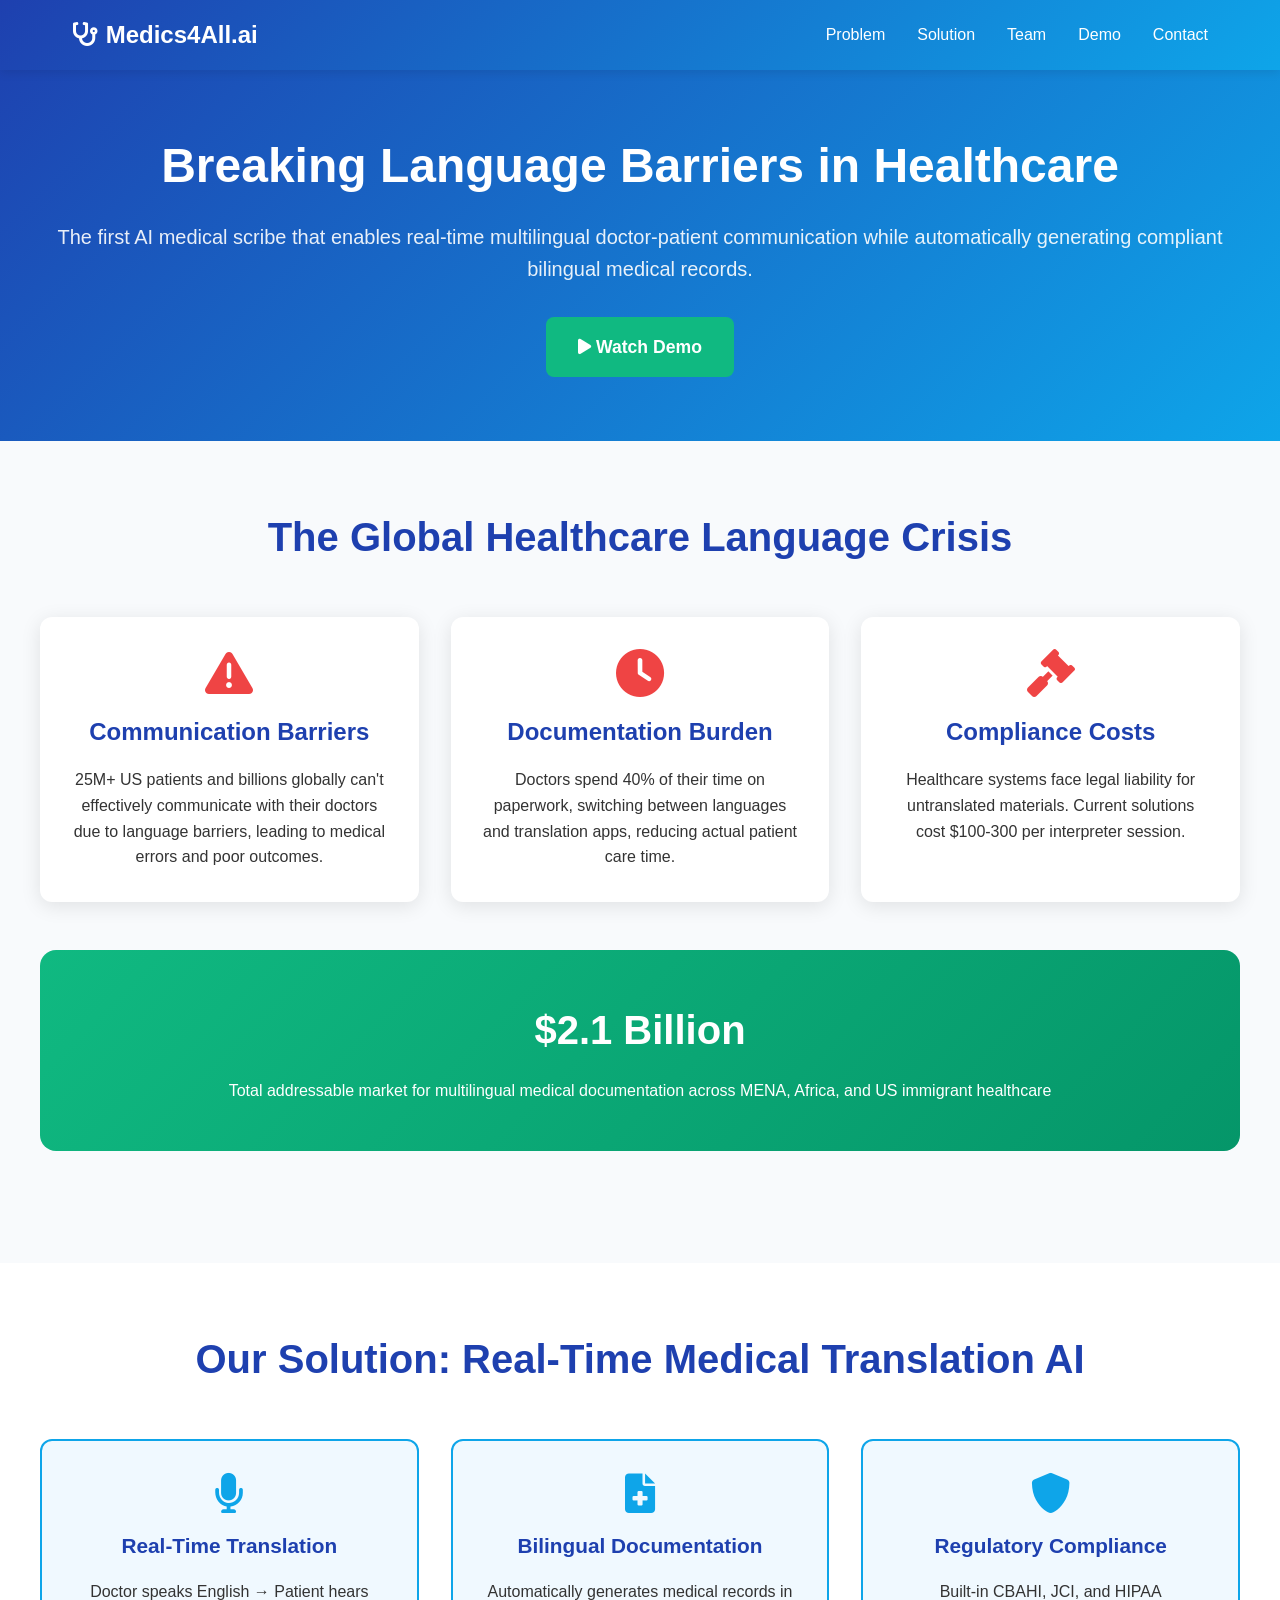
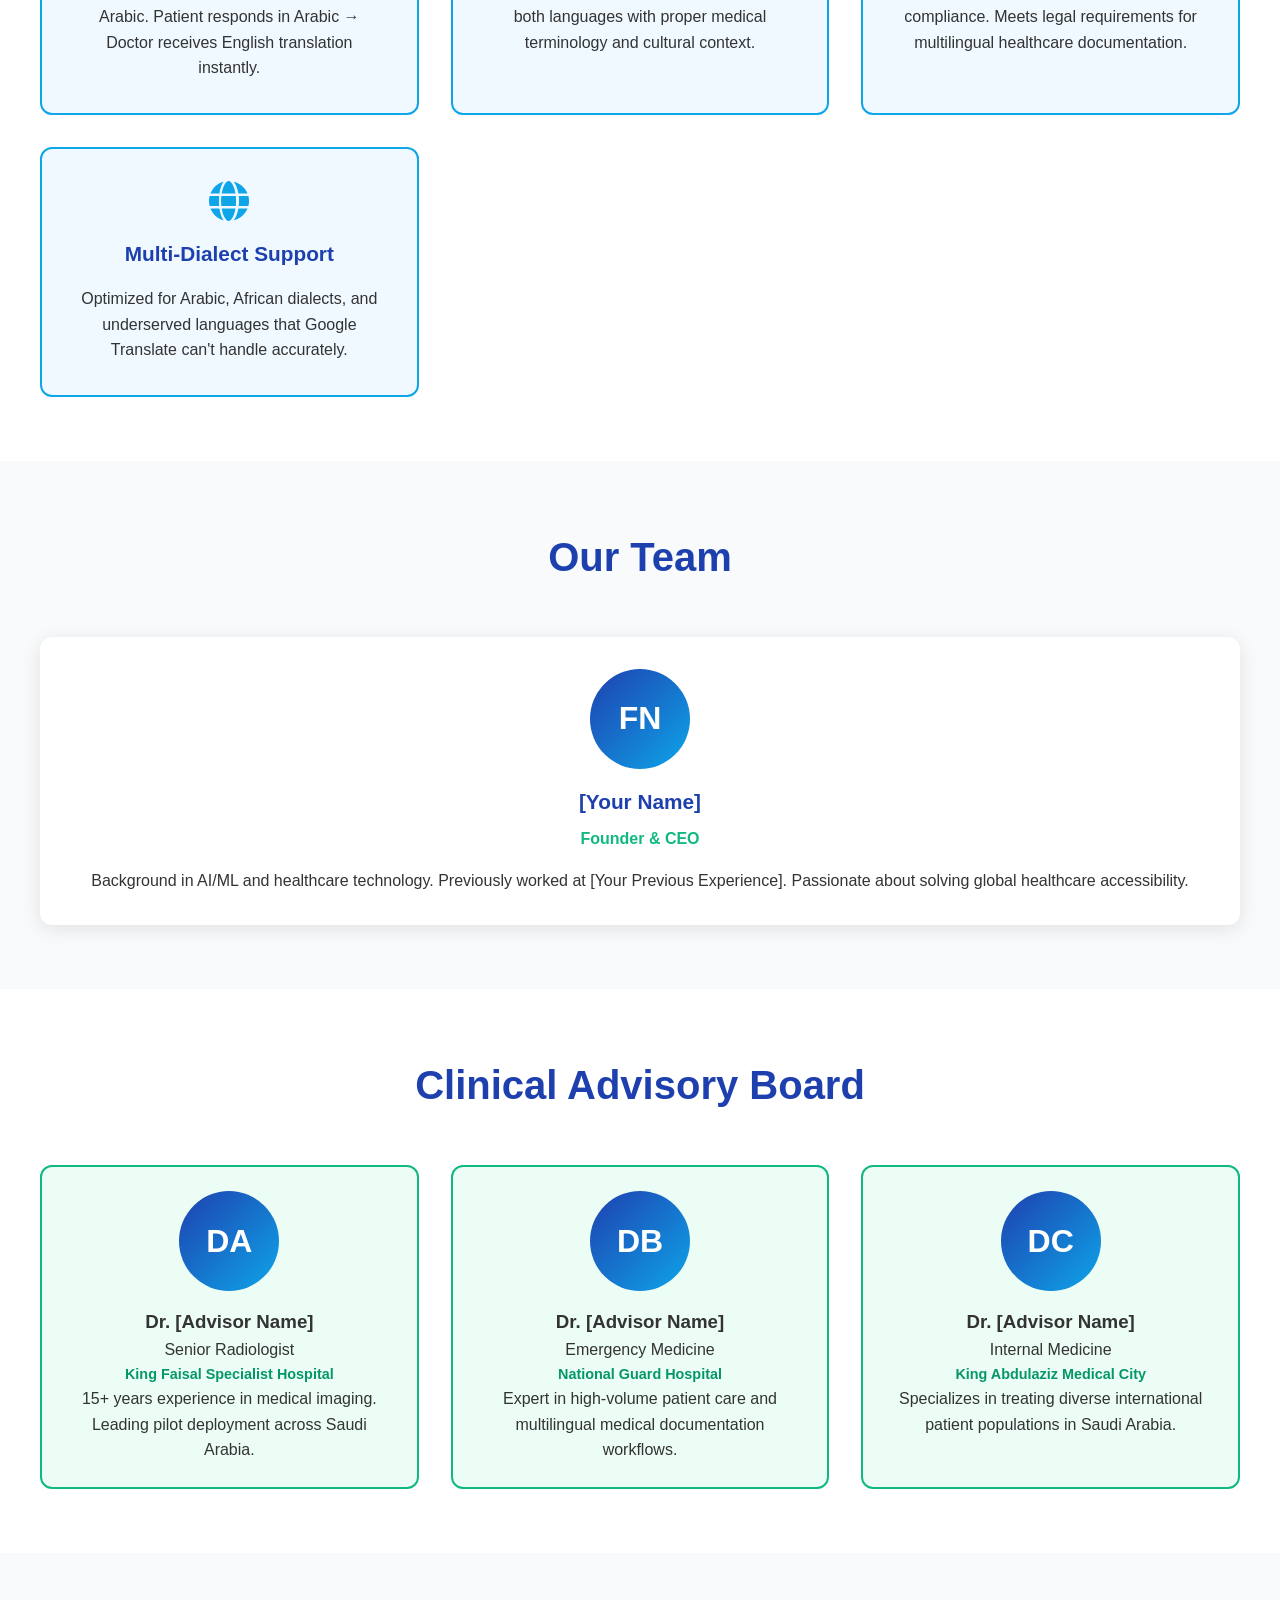
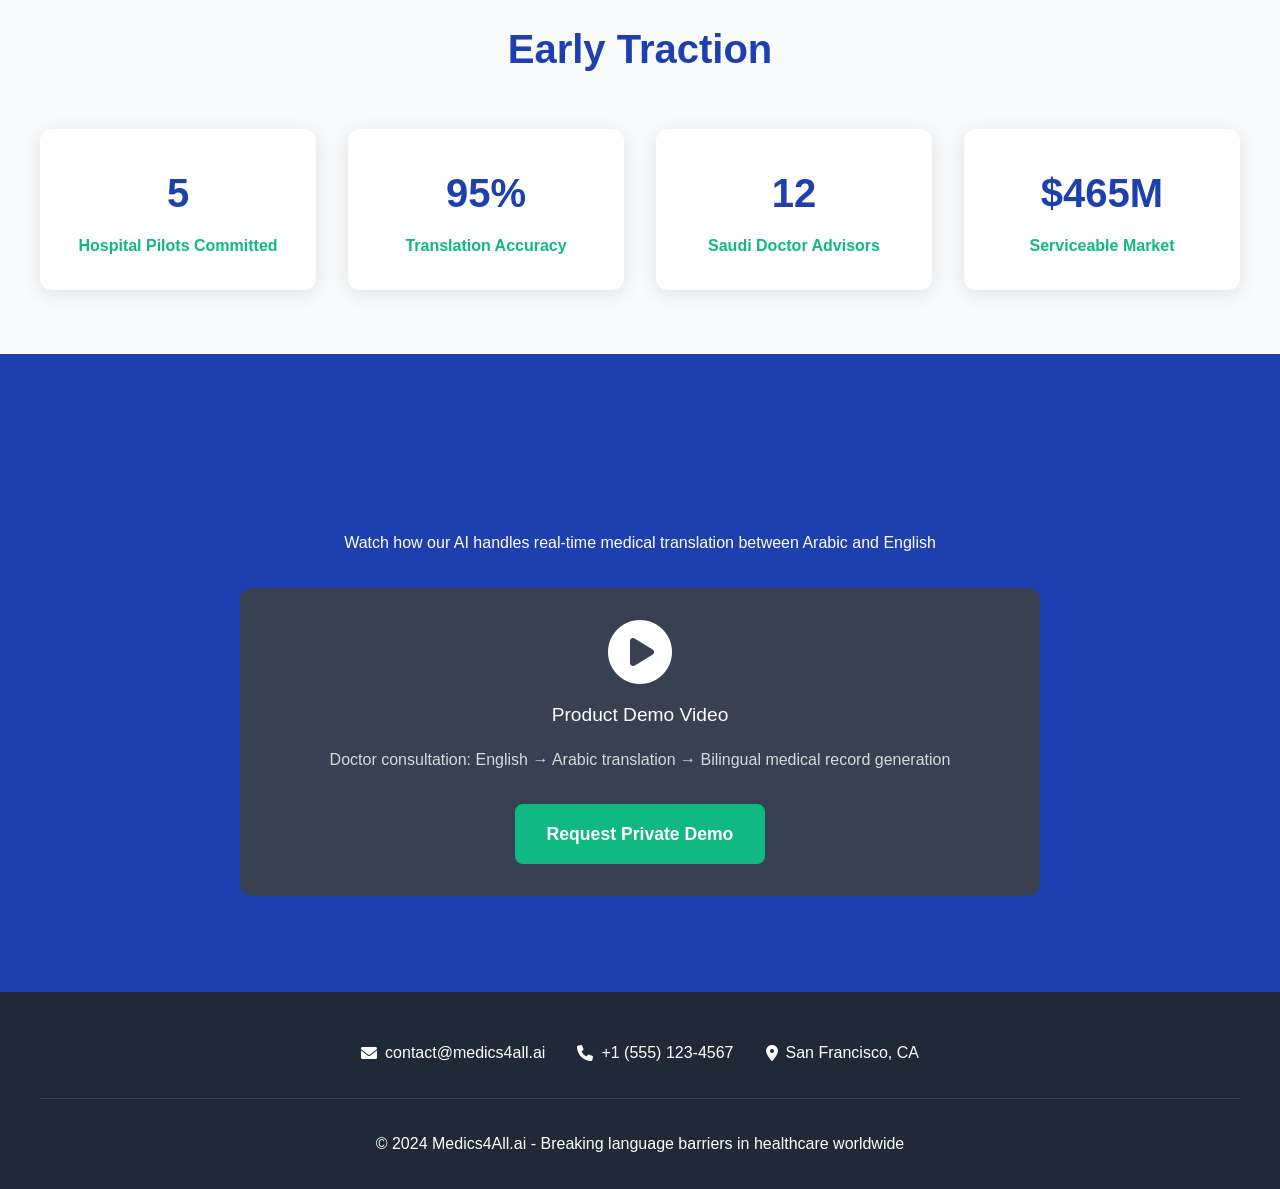
==== index.html @ 4562c46c "Initial commit: Medics4All.ai website with team updates - Added M4 logo to header - Updated founders" ====
<!DOCTYPE html>
<html lang="en">
<head>
    <meta charset="UTF-8">
    <meta name="viewport" content="width=device-width, initial-scale=1.0">
    <title>Medics4All.ai - Multilingual Medical AI for Global Healthcare</title>
    <link href="https://cdnjs.cloudflare.com/ajax/libs/font-awesome/6.0.0/css/all.min.css" rel="stylesheet">
    <style>
        * {
            margin: 0;
            padding: 0;
            box-sizing: border-box;
        }

        body {
            font-family: 'Segoe UI', Tahoma, Geneva, Verdana, sans-serif;
            line-height: 1.6;
            color: #333;
            background: #fff;
        }

        /* Header */
        .header {
            background: linear-gradient(135deg, #1e40af 0%, #0ea5e9 100%);
            color: white;
            padding: 1rem 0;
            position: fixed;
            width: 100%;
            top: 0;
            z-index: 1000;
            box-shadow: 0 2px 10px rgba(0,0,0,0.1);
        }

        .nav-container {
            max-width: 1200px;
            margin: 0 auto;
            display: flex;
            justify-content: space-between;
            align-items: center;
            padding: 0 2rem;
        }

        .logo {
            font-size: 1.5rem;
            font-weight: bold;
            color: #fff;
        }

        .nav-menu {
            display: flex;
            list-style: none;
            gap: 2rem;
        }

        .nav-menu a {
            color: white;
            text-decoration: none;
            transition: opacity 0.3s;
        }

        .nav-menu a:hover {
            opacity: 0.8;
        }

        /* Hero Section */
        .hero {
            background: linear-gradient(135deg, #1e40af 0%, #0ea5e9 100%);
            color: white;
            padding: 8rem 2rem 4rem;
            text-align: center;
        }

        .hero-container {
            max-width: 1200px;
            margin: 0 auto;
        }

        .hero h1 {
            font-size: 3rem;
            margin-bottom: 1rem;
            font-weight: 700;
        }

        .hero p {
            font-size: 1.25rem;
            margin-bottom: 2rem;
            opacity: 0.9;
        }

        .cta-button {
            background: #10b981;
            color: white;
            padding: 1rem 2rem;
            border: none;
            border-radius: 8px;
            font-size: 1.1rem;
            font-weight: 600;
            cursor: pointer;
            text-decoration: none;
            display: inline-block;
            transition: transform 0.3s, box-shadow 0.3s;
        }

        .cta-button:hover {
            transform: translateY(-2px);
            box-shadow: 0 8px 25px rgba(16, 185, 129, 0.4);
        }

        /* Problem Section */
        .problem-section {
            padding: 4rem 2rem;
            background: #f8fafc;
        }

        .container {
            max-width: 1200px;
            margin: 0 auto;
        }

        .section-title {
            text-align: center;
            font-size: 2.5rem;
            margin-bottom: 3rem;
            color: #1e40af;
            font-weight: 700;
        }

        .problem-grid {
            display: grid;
            grid-template-columns: repeat(auto-fit, minmax(300px, 1fr));
            gap: 2rem;
            margin-bottom: 3rem;
        }

        .problem-card {
            background: white;
            padding: 2rem;
            border-radius: 12px;
            box-shadow: 0 4px 20px rgba(0,0,0,0.1);
            text-align: center;
        }

        .problem-card i {
            font-size: 3rem;
            color: #ef4444;
            margin-bottom: 1rem;
        }

        .problem-card h3 {
            font-size: 1.5rem;
            margin-bottom: 1rem;
            color: #1e40af;
        }

        .stat-highlight {
            background: linear-gradient(135deg, #10b981, #059669);
            color: white;
            padding: 3rem 2rem;
            text-align: center;
            margin: 3rem 0;
            border-radius: 16px;
        }

        .stat-highlight h2 {
            font-size: 2.5rem;
            margin-bottom: 1rem;
        }

        /* Solution Section */
        .solution-section {
            padding: 4rem 2rem;
            background: white;
        }

        .solution-grid {
            display: grid;
            grid-template-columns: repeat(auto-fit, minmax(280px, 1fr));
            gap: 2rem;
        }

        .feature-card {
            background: #f0f9ff;
            padding: 2rem;
            border-radius: 12px;
            border: 2px solid #0ea5e9;
            text-align: center;
        }

        .feature-card i {
            font-size: 2.5rem;
            color: #0ea5e9;
            margin-bottom: 1rem;
        }

        .feature-card h3 {
            font-size: 1.3rem;
            margin-bottom: 1rem;
            color: #1e40af;
        }

        /* Team Section */
        .team-section {
            padding: 4rem 2rem;
            background: #f8fafc;
        }

        .team-grid {
            display: grid;
            grid-template-columns: repeat(auto-fit, minmax(250px, 1fr));
            gap: 2rem;
        }

        .team-card {
            background: white;
            padding: 2rem;
            border-radius: 12px;
            box-shadow: 0 4px 20px rgba(0,0,0,0.1);
            text-align: center;
        }

        .team-avatar {
            width: 100px;
            height: 100px;
            border-radius: 50%;
            background: linear-gradient(135deg, #1e40af, #0ea5e9);
            margin: 0 auto 1rem;
            display: flex;
            align-items: center;
            justify-content: center;
            color: white;
            font-size: 2rem;
            font-weight: bold;
        }

        .team-card h3 {
            font-size: 1.3rem;
            margin-bottom: 0.5rem;
            color: #1e40af;
        }

        .team-card .role {
            color: #10b981;
            font-weight: 600;
            margin-bottom: 1rem;
        }

        /* Advisors Section */
        .advisors-section {
            padding: 4rem 2rem;
            background: white;
        }

        .advisor-card {
            background: #ecfdf5;
            border: 2px solid #10b981;
            padding: 1.5rem;
            border-radius: 12px;
            text-align: center;
        }

        .advisor-card .hospital {
            color: #059669;
            font-weight: 600;
            font-size: 0.9rem;
        }

        /* Traction Section */
        .traction-section {
            padding: 4rem 2rem;
            background: #f8fafc;
        }

        .traction-grid {
            display: grid;
            grid-template-columns: repeat(auto-fit, minmax(200px, 1fr));
            gap: 2rem;
        }

        .traction-card {
            background: white;
            padding: 2rem;
            border-radius: 12px;
            text-align: center;
            box-shadow: 0 4px 20px rgba(0,0,0,0.1);
        }

        .traction-card .number {
            font-size: 2.5rem;
            font-weight: bold;
            color: #1e40af;
            display: block;
        }

        .traction-card .metric {
            color: #10b981;
            font-weight: 600;
            margin-top: 0.5rem;
        }

        /* Demo Section */
        .demo-section {
            padding: 4rem 2rem;
            background: #1e40af;
            color: white;
            text-align: center;
        }

        .demo-video {
            max-width: 800px;
            margin: 2rem auto;
            background: #374151;
            padding: 2rem;
            border-radius: 12px;
            text-align: center;
        }

        /* Footer */
        .footer {
            background: #1f2937;
            color: white;
            padding: 3rem 2rem 2rem;
            text-align: center;
        }

        .footer-content {
            max-width: 1200px;
            margin: 0 auto;
        }

        .contact-info {
            display: flex;
            justify-content: center;
            gap: 2rem;
            margin-bottom: 2rem;
            flex-wrap: wrap;
        }

        .contact-item {
            display: flex;
            align-items: center;
            gap: 0.5rem;
        }

        /* Responsive */
        @media (max-width: 768px) {
            .hero h1 {
                font-size: 2rem;
            }
            
            .hero p {
                font-size: 1rem;
            }
            
            .nav-menu {
                display: none;
            }
            
            .contact-info {
                flex-direction: column;
                gap: 1rem;
            }
        }
    </style>
</head>
<body>
    <!-- Header -->
    <header class="header">
        <nav class="nav-container">
            <div class="logo">
                <i class="fas fa-stethoscope"></i> Medics4All.ai
            </div>
            <ul class="nav-menu">
                <li><a href="#problem">Problem</a></li>
                <li><a href="#solution">Solution</a></li>
                <li><a href="#team">Team</a></li>
                <li><a href="#demo">Demo</a></li>
                <li><a href="#contact">Contact</a></li>
            </ul>
        </nav>
    </header>

    <!-- Hero Section -->
    <section class="hero">
        <div class="hero-container">
            <h1>Breaking Language Barriers in Healthcare</h1>
            <p>The first AI medical scribe that enables real-time multilingual doctor-patient communication while automatically generating compliant bilingual medical records.</p>
            <a href="#demo" class="cta-button">
                <i class="fas fa-play"></i> Watch Demo
            </a>
        </div>
    </section>

    <!-- Problem Section -->
    <section id="problem" class="problem-section">
        <div class="container">
            <h2 class="section-title">The Global Healthcare Language Crisis</h2>
            <div class="problem-grid">
                <div class="problem-card">
                    <i class="fas fa-exclamation-triangle"></i>
                    <h3>Communication Barriers</h3>
                    <p>25M+ US patients and billions globally can't effectively communicate with their doctors due to language barriers, leading to medical errors and poor outcomes.</p>
                </div>
                <div class="problem-card">
                    <i class="fas fa-clock"></i>
                    <h3>Documentation Burden</h3>
                    <p>Doctors spend 40% of their time on paperwork, switching between languages and translation apps, reducing actual patient care time.</p>
                </div>
                <div class="problem-card">
                    <i class="fas fa-gavel"></i>
                    <h3>Compliance Costs</h3>
                    <p>Healthcare systems face legal liability for untranslated materials. Current solutions cost $100-300 per interpreter session.</p>
                </div>
            </div>
            <div class="stat-highlight">
                <h2>$2.1 Billion</h2>
                <p>Total addressable market for multilingual medical documentation across MENA, Africa, and US immigrant healthcare</p>
            </div>
        </div>
    </section>

    <!-- Solution Section -->
    <section id="solution" class="solution-section">
        <div class="container">
            <h2 class="section-title">Our Solution: Real-Time Medical Translation AI</h2>
            <div class="solution-grid">
                <div class="feature-card">
                    <i class="fas fa-microphone"></i>
                    <h3>Real-Time Translation</h3>
                    <p>Doctor speaks English → Patient hears Arabic. Patient responds in Arabic → Doctor receives English translation instantly.</p>
                </div>
                <div class="feature-card">
                    <i class="fas fa-file-medical"></i>
                    <h3>Bilingual Documentation</h3>
                    <p>Automatically generates medical records in both languages with proper medical terminology and cultural context.</p>
                </div>
                <div class="feature-card">
                    <i class="fas fa-shield-alt"></i>
                    <h3>Regulatory Compliance</h3>
                    <p>Built-in CBAHI, JCI, and HIPAA compliance. Meets legal requirements for multilingual healthcare documentation.</p>
                </div>
                <div class="feature-card">
                    <i class="fas fa-globe"></i>
                    <h3>Multi-Dialect Support</h3>
                    <p>Optimized for Arabic, African dialects, and underserved languages that Google Translate can't handle accurately.</p>
                </div>
            </div>
        </div>
    </section>

    <!-- Team Section -->
    <section id="team" class="team-section">
        <div class="container">
            <h2 class="section-title">Our Team</h2>
            <div class="team-grid">
                <div class="team-card">
                    <div class="team-avatar">FN</div>
                    <h3>[Your Name]</h3>
                    <div class="role">Founder & CEO</div>
                    <p>Background in AI/ML and healthcare technology. Previously worked at [Your Previous Experience]. Passionate about solving global healthcare accessibility.</p>
                </div>
                <!-- Add more team members as needed -->
            </div>
        </div>
    </section>

    <!-- Advisors Section -->
    <section class="advisors-section">
        <div class="container">
            <h2 class="section-title">Clinical Advisory Board</h2>
            <div class="team-grid">
                <div class="advisor-card">
                    <div class="team-avatar">DA</div>
                    <h3>Dr. [Advisor Name]</h3>
                    <div class="role">Senior Radiologist</div>
                    <div class="hospital">King Faisal Specialist Hospital</div>
                    <p>15+ years experience in medical imaging. Leading pilot deployment across Saudi Arabia.</p>
                </div>
                <div class="advisor-card">
                    <div class="team-avatar">DB</div>
                    <h3>Dr. [Advisor Name]</h3>
                    <div class="role">Emergency Medicine</div>
                    <div class="hospital">National Guard Hospital</div>
                    <p>Expert in high-volume patient care and multilingual medical documentation workflows.</p>
                </div>
                <div class="advisor-card">
                    <div class="team-avatar">DC</div>
                    <h3>Dr. [Advisor Name]</h3>
                    <div class="role">Internal Medicine</div>
                    <div class="hospital">King Abdulaziz Medical City</div>
                    <p>Specializes in treating diverse international patient populations in Saudi Arabia.</p>
                </div>
            </div>
        </div>
    </section>

    <!-- Traction Section -->
    <section id="traction" class="traction-section">
        <div class="container">
            <h2 class="section-title">Early Traction</h2>
            <div class="traction-grid">
                <div class="traction-card">
                    <span class="number">5</span>
                    <div class="metric">Hospital Pilots Committed</div>
                </div>
                <div class="traction-card">
                    <span class="number">95%</span>
                    <div class="metric">Translation Accuracy</div>
                </div>
                <div class="traction-card">
                    <span class="number">12</span>
                    <div class="metric">Saudi Doctor Advisors</div>
                </div>
                <div class="traction-card">
                    <span class="number">$465M</span>
                    <div class="metric">Serviceable Market</div>
                </div>
            </div>
        </div>
    </section>

    <!-- Demo Section -->
    <section id="demo" class="demo-section">
        <div class="container">
            <h2 class="section-title">See It In Action</h2>
            <p>Watch how our AI handles real-time medical translation between Arabic and English</p>
            <div class="demo-video">
                <i class="fas fa-play-circle" style="font-size: 4rem; margin-bottom: 1rem;"></i>
                <p style="font-size: 1.2rem; margin-bottom: 1rem;">Product Demo Video</p>
                <p style="opacity: 0.8;">Doctor consultation: English → Arabic translation → Bilingual medical record generation</p>
                <!-- Replace with actual video embed when ready -->
                <div style="margin-top: 2rem;">
                    <a href="#" class="cta-button">Request Private Demo</a>
                </div>
            </div>
        </div>
    </section>

    <!-- Footer -->
    <footer id="contact" class="footer">
        <div class="footer-content">
            <div class="contact-info">
                <div class="contact-item">
                    <i class="fas fa-envelope"></i>
                    <span>contact@medics4all.ai</span>
                </div>
                <div class="contact-item">
                    <i class="fas fa-phone"></i>
                    <span>+1 (555) 123-4567</span>
                </div>
                <div class="contact-item">
                    <i class="fas fa-map-marker-alt"></i>
                    <span>San Francisco, CA</span>
                </div>
            </div>
            <div style="margin-top: 2rem; padding-top: 2rem; border-top: 1px solid #374151;">
                <p>&copy; 2024 Medics4All.ai - Breaking language barriers in healthcare worldwide</p>
            </div>
        </div>
    </footer>
</body>
</html>
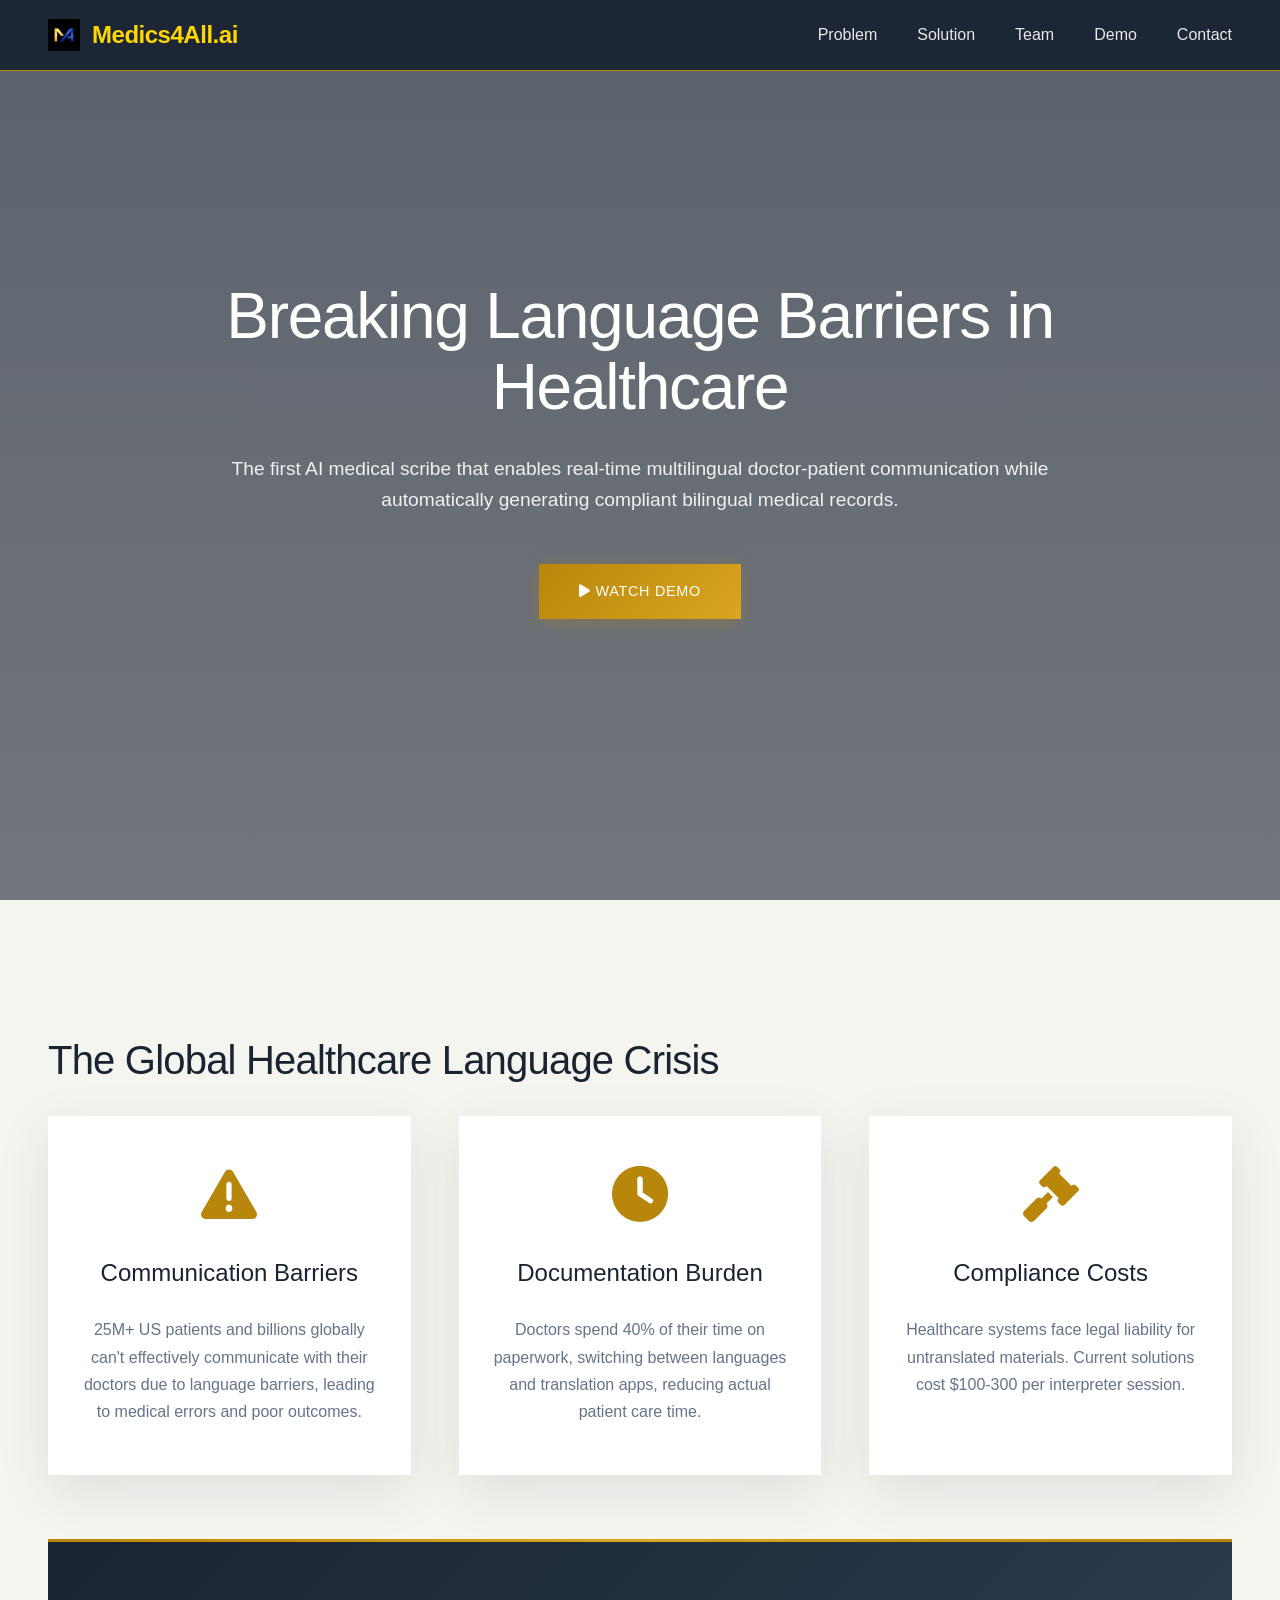
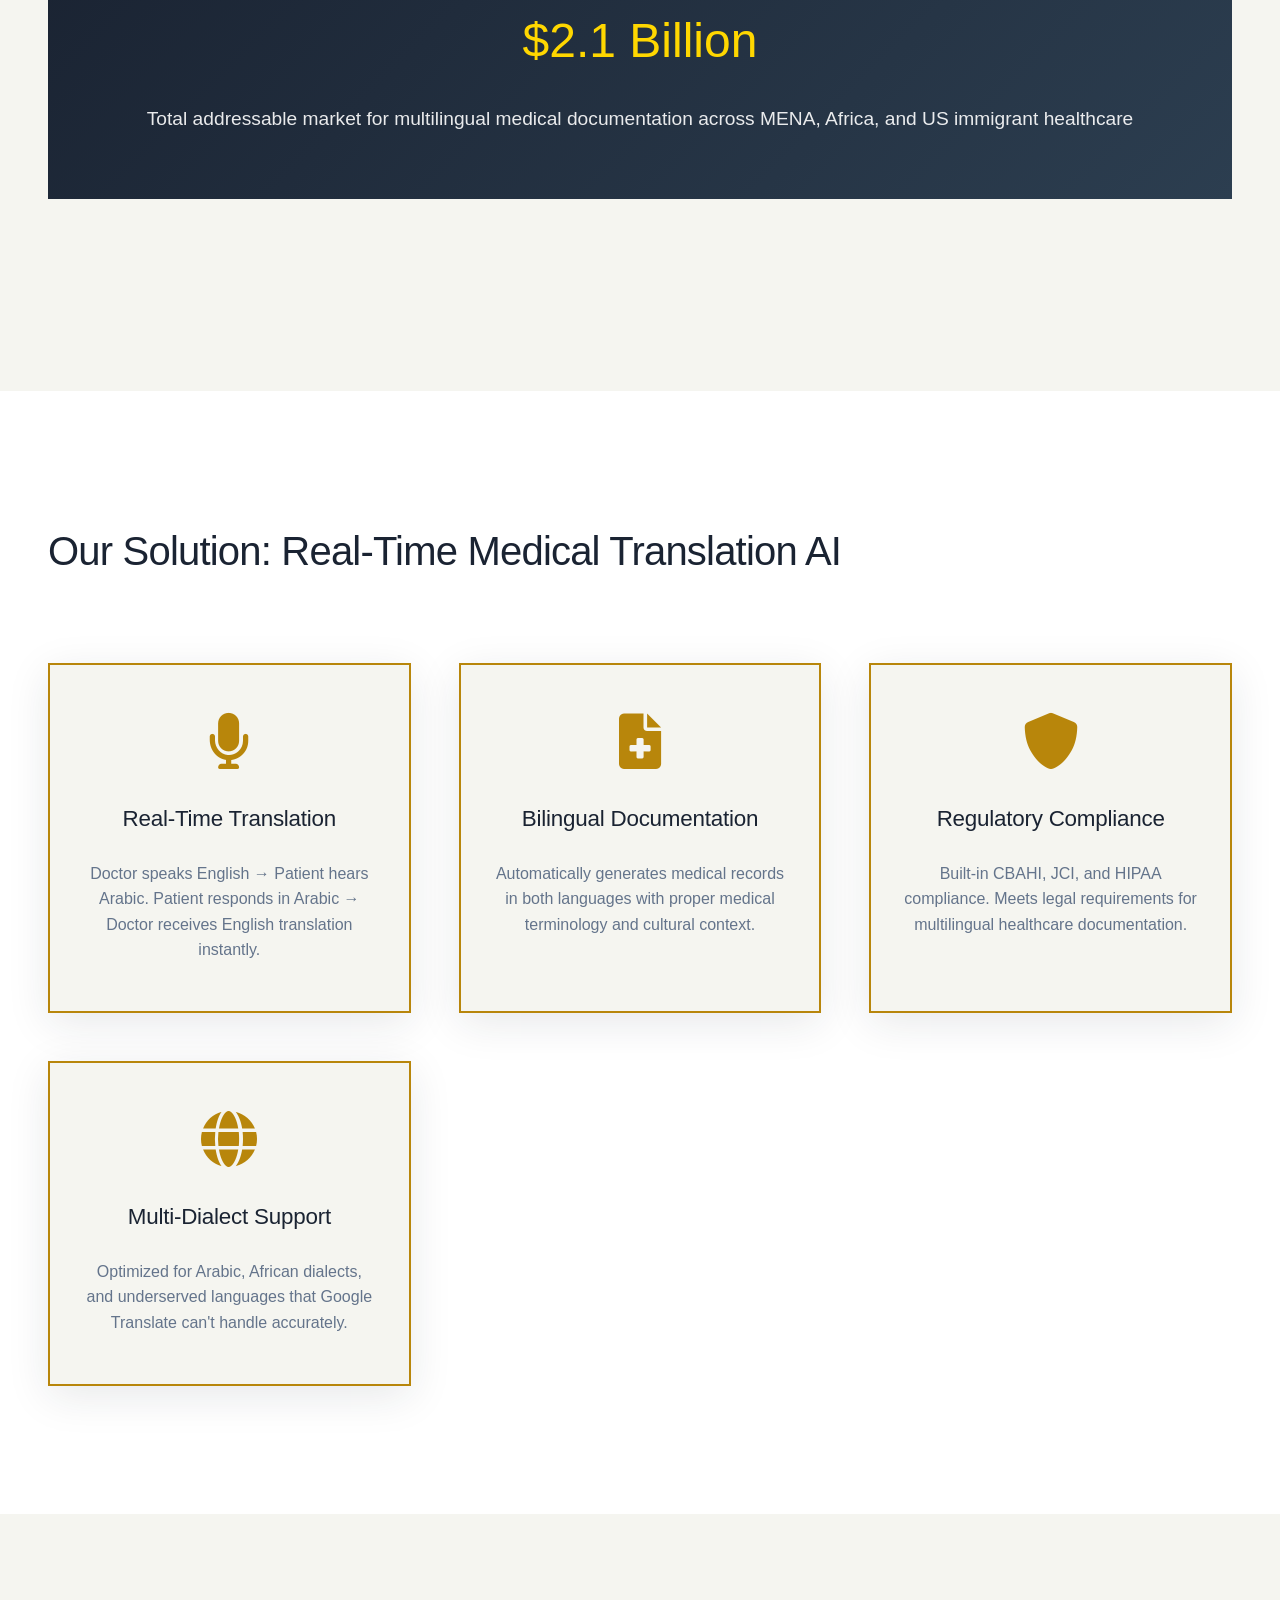
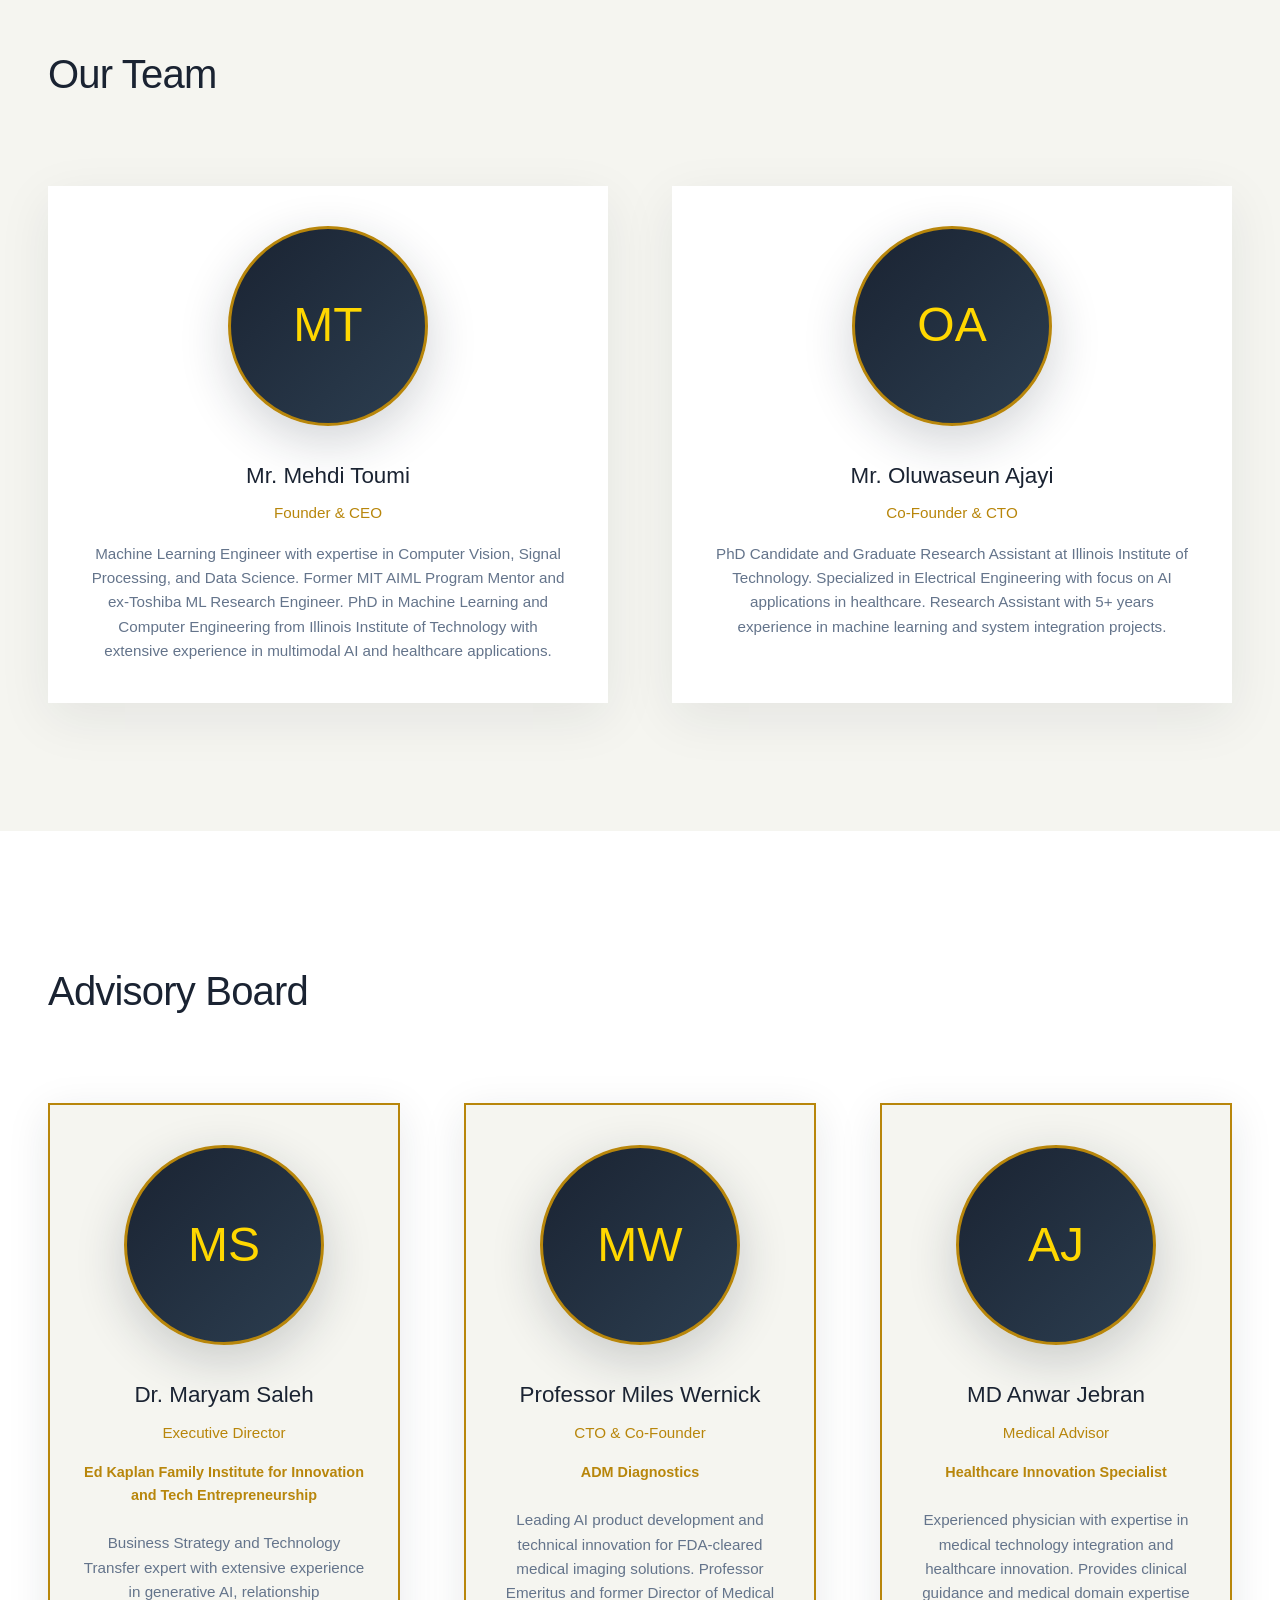
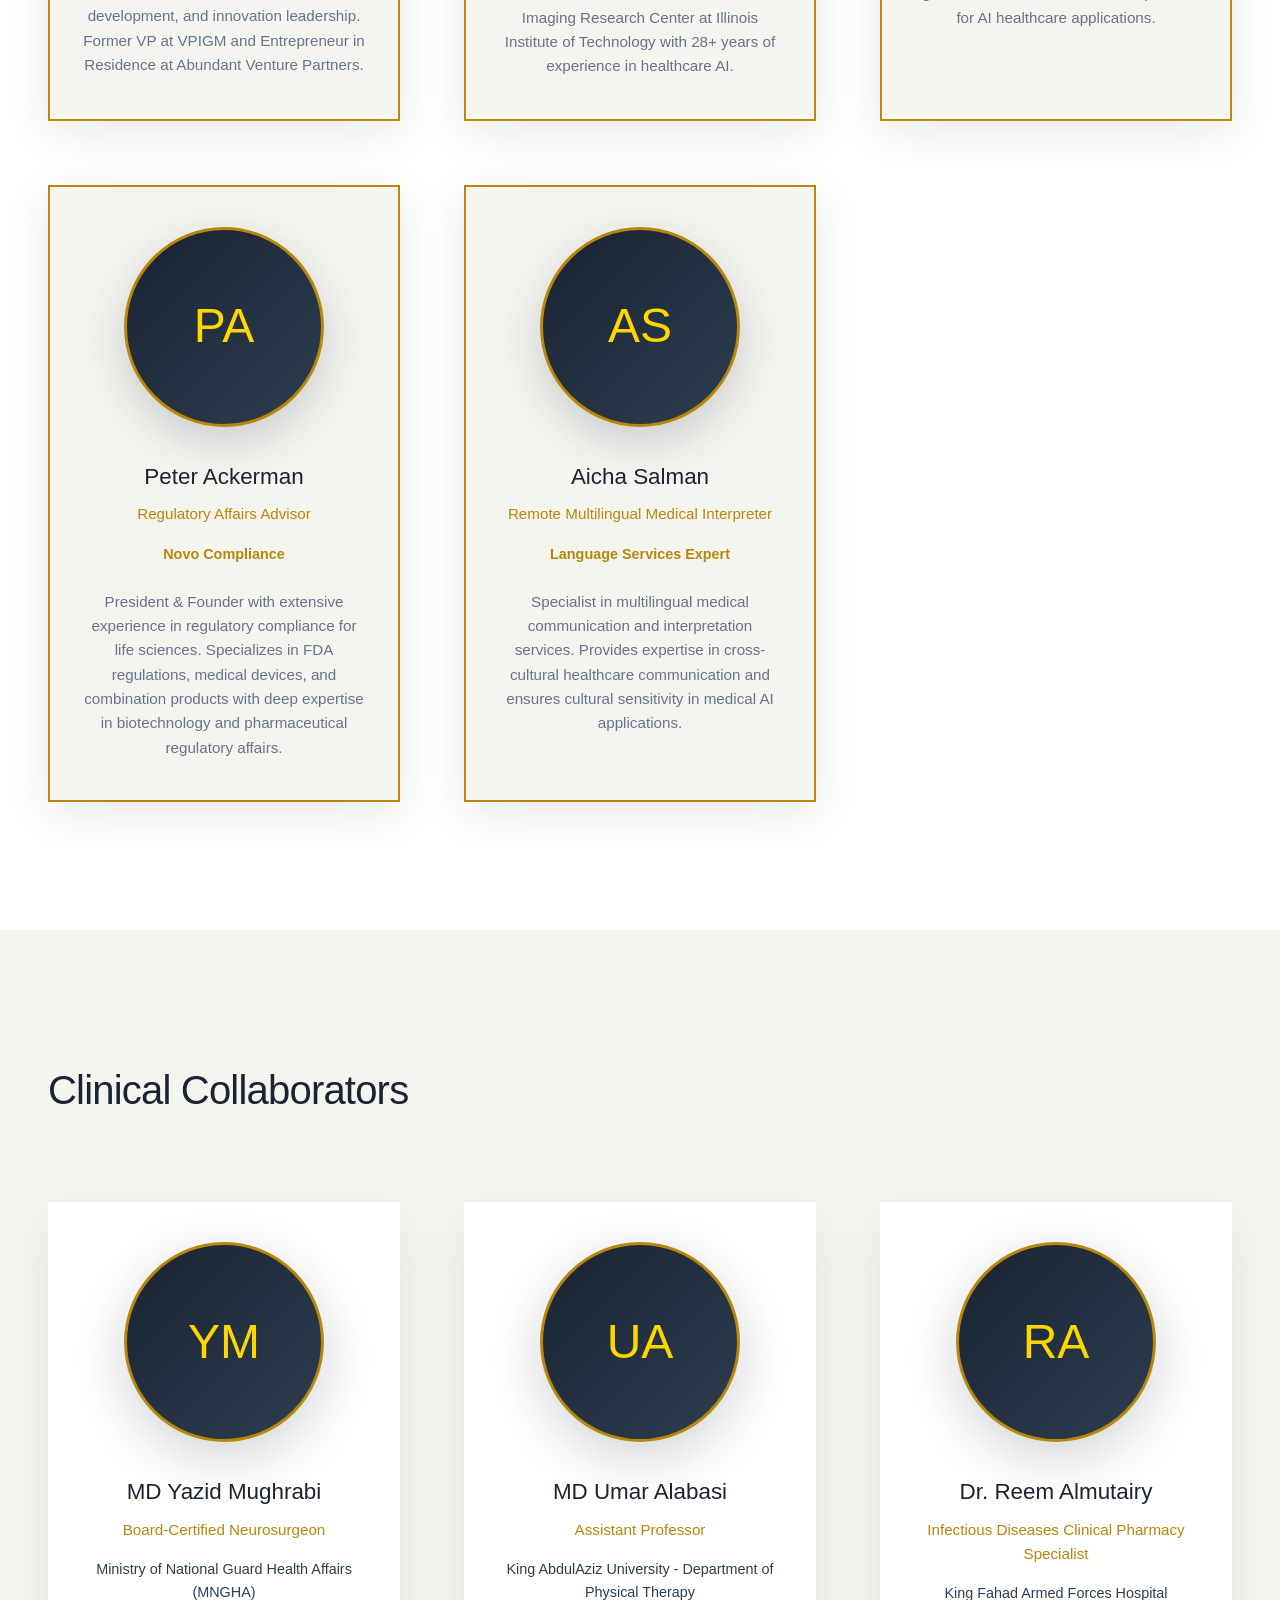
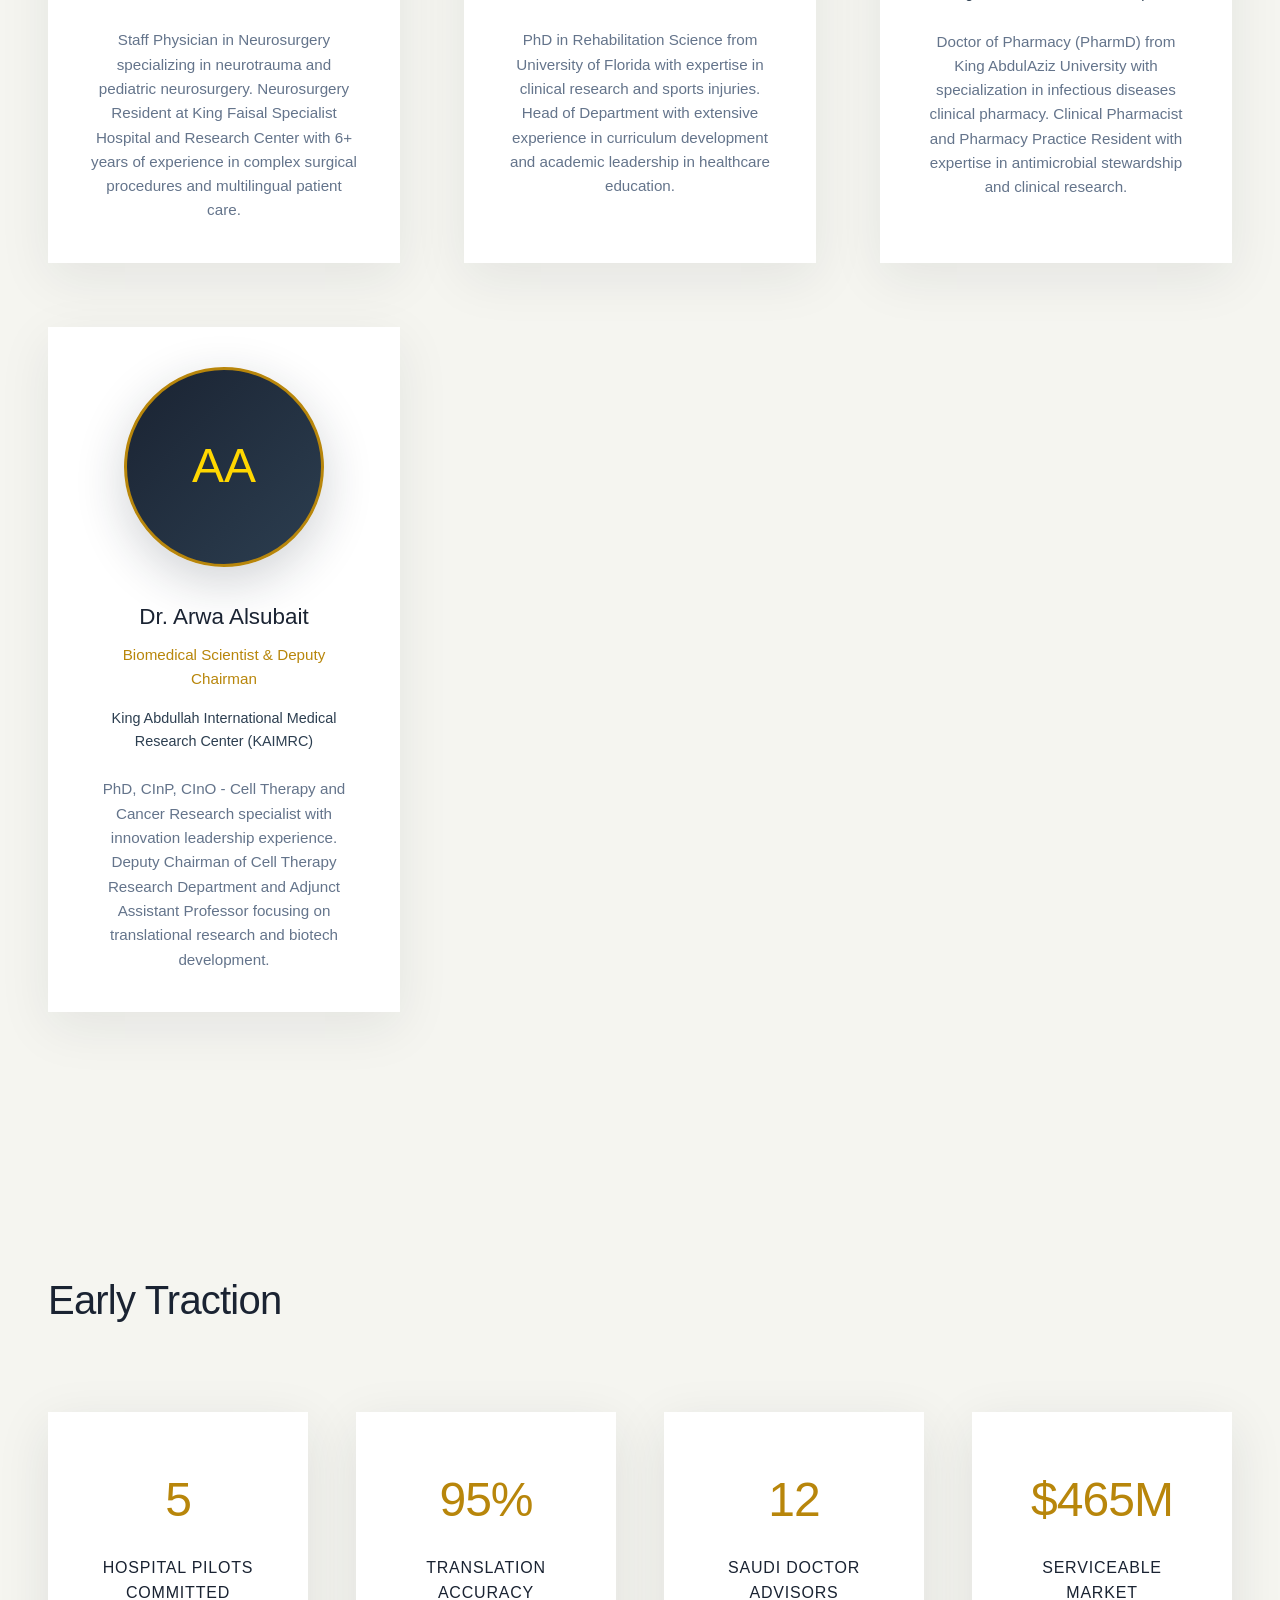
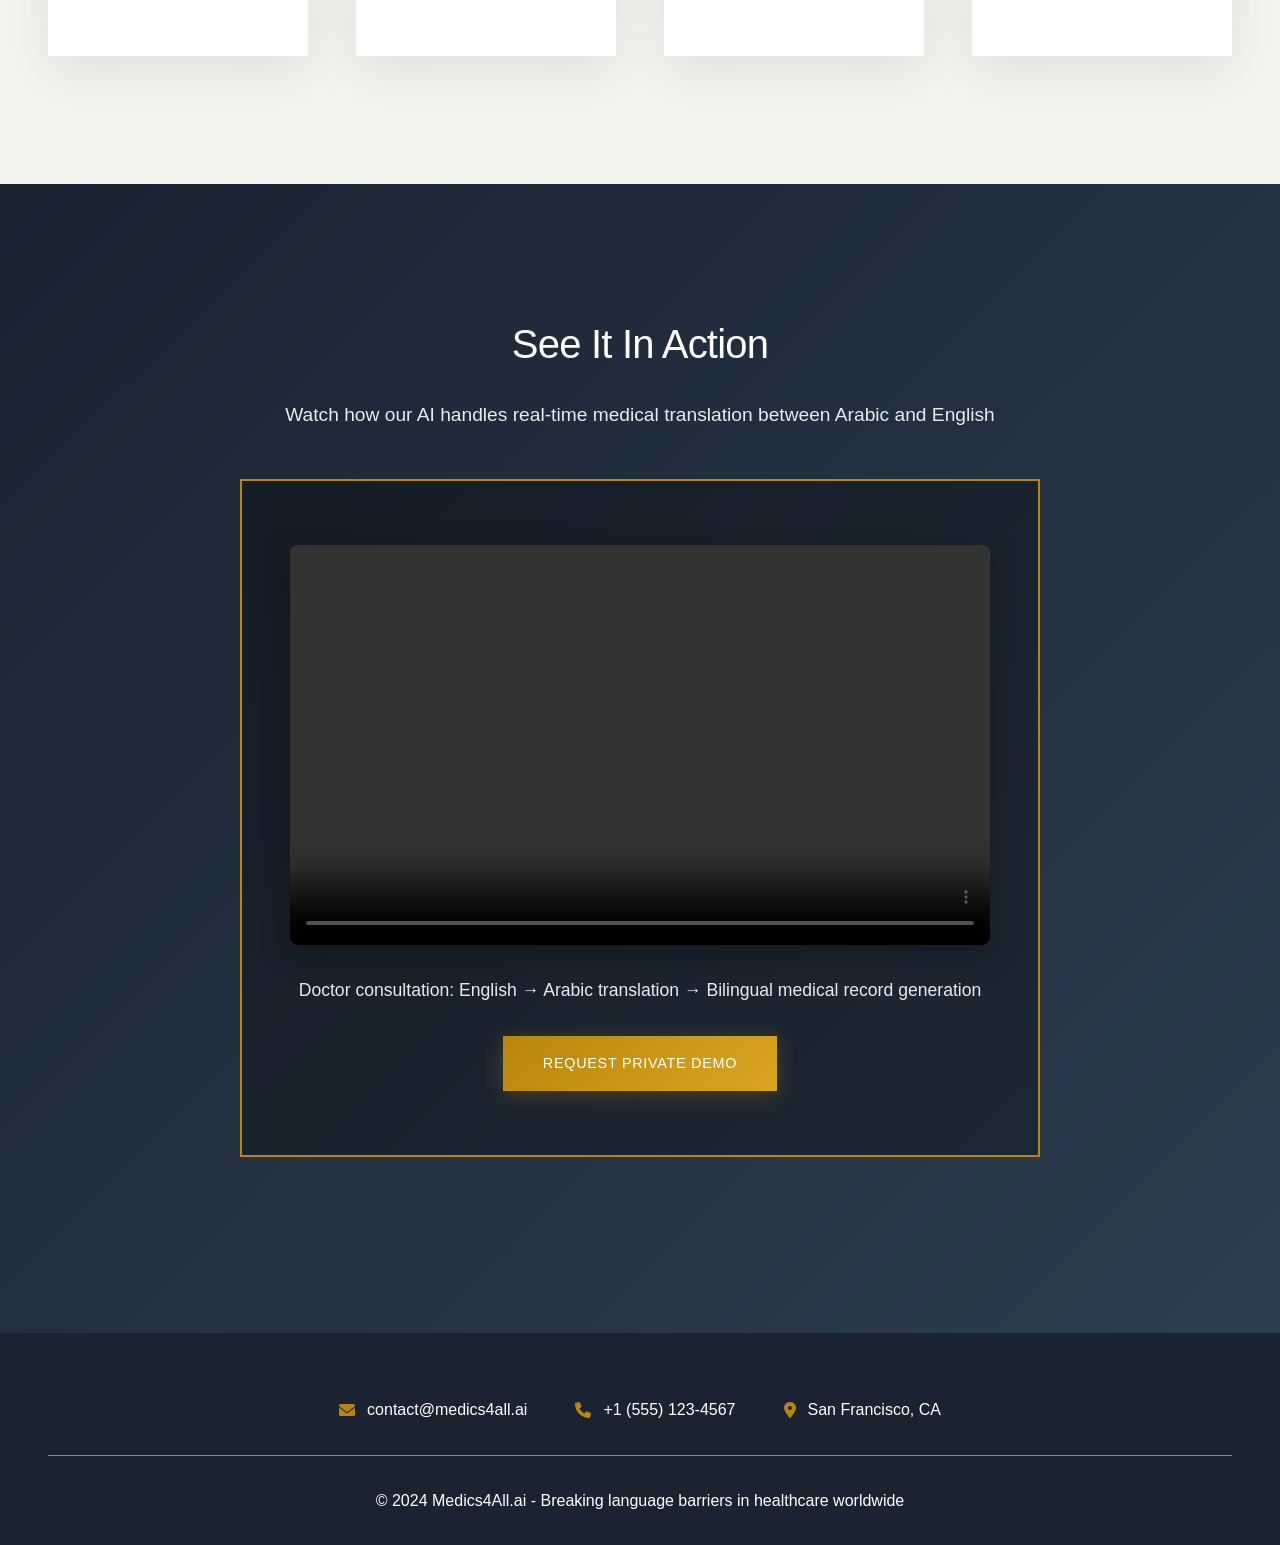
==== commit 373982cc: "Set index.html as main page for GitHub Pages deployment Co-authored-by: Cursor <cursoragent@cursor.c" ====
--- a/index.html
+++ b/index.html
@@ -4,8 +4,19 @@
     <meta charset="UTF-8">
     <meta name="viewport" content="width=device-width, initial-scale=1.0">
     <title>Medics4All.ai - Multilingual Medical AI for Global Healthcare</title>
+    <link href="https://fonts.googleapis.com/css2?family=Inter:wght@300;400;500;600;700&display=swap" rel="stylesheet">
     <link href="https://cdnjs.cloudflare.com/ajax/libs/font-awesome/6.0.0/css/all.min.css" rel="stylesheet">
     <style>
+        :root {
+            --primary-navy: #1a2332;
+            --secondary-navy: #2c3e50;
+            --dark-gold: #b8860b;
+            --light-gold: #daa520;
+            --accent-gold: #ffd700;
+            --warm-gray: #f5f5f0;
+            --text-light: #64748b;
+        }
+
         * {
             margin: 0;
             padding: 0;
@@ -13,324 +24,548 @@
         }
 
         body {
-            font-family: 'Segoe UI', Tahoma, Geneva, Verdana, sans-serif;
+            font-family: 'Inter', sans-serif;
             line-height: 1.6;
-            color: #333;
-            background: #fff;
+            color: var(--secondary-navy);
+            background: var(--warm-gray);
         }
 
         /* Header */
         .header {
-            background: linear-gradient(135deg, #1e40af 0%, #0ea5e9 100%);
-            color: white;
+            position: fixed;
+            top: 0;
+            width: 100%;
+            background: rgba(26, 35, 50, 0.95);
+            backdrop-filter: blur(10px);
+            z-index: 1000;
             padding: 1rem 0;
-            position: fixed;
-            width: 100%;
-            top: 0;
-            z-index: 1000;
-            box-shadow: 0 2px 10px rgba(0,0,0,0.1);
+            border-bottom: 1px solid var(--dark-gold);
         }
 
         .nav-container {
-            max-width: 1200px;
+            max-width: 1400px;
             margin: 0 auto;
             display: flex;
             justify-content: space-between;
             align-items: center;
-            padding: 0 2rem;
+            padding: 0 3rem;
         }
 
         .logo {
+            display: flex;
+            align-items: center;
+            gap: 0.75rem;
             font-size: 1.5rem;
-            font-weight: bold;
-            color: #fff;
+            font-weight: 600;
+            color: var(--accent-gold);
+            letter-spacing: -0.02em;
+        }
+
+        .logo img {
+            height: 32px;
+            width: auto;
         }
 
         .nav-menu {
             display: flex;
             list-style: none;
-            gap: 2rem;
+            gap: 2.5rem;
         }
 
         .nav-menu a {
-            color: white;
+            color: rgba(255, 255, 255, 0.9);
             text-decoration: none;
-            transition: opacity 0.3s;
+            font-weight: 400;
+            transition: color 0.3s ease;
         }
 
         .nav-menu a:hover {
-            opacity: 0.8;
+            color: var(--accent-gold);
         }
 
         /* Hero Section */
         .hero {
-            background: linear-gradient(135deg, #1e40af 0%, #0ea5e9 100%);
-            color: white;
-            padding: 8rem 2rem 4rem;
-            text-align: center;
-        }
-
-        .hero-container {
-            max-width: 1200px;
-            margin: 0 auto;
+            height: 100vh;
+            display: flex;
+            align-items: center;
+            justify-content: center;
+            background: linear-gradient(rgba(26, 35, 50, 0.7), rgba(26, 35, 50, 0.6)), 
+                        url('https://media.istockphoto.com/id/2234059247/photo/mature-60s-female-doctor-shaking-hands-with-young-patient.jpg?s=612x612&w=0&k=20&c=YxQ7QQz8QyQm9rBqFqC4HyYK3r2Rb5PBPfPj3qQq4Z8=') center/cover;
+            text-align: center;
+            padding: 0 2rem;
+            color: white;
+        }
+
+        .hero-content {
+            max-width: 900px;
+        }
+
+        .hero-subtitle {
+            font-size: 0.9rem;
+            font-weight: 500;
+            color: var(--accent-gold);
+            text-transform: uppercase;
+            letter-spacing: 0.15em;
+            margin-bottom: 1.5rem;
         }
 
         .hero h1 {
-            font-size: 3rem;
-            margin-bottom: 1rem;
-            font-weight: 700;
+            font-size: 4rem;
+            font-weight: 300;
+            color: white;
+            margin-bottom: 2rem;
+            letter-spacing: -0.02em;
+            line-height: 1.1;
         }
 
         .hero p {
-            font-size: 1.25rem;
-            margin-bottom: 2rem;
-            opacity: 0.9;
+            font-size: 1.2rem;
+            color: rgba(255, 255, 255, 0.9);
+            margin-bottom: 3rem;
+            font-weight: 400;
+            line-height: 1.6;
         }
 
         .cta-button {
-            background: #10b981;
-            color: white;
-            padding: 1rem 2rem;
+            background: linear-gradient(135deg, var(--dark-gold), var(--light-gold));
+            color: white;
+            padding: 1rem 2.5rem;
             border: none;
-            border-radius: 8px;
-            font-size: 1.1rem;
-            font-weight: 600;
+            border-radius: 0;
+            font-size: 0.9rem;
+            font-weight: 500;
             cursor: pointer;
             text-decoration: none;
             display: inline-block;
-            transition: transform 0.3s, box-shadow 0.3s;
+            transition: all 0.3s ease;
+            text-transform: uppercase;
+            letter-spacing: 0.05em;
+            box-shadow: 0 4px 20px rgba(184, 134, 11, 0.3);
         }
 
         .cta-button:hover {
+            background: linear-gradient(135deg, var(--light-gold), var(--accent-gold));
             transform: translateY(-2px);
-            box-shadow: 0 8px 25px rgba(16, 185, 129, 0.4);
+            box-shadow: 0 8px 30px rgba(184, 134, 11, 0.4);
         }
 
         /* Problem Section */
         .problem-section {
-            padding: 4rem 2rem;
-            background: #f8fafc;
+            padding: 8rem 3rem;
+            background: var(--warm-gray);
         }
 
         .container {
-            max-width: 1200px;
+            max-width: 1400px;
             margin: 0 auto;
-        }
-
-        .section-title {
-            text-align: center;
-            font-size: 2.5rem;
-            margin-bottom: 3rem;
-            color: #1e40af;
-            font-weight: 700;
         }
 
         .problem-grid {
             display: grid;
-            grid-template-columns: repeat(auto-fit, minmax(300px, 1fr));
-            gap: 2rem;
-            margin-bottom: 3rem;
+            grid-template-columns: repeat(auto-fit, minmax(350px, 1fr));
+            gap: 3rem;
+            margin-bottom: 4rem;
         }
 
         .problem-card {
             background: white;
-            padding: 2rem;
-            border-radius: 12px;
-            box-shadow: 0 4px 20px rgba(0,0,0,0.1);
-            text-align: center;
+            padding: 3rem 2rem;
+            border-radius: 0;
+            box-shadow: 0 15px 50px rgba(26, 35, 50, 0.1);
+            text-align: center;
+            transition: transform 0.3s ease;
+            border: 2px solid transparent;
+        }
+
+        .problem-card:hover {
+            transform: translateY(-5px);
+            border-color: var(--dark-gold);
         }
 
         .problem-card i {
-            font-size: 3rem;
-            color: #ef4444;
-            margin-bottom: 1rem;
+            font-size: 3.5rem;
+            color: var(--dark-gold);
+            margin-bottom: 2rem;
         }
 
         .problem-card h3 {
             font-size: 1.5rem;
-            margin-bottom: 1rem;
-            color: #1e40af;
+            margin-bottom: 1.5rem;
+            color: var(--primary-navy);
+            font-weight: 500;
+        }
+
+        .problem-card p {
+            color: var(--text-light);
+            line-height: 1.7;
+            font-size: 1rem;
         }
 
         .stat-highlight {
-            background: linear-gradient(135deg, #10b981, #059669);
-            color: white;
-            padding: 3rem 2rem;
-            text-align: center;
-            margin: 3rem 0;
-            border-radius: 16px;
+            background: linear-gradient(135deg, var(--primary-navy), var(--secondary-navy));
+            color: white;
+            padding: 4rem 3rem;
+            text-align: center;
+            margin: 4rem 0;
+            border-radius: 0;
+            position: relative;
+        }
+
+        .stat-highlight::before {
+            content: '';
+            position: absolute;
+            top: 0;
+            left: 0;
+            right: 0;
+            height: 3px;
+            background: linear-gradient(90deg, var(--dark-gold), var(--light-gold), var(--dark-gold));
         }
 
         .stat-highlight h2 {
-            font-size: 2.5rem;
-            margin-bottom: 1rem;
+            font-size: 3rem;
+            margin-bottom: 1.5rem;
+            color: var(--accent-gold);
+            font-weight: 300;
+        }
+
+        .stat-highlight p {
+            font-size: 1.2rem;
+            opacity: 0.9;
+            line-height: 1.6;
         }
 
         /* Solution Section */
         .solution-section {
-            padding: 4rem 2rem;
+            padding: 8rem 3rem;
             background: white;
         }
 
         .solution-grid {
             display: grid;
-            grid-template-columns: repeat(auto-fit, minmax(280px, 1fr));
-            gap: 2rem;
+            grid-template-columns: repeat(auto-fit, minmax(320px, 1fr));
+            gap: 3rem;
+            margin-top: 5rem;
+        }
+
+        .section-header {
+            text-align: center;
+            margin-bottom: 6rem;
+        }
+
+        .section-title {
+            font-size: 2.5rem;
+            font-weight: 300;
+            color: var(--primary-navy);
+            margin-bottom: 1.5rem;
+            letter-spacing: -0.02em;
+        }
+
+        .section-description {
+            font-size: 1.1rem;
+            color: var(--text-light);
+            max-width: 600px;
+            margin: 0 auto;
+            line-height: 1.7;
+        }
+
+        .features-grid {
+            display: grid;
+            grid-template-columns: repeat(auto-fit, minmax(350px, 1fr));
+            gap: 4rem;
+            margin-top: 5rem;
         }
 
         .feature-card {
-            background: #f0f9ff;
-            padding: 2rem;
-            border-radius: 12px;
-            border: 2px solid #0ea5e9;
-            text-align: center;
+            background: var(--warm-gray);
+            padding: 3rem 2rem;
+            border-radius: 0;
+            border: 2px solid var(--dark-gold);
+            text-align: center;
+            transition: all 0.3s ease;
+            box-shadow: 0 10px 40px rgba(26, 35, 50, 0.1);
+        }
+
+        .feature-card:hover {
+            transform: translateY(-5px);
+            background: white;
+            box-shadow: 0 20px 60px rgba(26, 35, 50, 0.15);
         }
 
         .feature-card i {
-            font-size: 2.5rem;
-            color: #0ea5e9;
-            margin-bottom: 1rem;
+            font-size: 3.5rem;
+            color: var(--dark-gold);
+            margin-bottom: 2rem;
+            transition: color 0.3s ease;
+        }
+
+        .feature-card:hover i {
+            color: var(--accent-gold);
         }
 
         .feature-card h3 {
-            font-size: 1.3rem;
-            margin-bottom: 1rem;
-            color: #1e40af;
-        }
+            font-size: 1.4rem;
+            font-weight: 500;
+            color: var(--primary-navy);
+            margin-bottom: 1.5rem;
+            letter-spacing: -0.01em;
+        }
+
+        .feature-card p {
+            color: var(--text-light);
+            line-height: 1.6;
+            font-size: 1rem;
+        }
+
 
         /* Team Section */
         .team-section {
-            padding: 4rem 2rem;
-            background: #f8fafc;
+            padding: 8rem 3rem;
+            max-width: 1400px;
+            margin: 0 auto;
+            background: var(--warm-gray);
         }
 
         .team-grid {
             display: grid;
-            grid-template-columns: repeat(auto-fit, minmax(250px, 1fr));
-            gap: 2rem;
+            grid-template-columns: repeat(auto-fit, minmax(300px, 1fr));
+            gap: 4rem;
+            margin-top: 5rem;
         }
 
         .team-card {
+            text-align: center;
             background: white;
-            padding: 2rem;
-            border-radius: 12px;
-            box-shadow: 0 4px 20px rgba(0,0,0,0.1);
-            text-align: center;
+            padding: 2.5rem;
+            box-shadow: 0 15px 50px rgba(26, 35, 50, 0.08);
+            transition: transform 0.3s ease;
+        }
+
+        .team-card:hover {
+            transform: translateY(-5px);
         }
 
         .team-avatar {
-            width: 100px;
-            height: 100px;
+            width: 200px;
+            height: 200px;
             border-radius: 50%;
-            background: linear-gradient(135deg, #1e40af, #0ea5e9);
-            margin: 0 auto 1rem;
+            background: linear-gradient(135deg, var(--primary-navy), var(--secondary-navy));
+            margin: 0 auto 2rem;
             display: flex;
             align-items: center;
             justify-content: center;
-            color: white;
-            font-size: 2rem;
-            font-weight: bold;
-        }
-
-        .team-card h3 {
-            font-size: 1.3rem;
+            font-size: 3rem;
+            font-weight: 300;
+            color: var(--accent-gold);
+            box-shadow: 0 15px 50px rgba(26, 35, 50, 0.2);
+            border: 3px solid var(--dark-gold);
+        }
+
+        .team-name {
+            font-size: 1.4rem;
+            font-weight: 500;
+            color: var(--primary-navy);
             margin-bottom: 0.5rem;
-            color: #1e40af;
-        }
-
-        .team-card .role {
-            color: #10b981;
-            font-weight: 600;
+        }
+
+        .team-role {
+            color: var(--dark-gold);
+            font-weight: 500;
             margin-bottom: 1rem;
+            font-size: 0.95rem;
+        }
+
+        .team-hospital {
+            color: var(--secondary-navy);
+            font-weight: 500;
+            font-size: 0.9rem;
+            margin-bottom: 1.5rem;
+        }
+
+        .team-bio {
+            color: var(--text-light);
+            line-height: 1.6;
+            font-size: 0.95rem;
         }
 
         /* Advisors Section */
         .advisors-section {
-            padding: 4rem 2rem;
+            padding: 8rem 3rem;
             background: white;
         }
 
         .advisor-card {
-            background: #ecfdf5;
-            border: 2px solid #10b981;
-            padding: 1.5rem;
-            border-radius: 12px;
-            text-align: center;
-        }
-
-        .advisor-card .hospital {
-            color: #059669;
+            background: var(--warm-gray);
+            border: 2px solid var(--dark-gold);
+            padding: 2.5rem 2rem;
+            text-align: center;
+            transition: all 0.3s ease;
+            box-shadow: 0 10px 40px rgba(26, 35, 50, 0.1);
+        }
+
+        .advisor-card:hover {
+            transform: translateY(-5px);
+            background: white;
+            box-shadow: 0 20px 60px rgba(26, 35, 50, 0.15);
+        }
+
+        .advisor-card .team-hospital {
+            color: var(--dark-gold);
             font-weight: 600;
             font-size: 0.9rem;
+            margin-bottom: 1.5rem;
         }
 
         /* Traction Section */
         .traction-section {
-            padding: 4rem 2rem;
-            background: #f8fafc;
+            padding: 8rem 3rem;
+            background: var(--warm-gray);
         }
 
         .traction-grid {
             display: grid;
-            grid-template-columns: repeat(auto-fit, minmax(200px, 1fr));
-            gap: 2rem;
+            grid-template-columns: repeat(auto-fit, minmax(250px, 1fr));
+            gap: 3rem;
+            margin-top: 5rem;
         }
 
         .traction-card {
             background: white;
-            padding: 2rem;
-            border-radius: 12px;
-            text-align: center;
-            box-shadow: 0 4px 20px rgba(0,0,0,0.1);
-        }
-
-        .traction-card .number {
-            font-size: 2.5rem;
-            font-weight: bold;
-            color: #1e40af;
+            padding: 3rem 2rem;
+            text-align: center;
+            box-shadow: 0 15px 50px rgba(26, 35, 50, 0.1);
+            transition: transform 0.3s ease;
+            border: 2px solid transparent;
+        }
+
+        .traction-card:hover {
+            transform: translateY(-5px);
+            border-color: var(--dark-gold);
+        }
+
+        .traction-number {
+            font-size: 3rem;
+            font-weight: 300;
+            color: var(--dark-gold);
             display: block;
-        }
-
-        .traction-card .metric {
-            color: #10b981;
-            font-weight: 600;
-            margin-top: 0.5rem;
+            margin-bottom: 1rem;
+            letter-spacing: -0.02em;
+        }
+
+        .traction-metric {
+            color: var(--primary-navy);
+            font-weight: 500;
+            font-size: 1rem;
+            text-transform: uppercase;
+            letter-spacing: 0.05em;
         }
 
         /* Demo Section */
         .demo-section {
-            padding: 4rem 2rem;
-            background: #1e40af;
-            color: white;
-            text-align: center;
+            padding: 8rem 3rem;
+            background: linear-gradient(135deg, var(--primary-navy), var(--secondary-navy));
+            color: white;
+            text-align: center;
+        }
+
+        .demo-section .section-title {
+            color: white;
+        }
+
+        .demo-section p {
+            color: rgba(255, 255, 255, 0.9);
+            font-size: 1.2rem;
+            margin-bottom: 3rem;
         }
 
         .demo-video {
             max-width: 800px;
-            margin: 2rem auto;
-            background: #374151;
-            padding: 2rem;
-            border-radius: 12px;
-            text-align: center;
-        }
+            margin: 3rem auto;
+            background: rgba(0, 0, 0, 0.3);
+            padding: 4rem 3rem;
+            border-radius: 0;
+            text-align: center;
+            border: 2px solid var(--dark-gold);
+        }
+
+        .demo-video i {
+            color: var(--accent-gold);
+        }
+
+        /* Stats Section */
+        .stats-section {
+            background: linear-gradient(135deg, var(--primary-navy), var(--secondary-navy));
+            color: white;
+            padding: 6rem 3rem;
+            position: relative;
+        }
+
+        .stats-section::before {
+            content: '';
+            position: absolute;
+            top: 0;
+            left: 0;
+            right: 0;
+            height: 2px;
+            background: linear-gradient(90deg, var(--dark-gold), var(--light-gold), var(--dark-gold));
+        }
+
+        .stats-container {
+            max-width: 1200px;
+            margin: 0 auto;
+            text-align: center;
+        }
+
+        .stats-grid {
+            display: grid;
+            grid-template-columns: repeat(auto-fit, minmax(200px, 1fr));
+            gap: 4rem;
+            margin-top: 4rem;
+        }
+
+        .stat-item {
+            text-align: center;
+        }
+
+        .stat-number {
+            font-size: 3.5rem;
+            font-weight: 300;
+            margin-bottom: 0.5rem;
+            letter-spacing: -0.02em;
+            color: var(--accent-gold);
+        }
+
+        .stat-label {
+            font-size: 0.9rem;
+            opacity: 0.9;
+            text-transform: uppercase;
+            letter-spacing: 0.1em;
+            color: white;
+        }
+
 
         /* Footer */
         .footer {
-            background: #1f2937;
-            color: white;
-            padding: 3rem 2rem 2rem;
+            background: var(--primary-navy);
+            color: white;
+            padding: 4rem 3rem 2rem;
             text-align: center;
         }
 
         .footer-content {
-            max-width: 1200px;
+            max-width: 1400px;
             margin: 0 auto;
+        }
+
+        .footer-text {
+            opacity: 0.8;
+            font-size: 0.9rem;
+            margin-top: 2rem;
         }
 
         .contact-info {
             display: flex;
             justify-content: center;
-            gap: 2rem;
+            gap: 3rem;
             margin-bottom: 2rem;
             flex-wrap: wrap;
         }
@@ -338,13 +573,22 @@
         .contact-item {
             display: flex;
             align-items: center;
-            gap: 0.5rem;
+            gap: 0.75rem;
+            color: var(--accent-gold);
+        }
+
+        .contact-item i {
+            color: var(--dark-gold);
+        }
+
+        .contact-item span {
+            color: white;
         }
 
         /* Responsive */
         @media (max-width: 768px) {
             .hero h1 {
-                font-size: 2rem;
+                font-size: 2.5rem;
             }
             
             .hero p {
@@ -355,9 +599,26 @@
                 display: none;
             }
             
+            .problem-section,
+            .solution-section,
+            .team-section,
+            .advisors-section,
+            .traction-section,
+            .demo-section {
+                padding: 4rem 1.5rem;
+            }
+            
             .contact-info {
                 flex-direction: column;
-                gap: 1rem;
+                gap: 1.5rem;
+            }
+            
+            .problem-grid,
+            .solution-grid,
+            .team-grid,
+            .traction-grid {
+                grid-template-columns: 1fr;
+                gap: 2rem;
             }
         }
     </style>
@@ -367,7 +628,7 @@
     <header class="header">
         <nav class="nav-container">
             <div class="logo">
-                <i class="fas fa-stethoscope"></i> Medics4All.ai
+                <img src="logo-m4.png" alt="Medics4All Logo"> Medics4All.ai
             </div>
             <ul class="nav-menu">
                 <li><a href="#problem">Problem</a></li>
@@ -381,7 +642,7 @@
 
     <!-- Hero Section -->
     <section class="hero">
-        <div class="hero-container">
+        <div class="hero-content">
             <h1>Breaking Language Barriers in Healthcare</h1>
             <p>The first AI medical scribe that enables real-time multilingual doctor-patient communication while automatically generating compliant bilingual medical records.</p>
             <a href="#demo" class="cta-button">
@@ -453,12 +714,17 @@
             <h2 class="section-title">Our Team</h2>
             <div class="team-grid">
                 <div class="team-card">
-                    <div class="team-avatar">FN</div>
-                    <h3>[Your Name]</h3>
-                    <div class="role">Founder & CEO</div>
-                    <p>Background in AI/ML and healthcare technology. Previously worked at [Your Previous Experience]. Passionate about solving global healthcare accessibility.</p>
-                </div>
-                <!-- Add more team members as needed -->
+                    <div class="team-avatar">MT</div>
+                    <h3 class="team-name">Mr. Mehdi Toumi</h3>
+                    <div class="team-role">Founder & CEO</div>
+                    <div class="team-bio">Machine Learning Engineer with expertise in Computer Vision, Signal Processing, and Data Science. Former MIT AIML Program Mentor and ex-Toshiba ML Research Engineer. PhD in Machine Learning and Computer Engineering from Illinois Institute of Technology with extensive experience in multimodal AI and healthcare applications.</div>
+                </div>
+                <div class="team-card">
+                    <div class="team-avatar">OA</div>
+                    <h3 class="team-name">Mr. Oluwaseun Ajayi</h3>
+                    <div class="team-role">Co-Founder & CTO</div>
+                    <div class="team-bio">PhD Candidate and Graduate Research Assistant at Illinois Institute of Technology. Specialized in Electrical Engineering with focus on AI applications in healthcare. Research Assistant with 5+ years experience in machine learning and system integration projects.</div>
+                </div>
             </div>
         </div>
     </section>
@@ -466,28 +732,79 @@
     <!-- Advisors Section -->
     <section class="advisors-section">
         <div class="container">
-            <h2 class="section-title">Clinical Advisory Board</h2>
+            <h2 class="section-title">Advisory Board</h2>
             <div class="team-grid">
                 <div class="advisor-card">
-                    <div class="team-avatar">DA</div>
-                    <h3>Dr. [Advisor Name]</h3>
-                    <div class="role">Senior Radiologist</div>
-                    <div class="hospital">King Faisal Specialist Hospital</div>
-                    <p>15+ years experience in medical imaging. Leading pilot deployment across Saudi Arabia.</p>
+                    <div class="team-avatar">MS</div>
+                    <h3 class="team-name">Dr. Maryam Saleh</h3>
+                    <div class="team-role">Executive Director</div>
+                    <div class="team-hospital">Ed Kaplan Family Institute for Innovation and Tech Entrepreneurship</div>
+                    <div class="team-bio">Business Strategy and Technology Transfer expert with extensive experience in generative AI, relationship development, and innovation leadership. Former VP at VPIGM and Entrepreneur in Residence at Abundant Venture Partners.</div>
                 </div>
                 <div class="advisor-card">
-                    <div class="team-avatar">DB</div>
-                    <h3>Dr. [Advisor Name]</h3>
-                    <div class="role">Emergency Medicine</div>
-                    <div class="hospital">National Guard Hospital</div>
-                    <p>Expert in high-volume patient care and multilingual medical documentation workflows.</p>
+                    <div class="team-avatar">MW</div>
+                    <h3 class="team-name">Professor Miles Wernick</h3>
+                    <div class="team-role">CTO & Co-Founder</div>
+                    <div class="team-hospital">ADM Diagnostics</div>
+                    <div class="team-bio">Leading AI product development and technical innovation for FDA-cleared medical imaging solutions. Professor Emeritus and former Director of Medical Imaging Research Center at Illinois Institute of Technology with 28+ years of experience in healthcare AI.</div>
                 </div>
                 <div class="advisor-card">
-                    <div class="team-avatar">DC</div>
-                    <h3>Dr. [Advisor Name]</h3>
-                    <div class="role">Internal Medicine</div>
-                    <div class="hospital">King Abdulaziz Medical City</div>
-                    <p>Specializes in treating diverse international patient populations in Saudi Arabia.</p>
+                    <div class="team-avatar">AJ</div>
+                    <h3 class="team-name">MD Anwar Jebran</h3>
+                    <div class="team-role">Medical Advisor</div>
+                    <div class="team-hospital">Healthcare Innovation Specialist</div>
+                    <div class="team-bio">Experienced physician with expertise in medical technology integration and healthcare innovation. Provides clinical guidance and medical domain expertise for AI healthcare applications.</div>
+                </div>
+                <div class="advisor-card">
+                    <div class="team-avatar">PA</div>
+                    <h3 class="team-name">Peter Ackerman</h3>
+                    <div class="team-role">Regulatory Affairs Advisor</div>
+                    <div class="team-hospital">Novo Compliance</div>
+                    <div class="team-bio">President & Founder with extensive experience in regulatory compliance for life sciences. Specializes in FDA regulations, medical devices, and combination products with deep expertise in biotechnology and pharmaceutical regulatory affairs.</div>
+                </div>
+                <div class="advisor-card">
+                    <div class="team-avatar">AS</div>
+                    <h3 class="team-name">Aicha Salman</h3>
+                    <div class="team-role">Remote Multilingual Medical Interpreter</div>
+                    <div class="team-hospital">Language Services Expert</div>
+                    <div class="team-bio">Specialist in multilingual medical communication and interpretation services. Provides expertise in cross-cultural healthcare communication and ensures cultural sensitivity in medical AI applications.</div>
+                </div>
+            </div>
+        </div>
+    </section>
+
+    <!-- Collaborators Section -->
+    <section class="team-section">
+        <div class="container">
+            <h2 class="section-title">Clinical Collaborators</h2>
+            <div class="team-grid">
+                <div class="team-card">
+                    <div class="team-avatar">YM</div>
+                    <h3 class="team-name">MD Yazid Mughrabi</h3>
+                    <div class="team-role">Board-Certified Neurosurgeon</div>
+                    <div class="team-hospital">Ministry of National Guard Health Affairs (MNGHA)</div>
+                    <div class="team-bio">Staff Physician in Neurosurgery specializing in neurotrauma and pediatric neurosurgery. Neurosurgery Resident at King Faisal Specialist Hospital and Research Center with 6+ years of experience in complex surgical procedures and multilingual patient care.</div>
+                </div>
+                <div class="team-card">
+                    <div class="team-avatar">UA</div>
+                    <h3 class="team-name">MD Umar Alabasi</h3>
+                    <div class="team-role">Assistant Professor</div>
+                    <div class="team-hospital">King AbdulAziz University - Department of Physical Therapy</div>
+                    <div class="team-bio">PhD in Rehabilitation Science from University of Florida with expertise in clinical research and sports injuries. Head of Department with extensive experience in curriculum development and academic leadership in healthcare education.</div>
+                </div>
+                <div class="team-card">
+                    <div class="team-avatar">RA</div>
+                    <h3 class="team-name">Dr. Reem Almutairy</h3>
+                    <div class="team-role">Infectious Diseases Clinical Pharmacy Specialist</div>
+                    <div class="team-hospital">King Fahad Armed Forces Hospital</div>
+                    <div class="team-bio">Doctor of Pharmacy (PharmD) from King AbdulAziz University with specialization in infectious diseases clinical pharmacy. Clinical Pharmacist and Pharmacy Practice Resident with expertise in antimicrobial stewardship and clinical research.</div>
+                </div>
+                <div class="team-card">
+                    <div class="team-avatar">AA</div>
+                    <h3 class="team-name">Dr. Arwa Alsubait</h3>
+                    <div class="team-role">Biomedical Scientist & Deputy Chairman</div>
+                    <div class="team-hospital">King Abdullah International Medical Research Center (KAIMRC)</div>
+                    <div class="team-bio">PhD, CInP, CInO - Cell Therapy and Cancer Research specialist with innovation leadership experience. Deputy Chairman of Cell Therapy Research Department and Adjunct Assistant Professor focusing on translational research and biotech development.</div>
                 </div>
             </div>
         </div>
@@ -499,20 +816,20 @@
             <h2 class="section-title">Early Traction</h2>
             <div class="traction-grid">
                 <div class="traction-card">
-                    <span class="number">5</span>
-                    <div class="metric">Hospital Pilots Committed</div>
+                    <span class="traction-number">5</span>
+                    <div class="traction-metric">Hospital Pilots Committed</div>
                 </div>
                 <div class="traction-card">
-                    <span class="number">95%</span>
-                    <div class="metric">Translation Accuracy</div>
+                    <span class="traction-number">95%</span>
+                    <div class="traction-metric">Translation Accuracy</div>
                 </div>
                 <div class="traction-card">
-                    <span class="number">12</span>
-                    <div class="metric">Saudi Doctor Advisors</div>
+                    <span class="traction-number">12</span>
+                    <div class="traction-metric">Saudi Doctor Advisors</div>
                 </div>
                 <div class="traction-card">
-                    <span class="number">$465M</span>
-                    <div class="metric">Serviceable Market</div>
+                    <span class="traction-number">$465M</span>
+                    <div class="traction-metric">Serviceable Market</div>
                 </div>
             </div>
         </div>
@@ -524,12 +841,13 @@
             <h2 class="section-title">See It In Action</h2>
             <p>Watch how our AI handles real-time medical translation between Arabic and English</p>
             <div class="demo-video">
-                <i class="fas fa-play-circle" style="font-size: 4rem; margin-bottom: 1rem;"></i>
-                <p style="font-size: 1.2rem; margin-bottom: 1rem;">Product Demo Video</p>
-                <p style="opacity: 0.8;">Doctor consultation: English → Arabic translation → Bilingual medical record generation</p>
-                <!-- Replace with actual video embed when ready -->
+                <video width="100%" height="400" controls style="max-width: 800px; border-radius: 8px; box-shadow: 0 10px 30px rgba(0,0,0,0.3);">
+                    <source src="Medics4All.mp4" type="video/mp4">
+                    <p>Your browser does not support the video tag. <a href="Medics4All.mp4">Download the video here</a></p>
+                </video>
+                <p style="font-size: 1.1rem; margin: 1.5rem 0 1rem; color: rgba(255,255,255,0.9);">Doctor consultation: English → Arabic translation → Bilingual medical record generation</p>
                 <div style="margin-top: 2rem;">
-                    <a href="#" class="cta-button">Request Private Demo</a>
+                    <a href="#contact" class="cta-button">Request Private Demo</a>
                 </div>
             </div>
         </div>
@@ -552,7 +870,7 @@
                     <span>San Francisco, CA</span>
                 </div>
             </div>
-            <div style="margin-top: 2rem; padding-top: 2rem; border-top: 1px solid #374151;">
+            <div style="margin-top: 2rem; padding-top: 2rem; border-top: 1px solid var(--dark-gold);">
                 <p>&copy; 2024 Medics4All.ai - Breaking language barriers in healthcare worldwide</p>
             </div>
         </div>
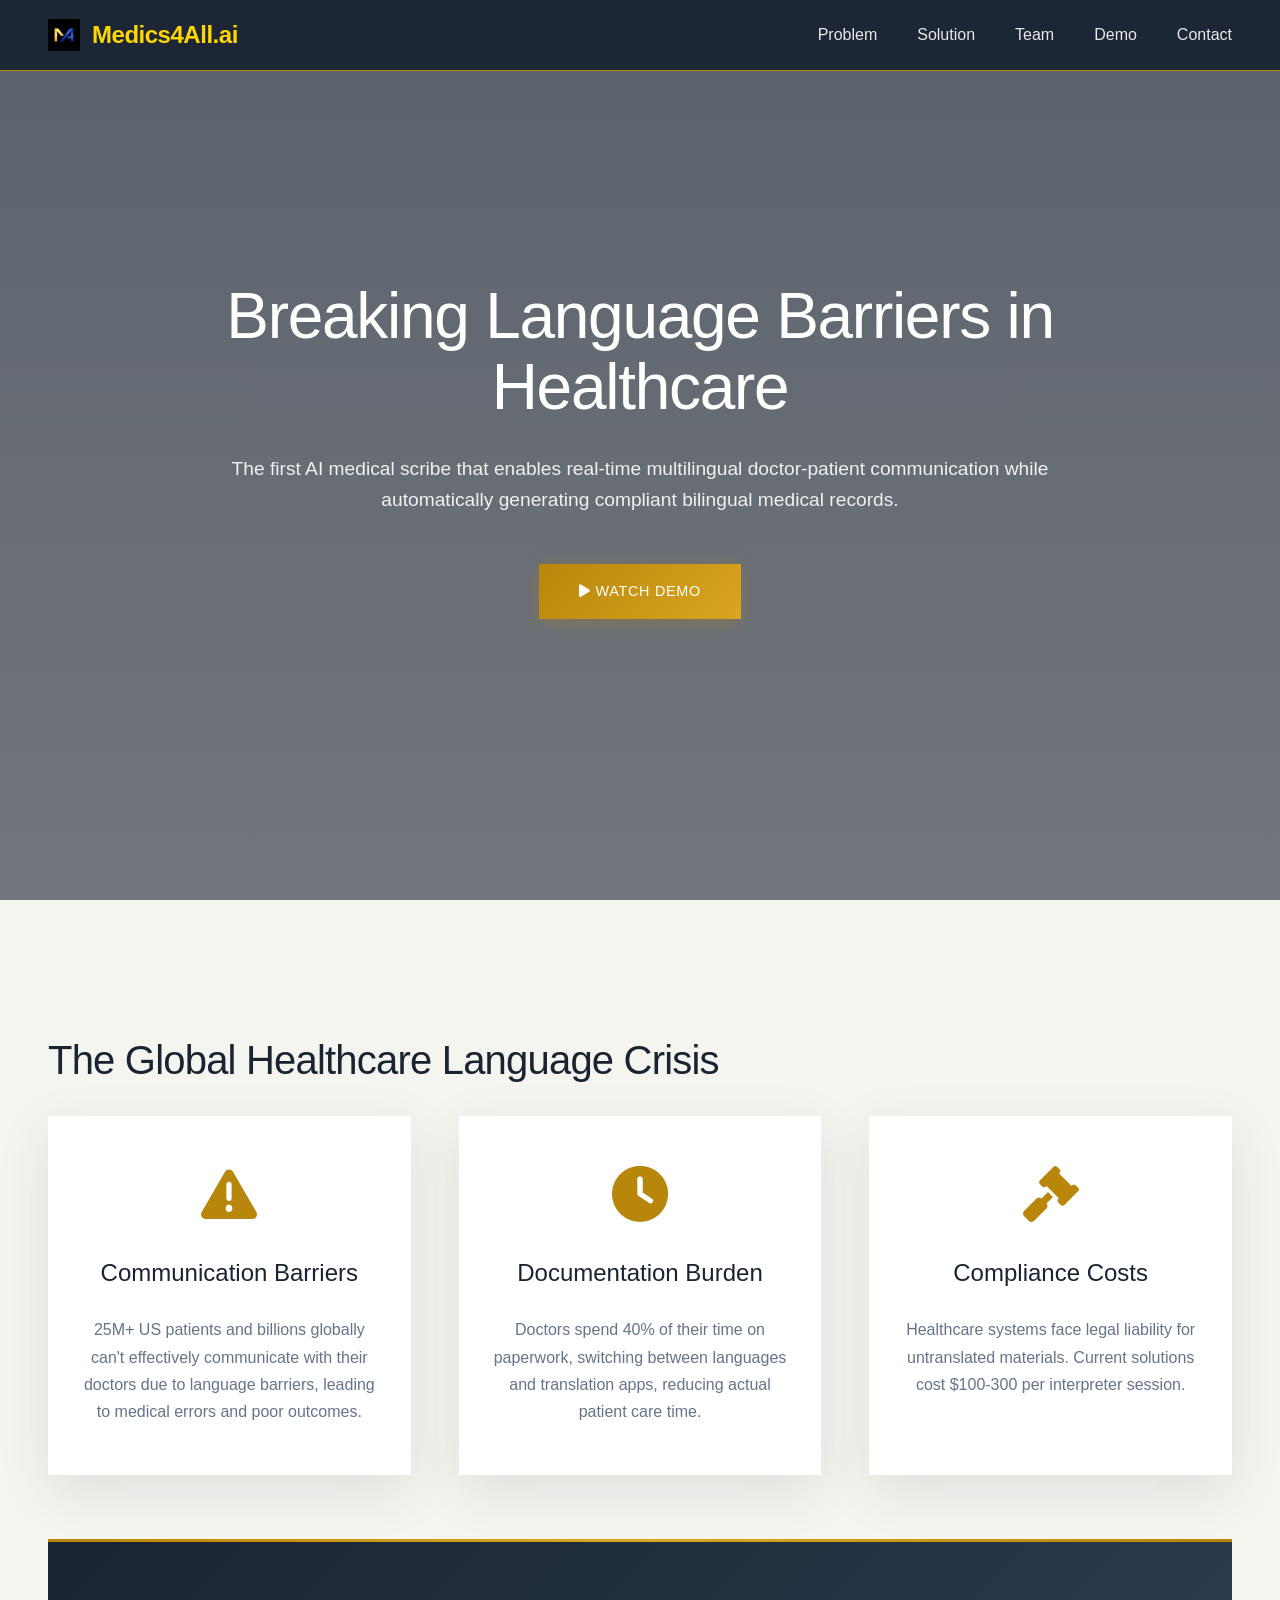
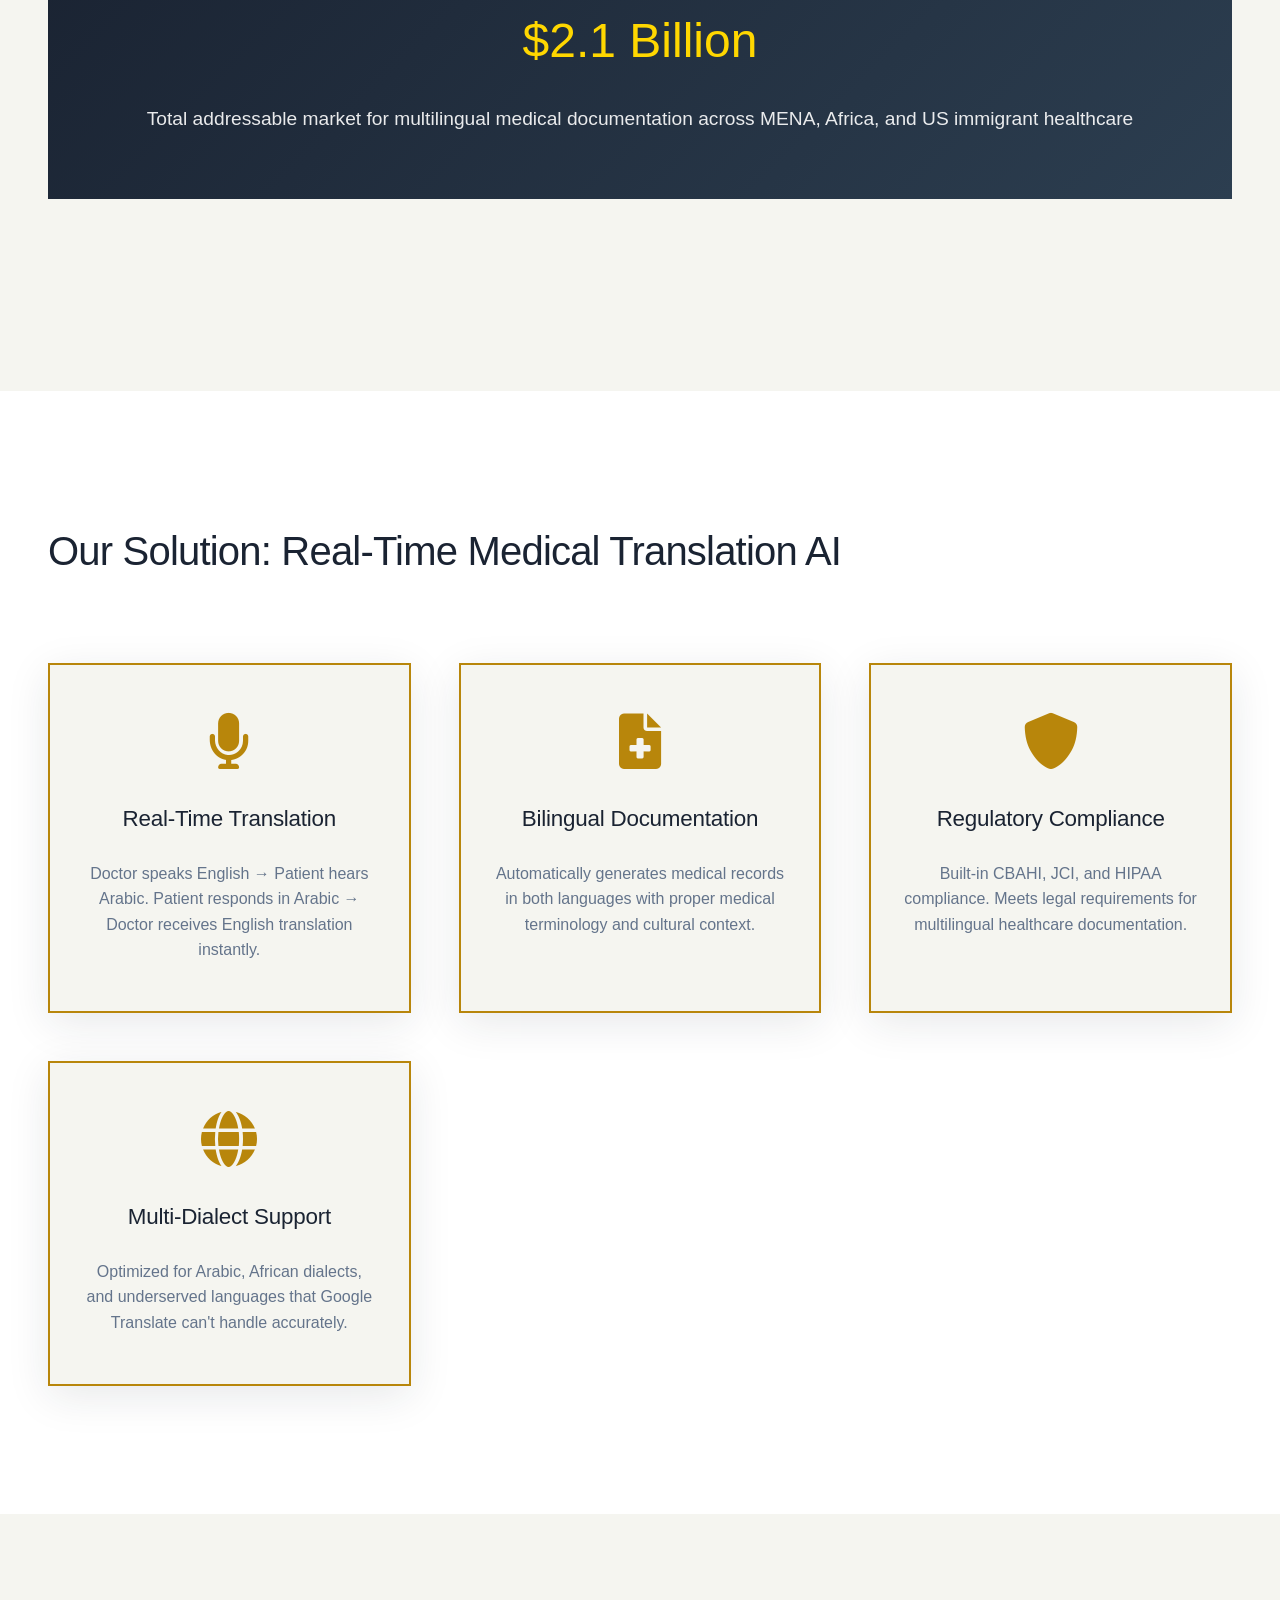
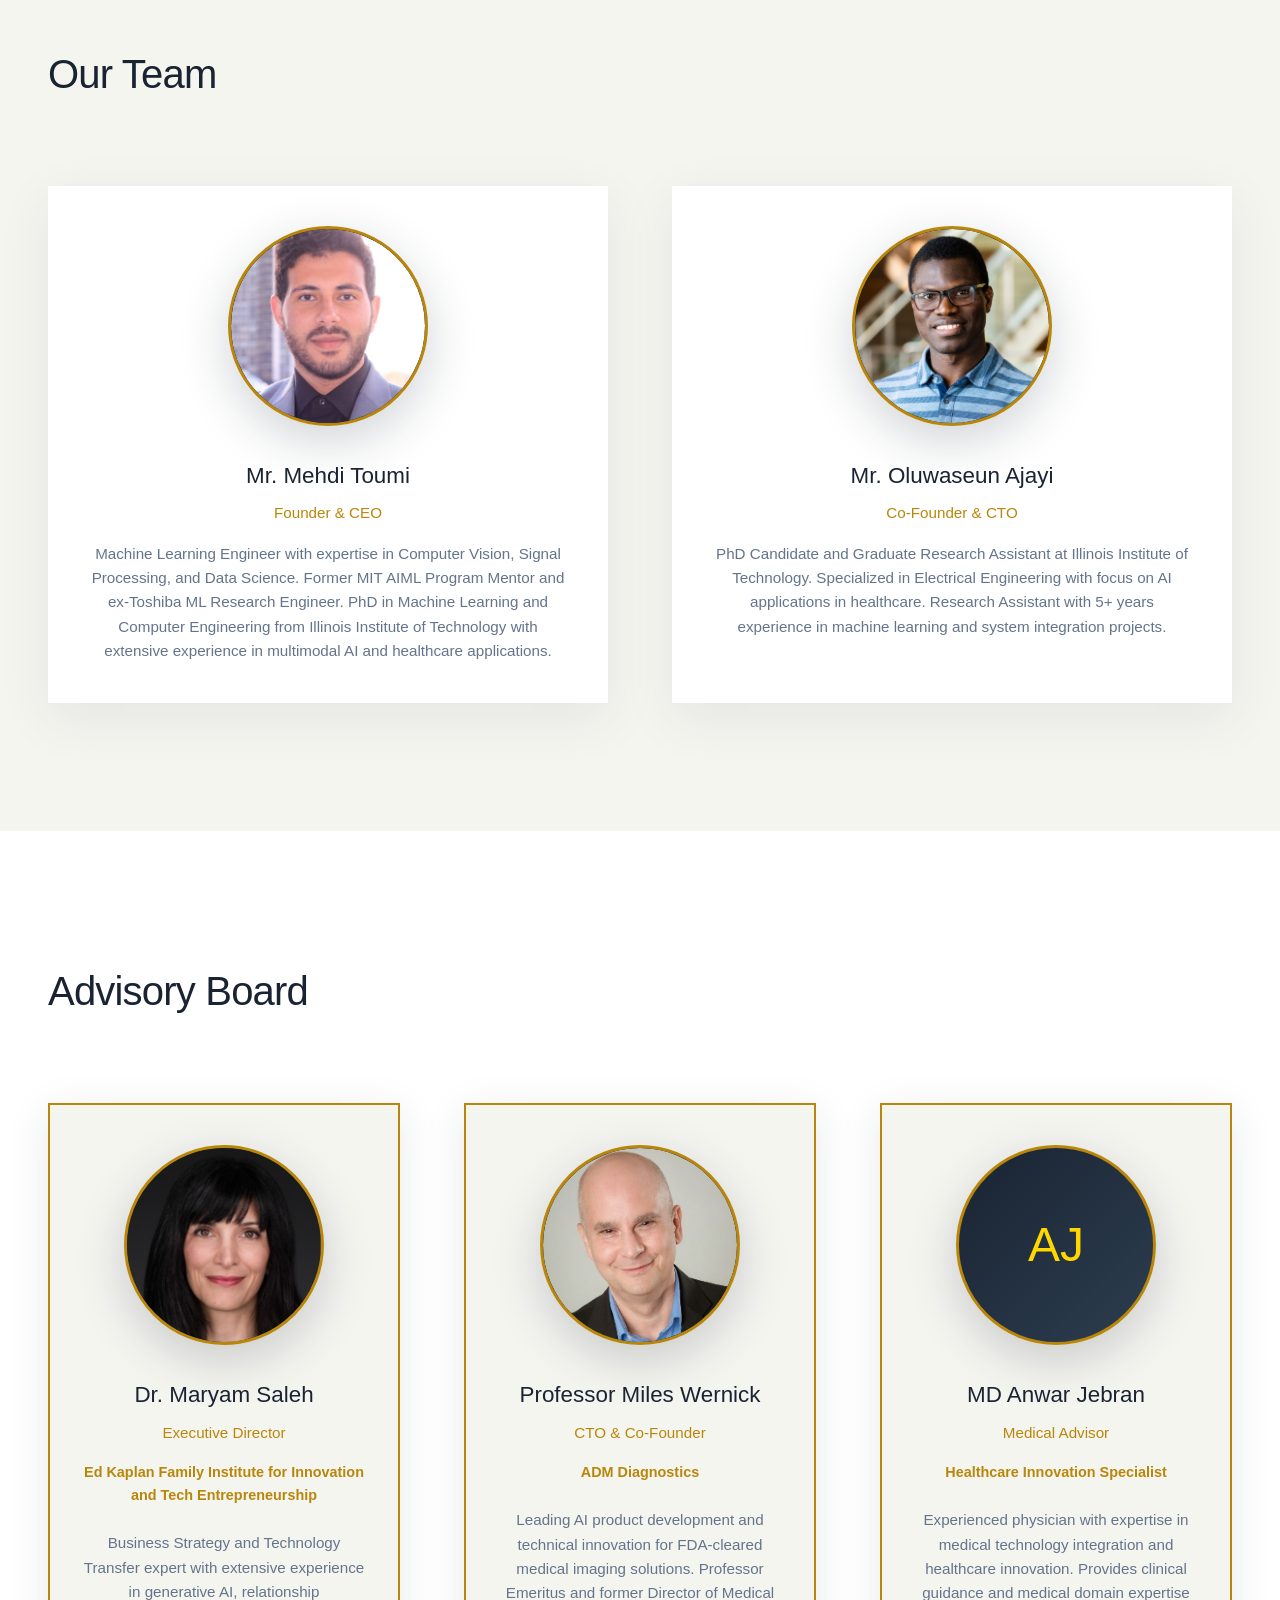
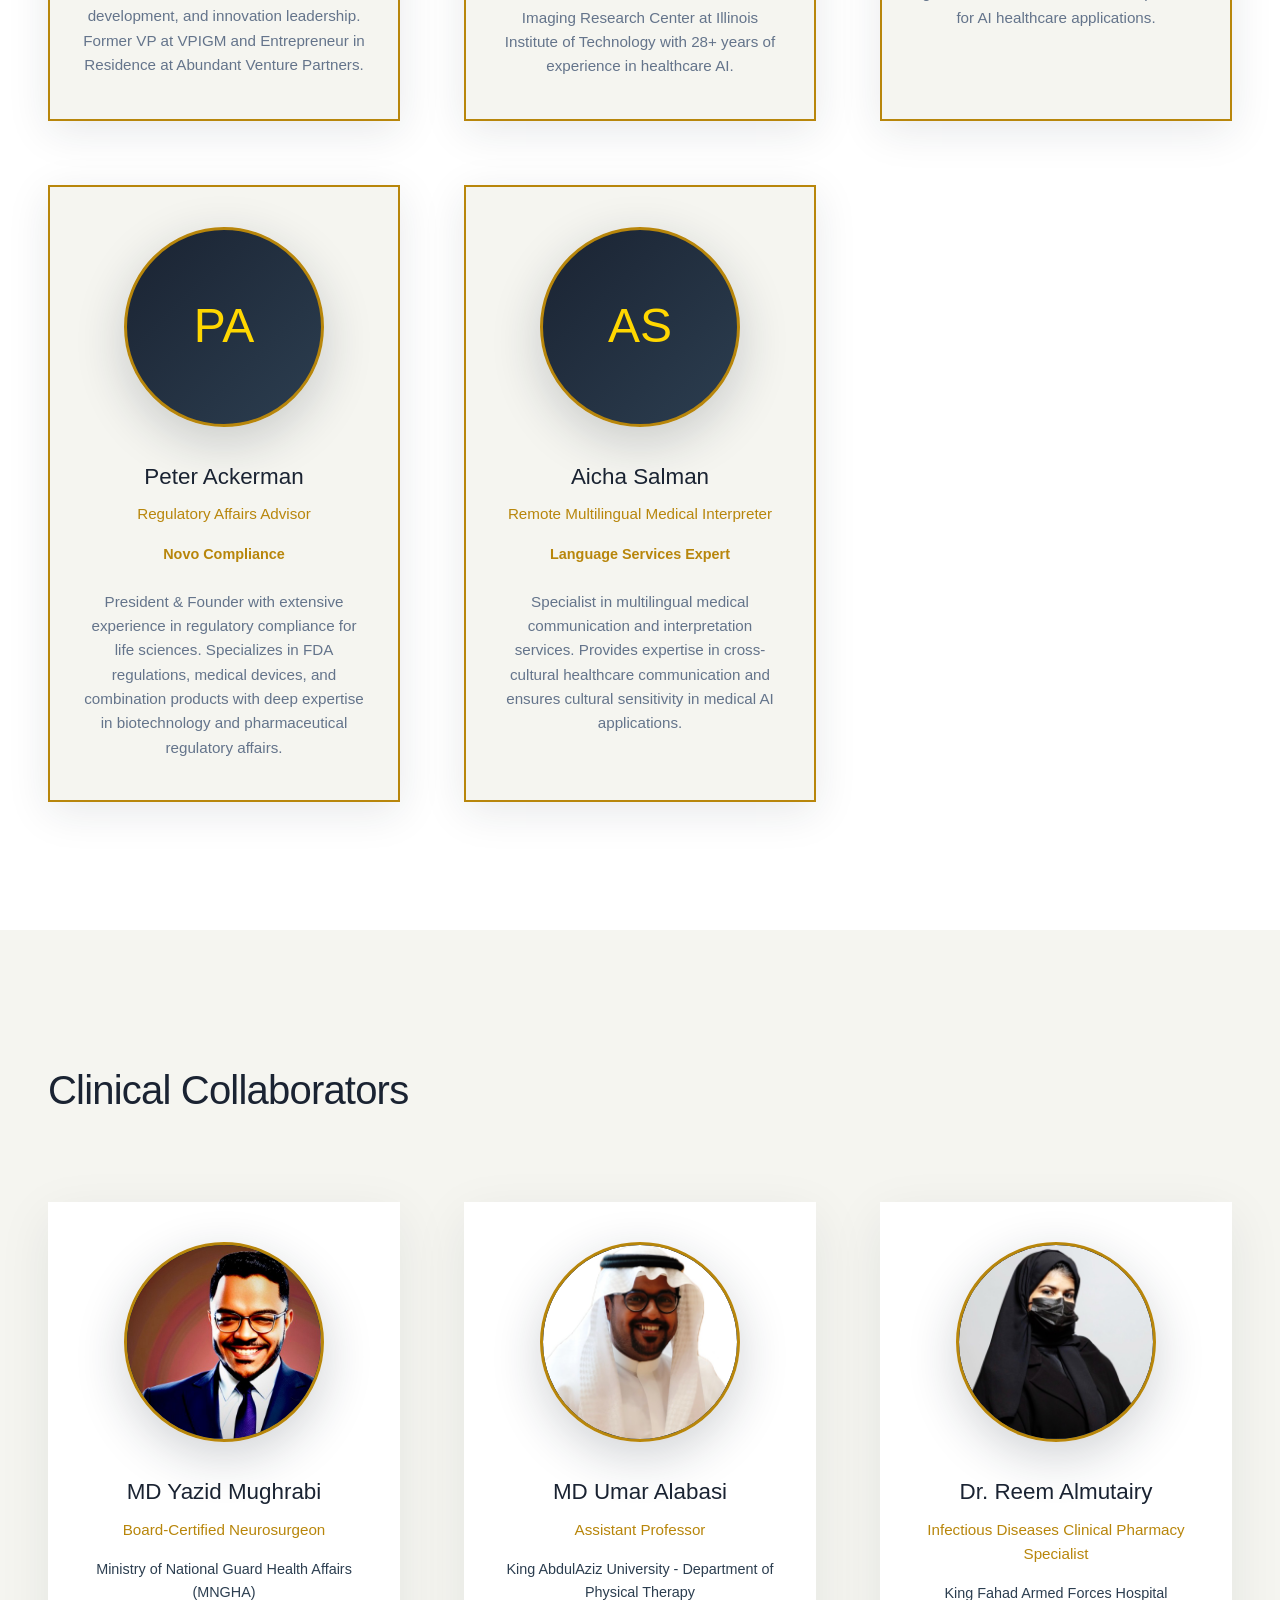
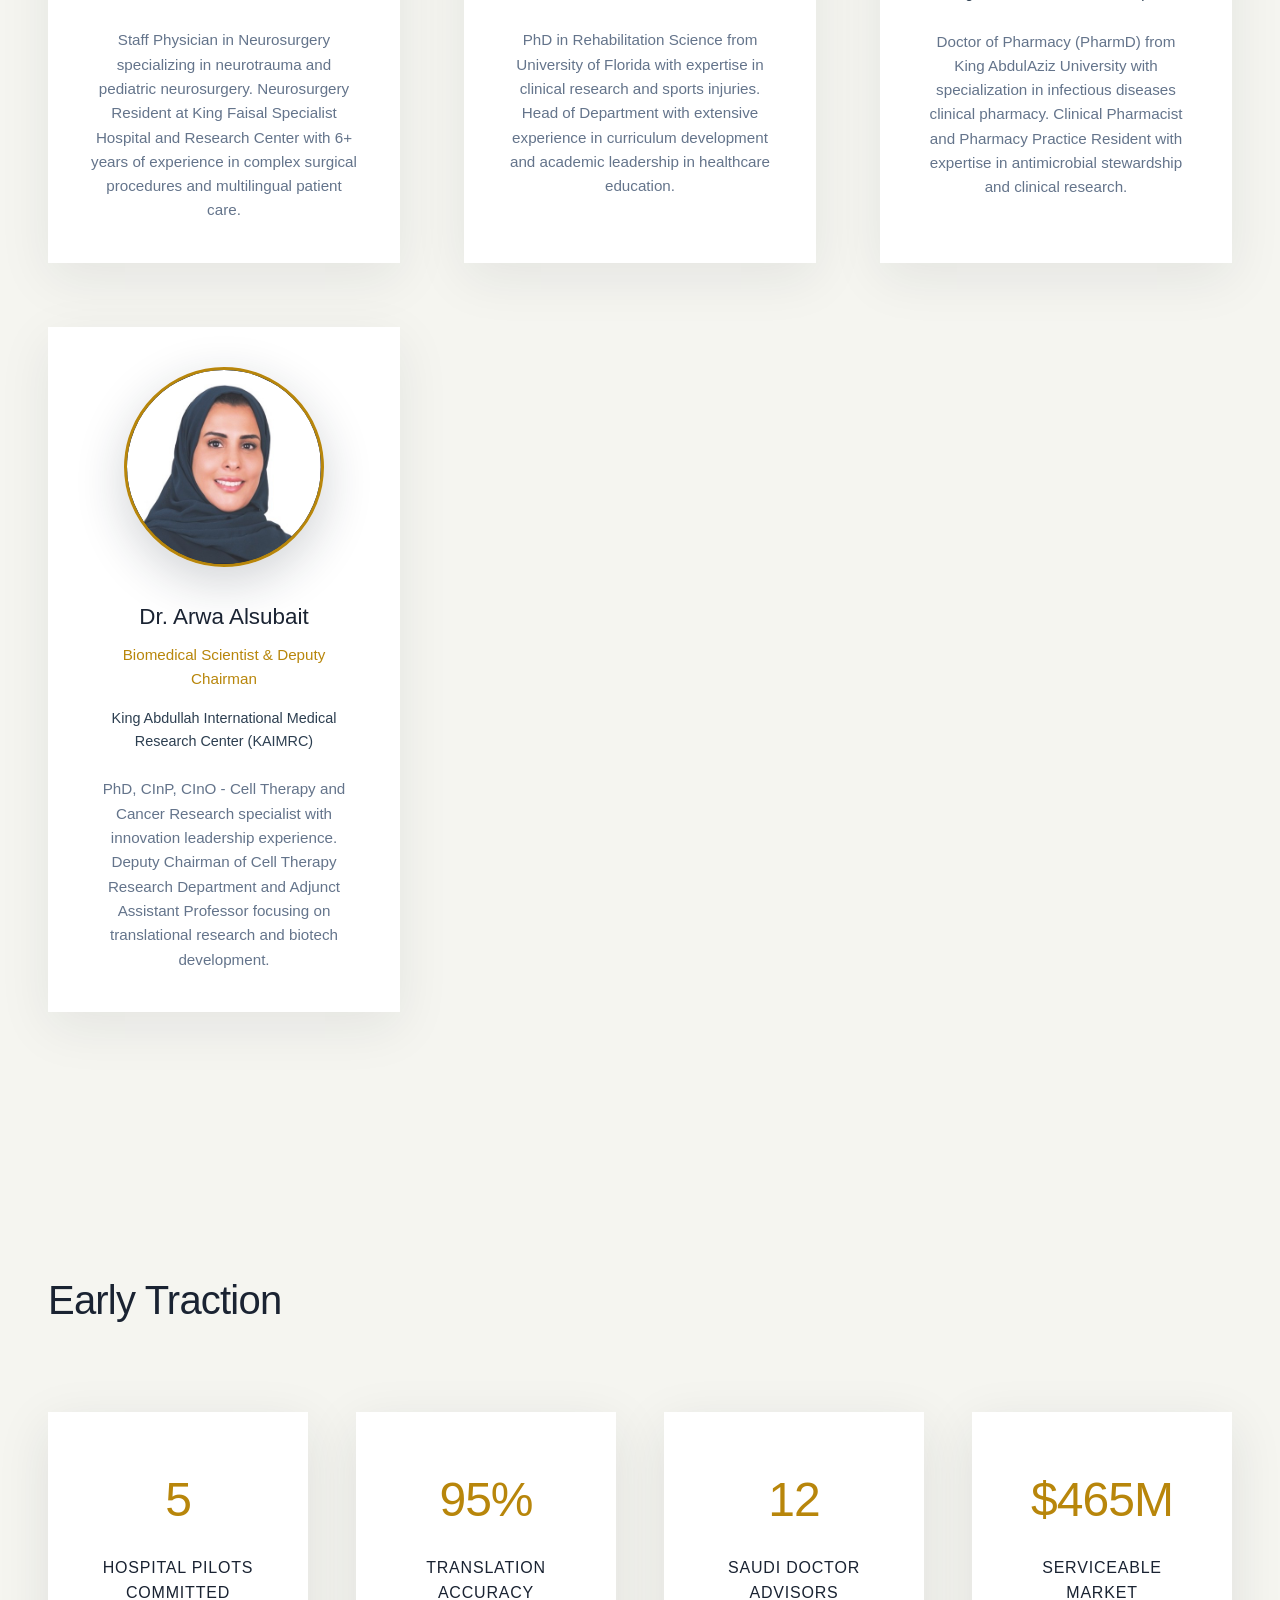
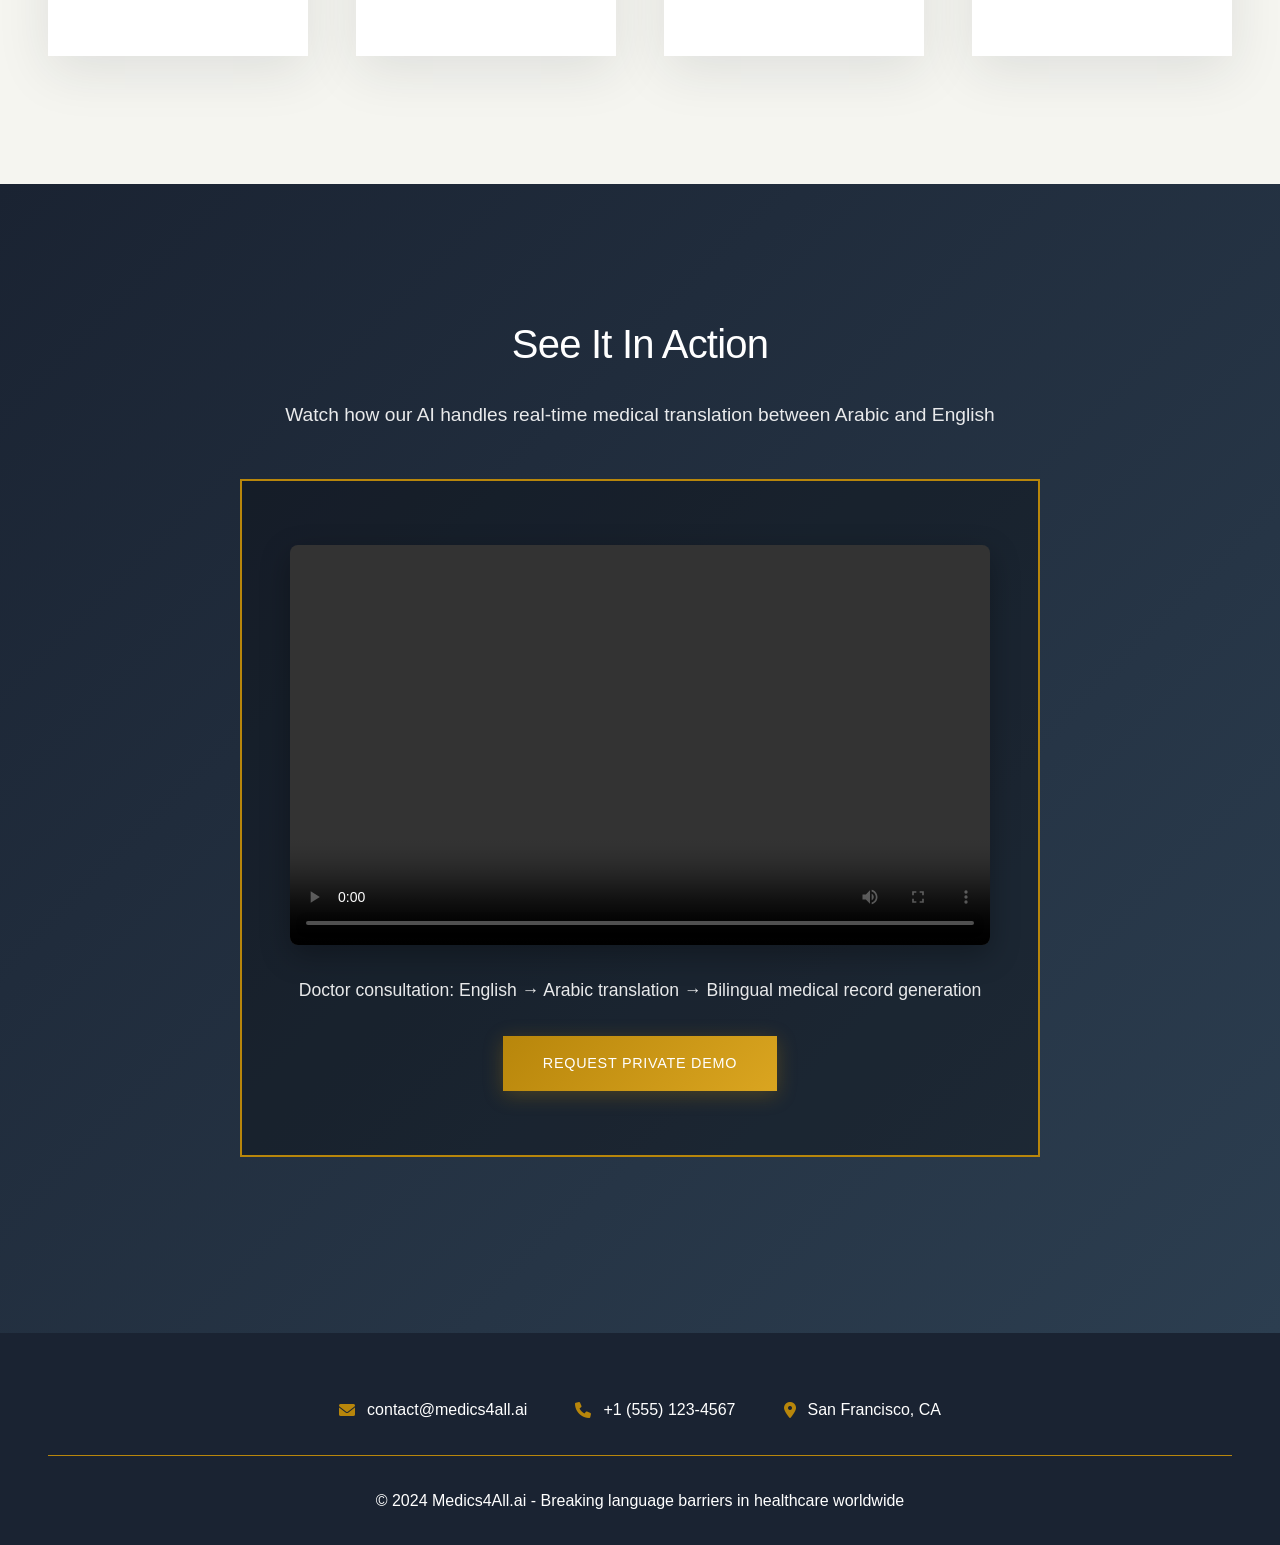
==== commit 17026f3a: "Add professional team photos and update website styling - Replace avatar placeholders with actual pr" ====
--- a/index.html
+++ b/index.html
@@ -348,16 +348,28 @@
             width: 200px;
             height: 200px;
             border-radius: 50%;
-            background: linear-gradient(135deg, var(--primary-navy), var(--secondary-navy));
             margin: 0 auto 2rem;
             display: flex;
             align-items: center;
             justify-content: center;
+            box-shadow: 0 15px 50px rgba(26, 35, 50, 0.2);
+            border: 3px solid var(--dark-gold);
+            overflow: hidden;
+            background: linear-gradient(135deg, var(--primary-navy), var(--secondary-navy));
+        }
+
+        .team-avatar img {
+            width: 100%;
+            height: 100%;
+            object-fit: cover;
+            border-radius: 50%;
+        }
+
+        .team-avatar.placeholder {
             font-size: 3rem;
             font-weight: 300;
             color: var(--accent-gold);
-            box-shadow: 0 15px 50px rgba(26, 35, 50, 0.2);
-            border: 3px solid var(--dark-gold);
+            background: linear-gradient(135deg, var(--primary-navy), var(--secondary-navy));
         }
 
         .team-name {
@@ -714,13 +726,17 @@
             <h2 class="section-title">Our Team</h2>
             <div class="team-grid">
                 <div class="team-card">
-                    <div class="team-avatar">MT</div>
+                    <div class="team-avatar">
+                        <img src="MrToumi.jpg" alt="Mr. Mehdi Toumi">
+                    </div>
                     <h3 class="team-name">Mr. Mehdi Toumi</h3>
                     <div class="team-role">Founder & CEO</div>
                     <div class="team-bio">Machine Learning Engineer with expertise in Computer Vision, Signal Processing, and Data Science. Former MIT AIML Program Mentor and ex-Toshiba ML Research Engineer. PhD in Machine Learning and Computer Engineering from Illinois Institute of Technology with extensive experience in multimodal AI and healthcare applications.</div>
                 </div>
                 <div class="team-card">
-                    <div class="team-avatar">OA</div>
+                    <div class="team-avatar">
+                        <img src="MrAjayi.jpg" alt="Mr. Oluwaseun Ajayi">
+                    </div>
                     <h3 class="team-name">Mr. Oluwaseun Ajayi</h3>
                     <div class="team-role">Co-Founder & CTO</div>
                     <div class="team-bio">PhD Candidate and Graduate Research Assistant at Illinois Institute of Technology. Specialized in Electrical Engineering with focus on AI applications in healthcare. Research Assistant with 5+ years experience in machine learning and system integration projects.</div>
@@ -735,35 +751,39 @@
             <h2 class="section-title">Advisory Board</h2>
             <div class="team-grid">
                 <div class="advisor-card">
-                    <div class="team-avatar">MS</div>
+                    <div class="team-avatar">
+                        <img src="DrSaleh.jpg" alt="Dr. Maryam Saleh">
+                    </div>
                     <h3 class="team-name">Dr. Maryam Saleh</h3>
                     <div class="team-role">Executive Director</div>
                     <div class="team-hospital">Ed Kaplan Family Institute for Innovation and Tech Entrepreneurship</div>
                     <div class="team-bio">Business Strategy and Technology Transfer expert with extensive experience in generative AI, relationship development, and innovation leadership. Former VP at VPIGM and Entrepreneur in Residence at Abundant Venture Partners.</div>
                 </div>
                 <div class="advisor-card">
-                    <div class="team-avatar">MW</div>
+                    <div class="team-avatar">
+                        <img src="ProfWernick.jpg" alt="Professor Miles Wernick">
+                    </div>
                     <h3 class="team-name">Professor Miles Wernick</h3>
                     <div class="team-role">CTO & Co-Founder</div>
                     <div class="team-hospital">ADM Diagnostics</div>
                     <div class="team-bio">Leading AI product development and technical innovation for FDA-cleared medical imaging solutions. Professor Emeritus and former Director of Medical Imaging Research Center at Illinois Institute of Technology with 28+ years of experience in healthcare AI.</div>
                 </div>
                 <div class="advisor-card">
-                    <div class="team-avatar">AJ</div>
+                    <div class="team-avatar placeholder">AJ</div>
                     <h3 class="team-name">MD Anwar Jebran</h3>
                     <div class="team-role">Medical Advisor</div>
                     <div class="team-hospital">Healthcare Innovation Specialist</div>
                     <div class="team-bio">Experienced physician with expertise in medical technology integration and healthcare innovation. Provides clinical guidance and medical domain expertise for AI healthcare applications.</div>
                 </div>
                 <div class="advisor-card">
-                    <div class="team-avatar">PA</div>
+                    <div class="team-avatar placeholder">PA</div>
                     <h3 class="team-name">Peter Ackerman</h3>
                     <div class="team-role">Regulatory Affairs Advisor</div>
                     <div class="team-hospital">Novo Compliance</div>
                     <div class="team-bio">President & Founder with extensive experience in regulatory compliance for life sciences. Specializes in FDA regulations, medical devices, and combination products with deep expertise in biotechnology and pharmaceutical regulatory affairs.</div>
                 </div>
                 <div class="advisor-card">
-                    <div class="team-avatar">AS</div>
+                    <div class="team-avatar placeholder">AS</div>
                     <h3 class="team-name">Aicha Salman</h3>
                     <div class="team-role">Remote Multilingual Medical Interpreter</div>
                     <div class="team-hospital">Language Services Expert</div>
@@ -779,28 +799,36 @@
             <h2 class="section-title">Clinical Collaborators</h2>
             <div class="team-grid">
                 <div class="team-card">
-                    <div class="team-avatar">YM</div>
+                    <div class="team-avatar">
+                        <img src="MDYazid.jpg" alt="MD Yazid Mughrabi">
+                    </div>
                     <h3 class="team-name">MD Yazid Mughrabi</h3>
                     <div class="team-role">Board-Certified Neurosurgeon</div>
                     <div class="team-hospital">Ministry of National Guard Health Affairs (MNGHA)</div>
                     <div class="team-bio">Staff Physician in Neurosurgery specializing in neurotrauma and pediatric neurosurgery. Neurosurgery Resident at King Faisal Specialist Hospital and Research Center with 6+ years of experience in complex surgical procedures and multilingual patient care.</div>
                 </div>
                 <div class="team-card">
-                    <div class="team-avatar">UA</div>
+                    <div class="team-avatar">
+                        <img src="DrUmar.jpg" alt="MD Umar Alabasi">
+                    </div>
                     <h3 class="team-name">MD Umar Alabasi</h3>
                     <div class="team-role">Assistant Professor</div>
                     <div class="team-hospital">King AbdulAziz University - Department of Physical Therapy</div>
                     <div class="team-bio">PhD in Rehabilitation Science from University of Florida with expertise in clinical research and sports injuries. Head of Department with extensive experience in curriculum development and academic leadership in healthcare education.</div>
                 </div>
                 <div class="team-card">
-                    <div class="team-avatar">RA</div>
+                    <div class="team-avatar">
+                        <img src="MDReem.jpg" alt="Dr. Reem Almutairy">
+                    </div>
                     <h3 class="team-name">Dr. Reem Almutairy</h3>
                     <div class="team-role">Infectious Diseases Clinical Pharmacy Specialist</div>
                     <div class="team-hospital">King Fahad Armed Forces Hospital</div>
                     <div class="team-bio">Doctor of Pharmacy (PharmD) from King AbdulAziz University with specialization in infectious diseases clinical pharmacy. Clinical Pharmacist and Pharmacy Practice Resident with expertise in antimicrobial stewardship and clinical research.</div>
                 </div>
                 <div class="team-card">
-                    <div class="team-avatar">AA</div>
+                    <div class="team-avatar">
+                        <img src="DrArwa.jpg" alt="Dr. Arwa Alsubait">
+                    </div>
                     <h3 class="team-name">Dr. Arwa Alsubait</h3>
                     <div class="team-role">Biomedical Scientist & Deputy Chairman</div>
                     <div class="team-hospital">King Abdullah International Medical Research Center (KAIMRC)</div>
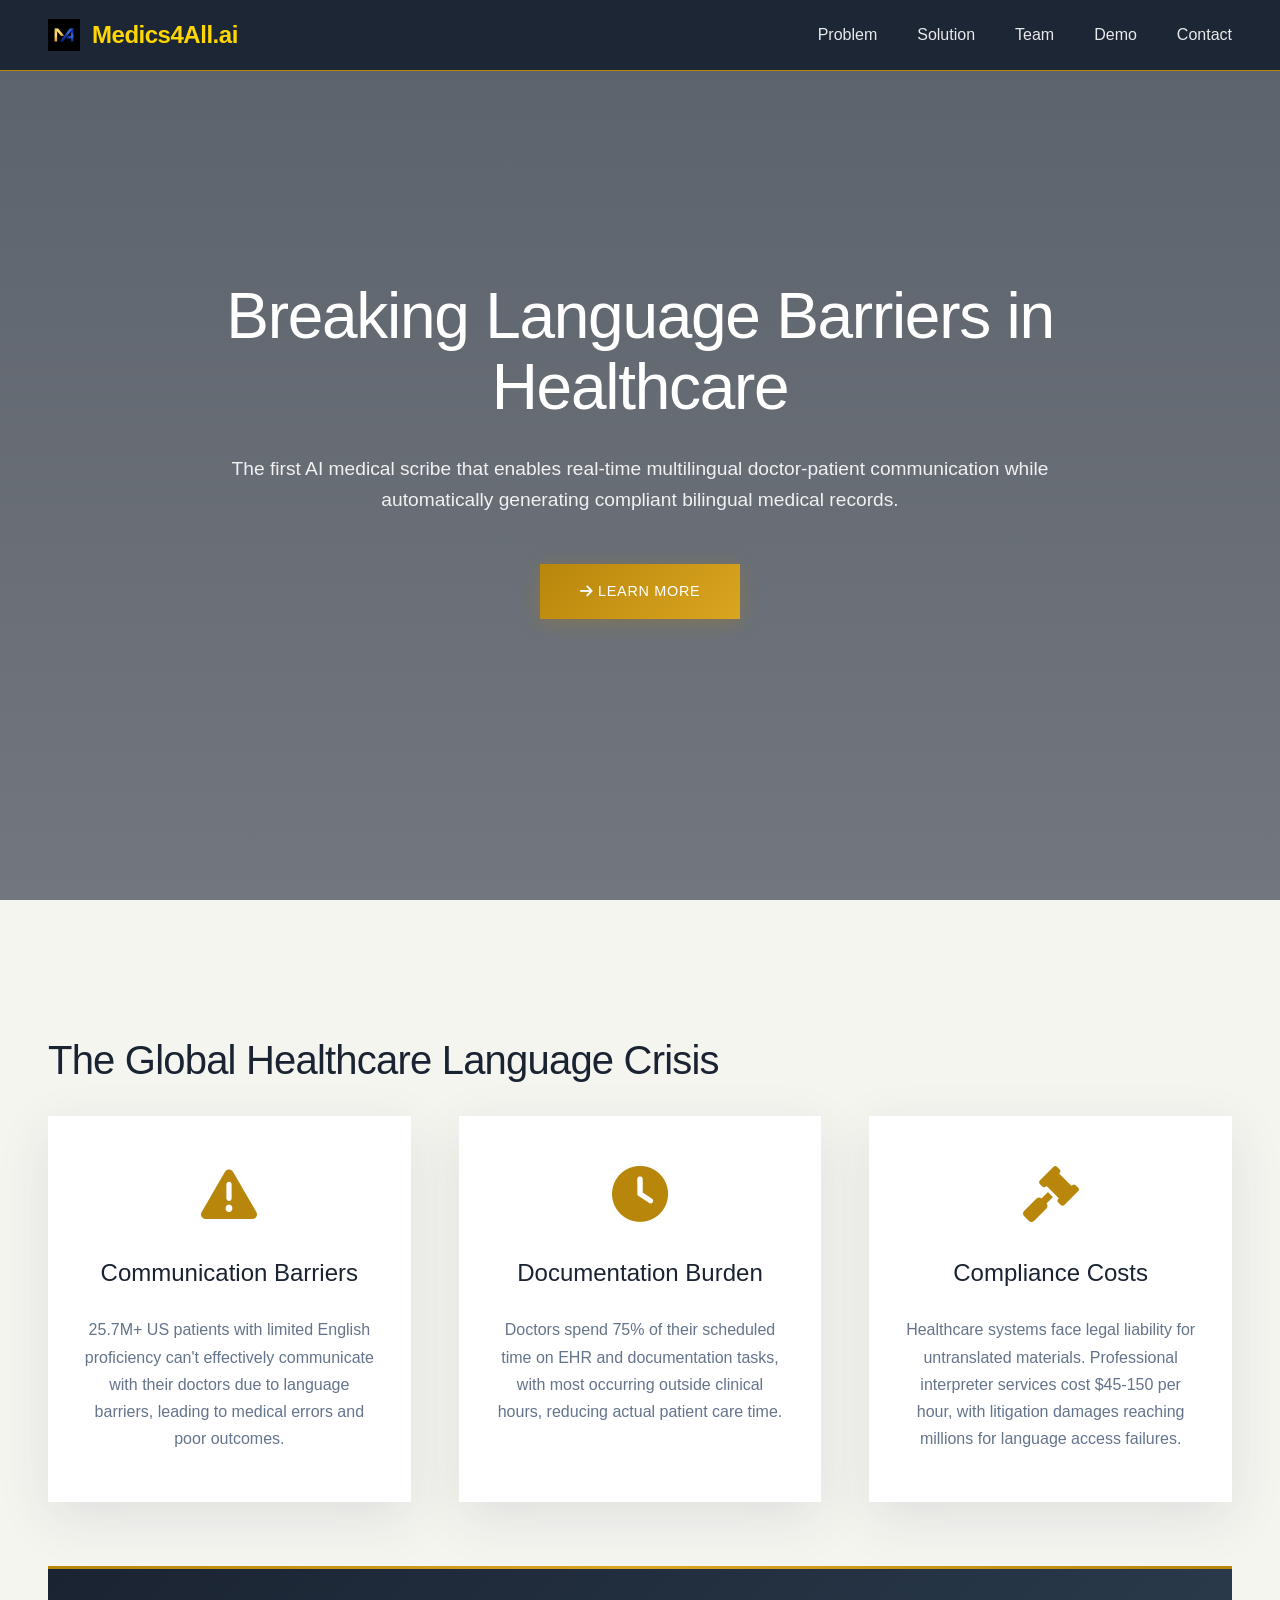
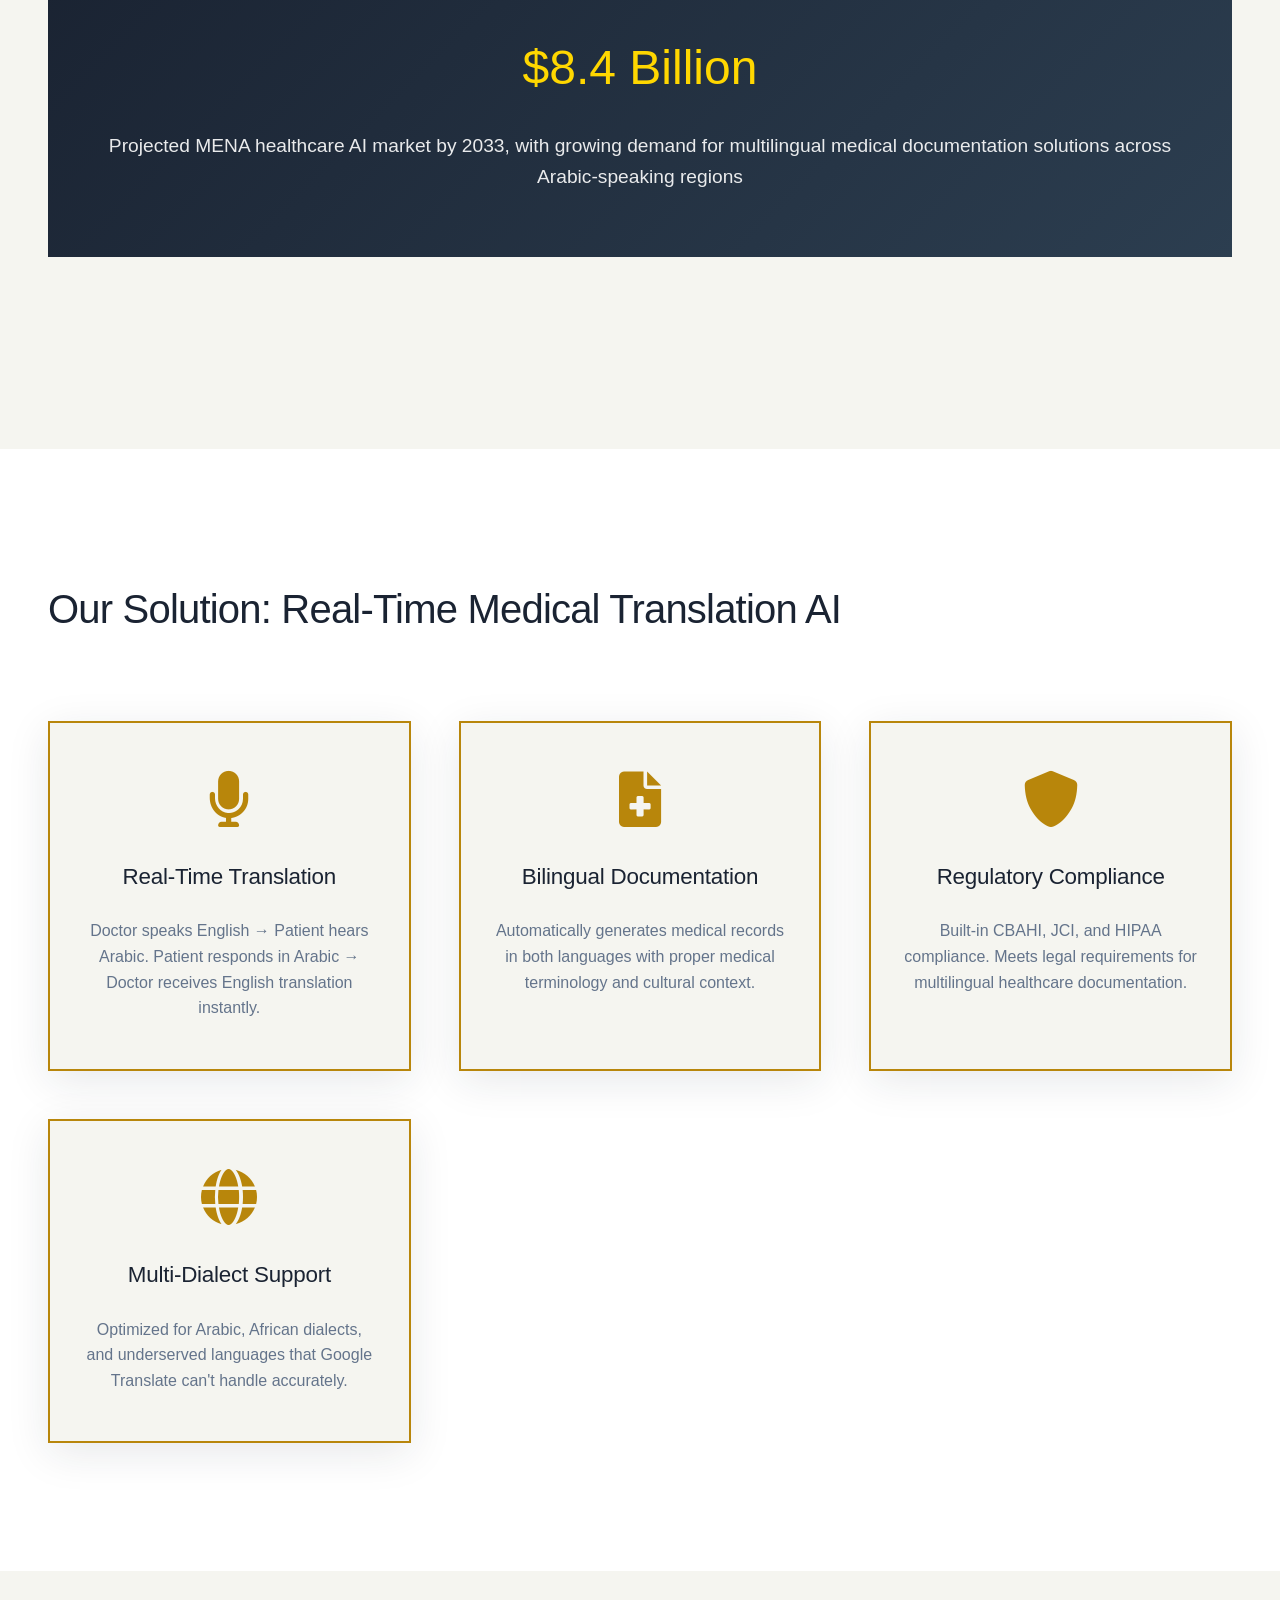
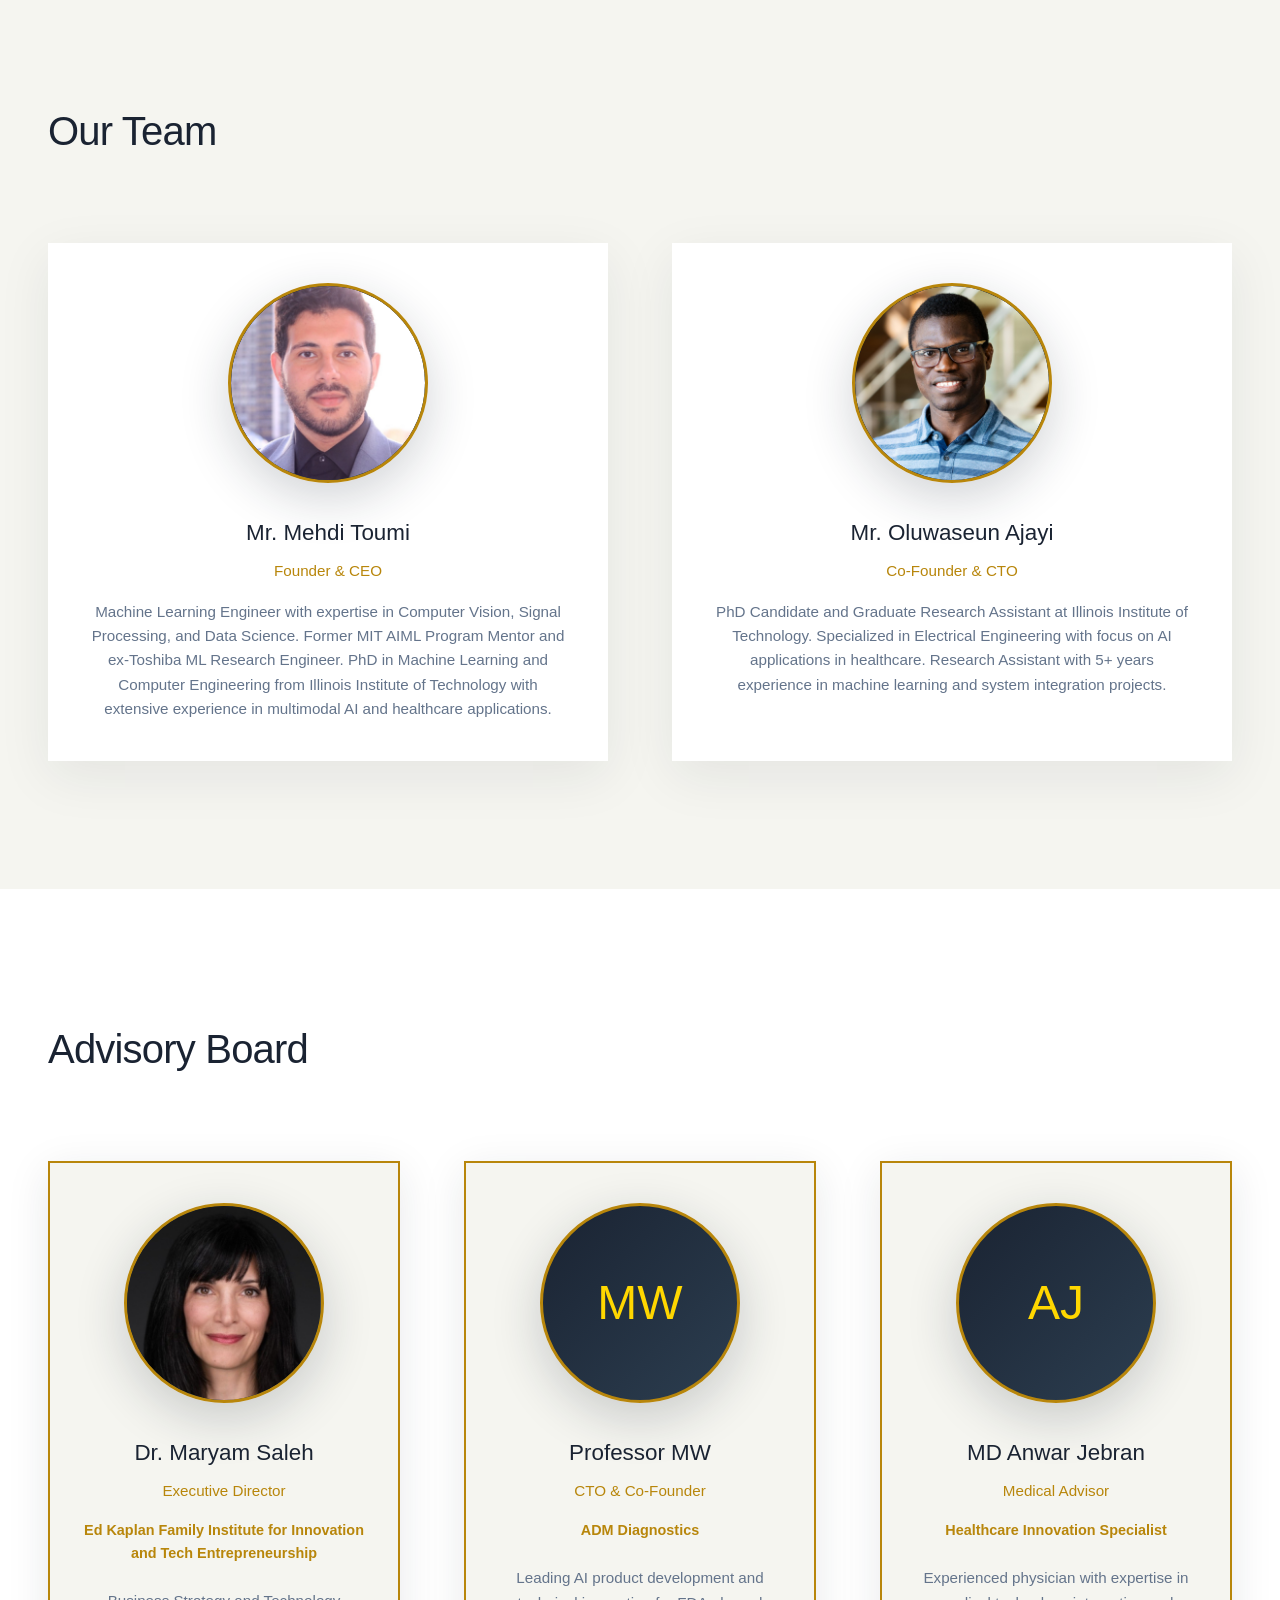
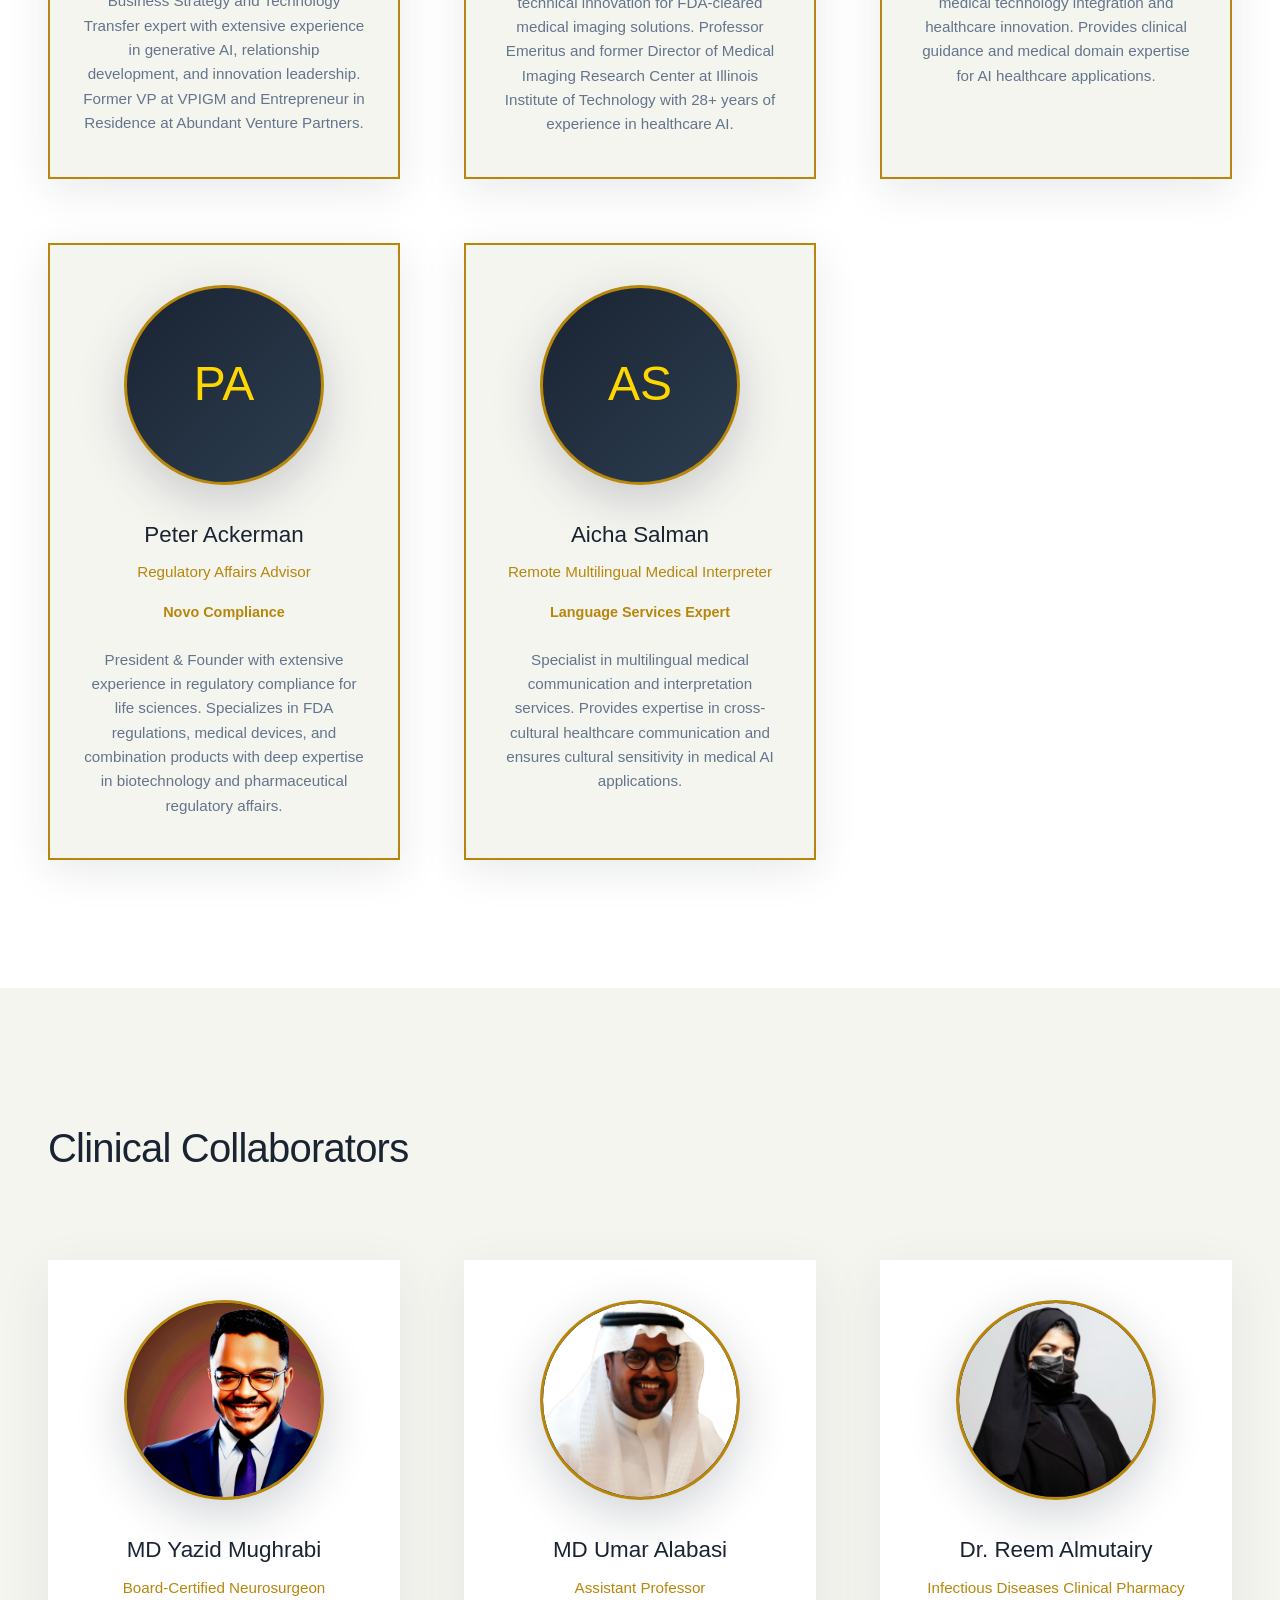
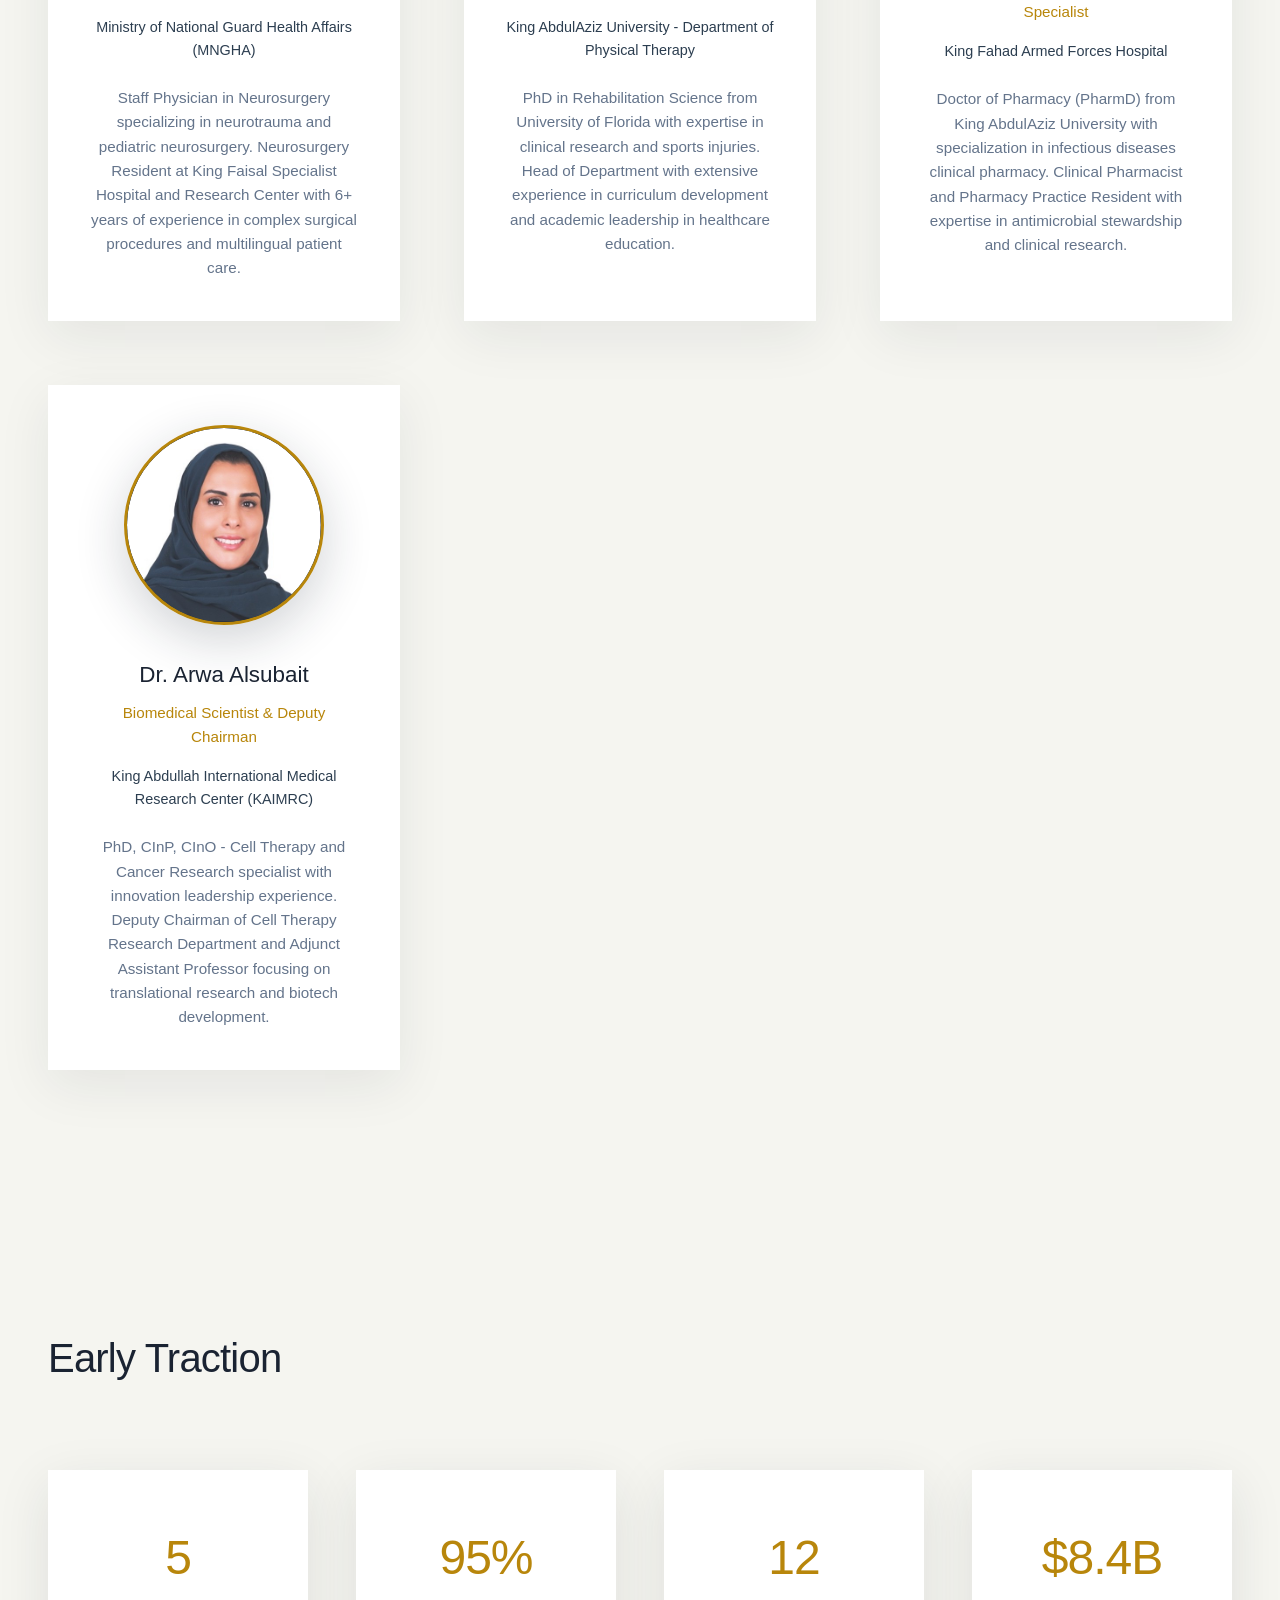
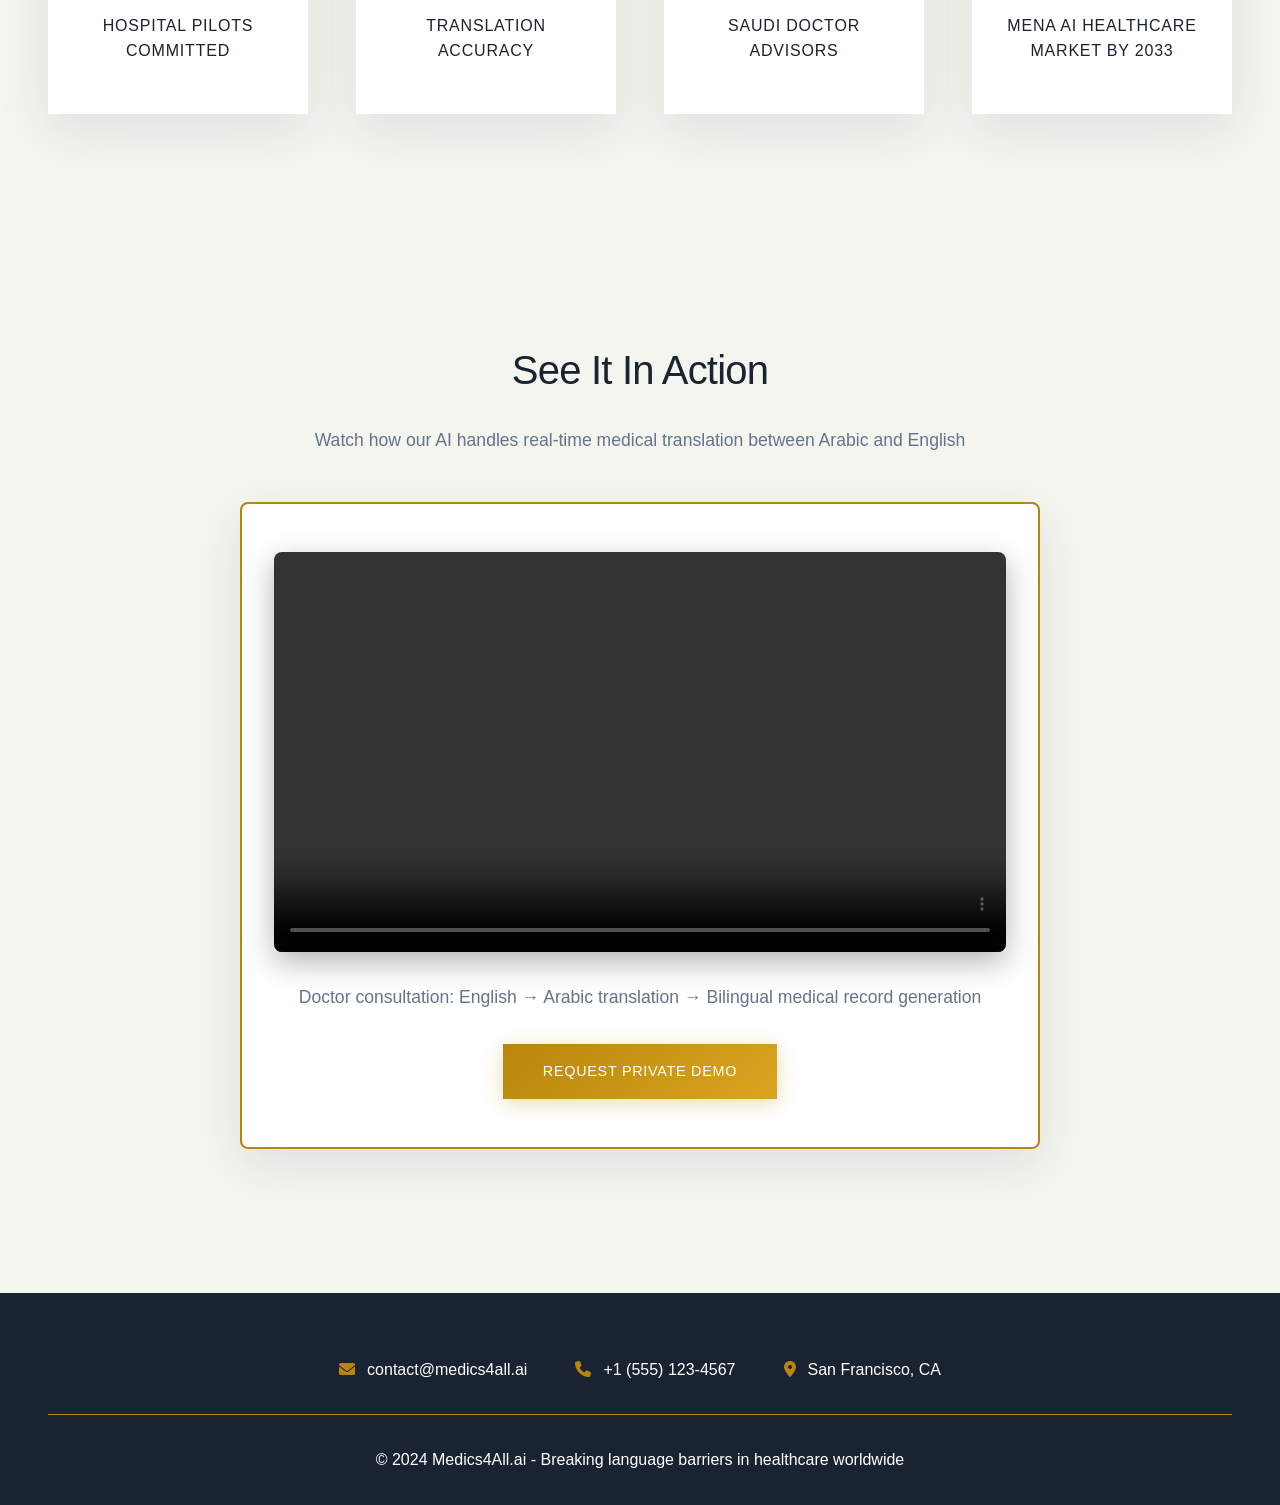
==== commit 580671ce: "Update website with fact-checked statistics and improved UX - Research-backed stats, removed Profess" ====
--- a/index.html
+++ b/index.html
@@ -471,32 +471,33 @@
             letter-spacing: 0.05em;
         }
 
-        /* Demo Section */
+        /* Demo Section - Less prominent styling */
         .demo-section {
-            padding: 8rem 3rem;
-            background: linear-gradient(135deg, var(--primary-navy), var(--secondary-navy));
-            color: white;
+            padding: 6rem 3rem;
+            background: var(--warm-gray);
+            color: var(--primary-navy);
             text-align: center;
         }
 
         .demo-section .section-title {
-            color: white;
+            color: var(--primary-navy);
         }
 
         .demo-section p {
-            color: rgba(255, 255, 255, 0.9);
-            font-size: 1.2rem;
+            color: var(--text-light);
+            font-size: 1.1rem;
             margin-bottom: 3rem;
         }
 
         .demo-video {
             max-width: 800px;
             margin: 3rem auto;
-            background: rgba(0, 0, 0, 0.3);
-            padding: 4rem 3rem;
-            border-radius: 0;
+            background: white;
+            padding: 3rem 2rem;
+            border-radius: 8px;
             text-align: center;
             border: 2px solid var(--dark-gold);
+            box-shadow: 0 15px 50px rgba(26, 35, 50, 0.1);
         }
 
         .demo-video i {
@@ -657,8 +658,8 @@
         <div class="hero-content">
             <h1>Breaking Language Barriers in Healthcare</h1>
             <p>The first AI medical scribe that enables real-time multilingual doctor-patient communication while automatically generating compliant bilingual medical records.</p>
-            <a href="#demo" class="cta-button">
-                <i class="fas fa-play"></i> Watch Demo
+            <a href="#solution" class="cta-button">
+                <i class="fas fa-arrow-right"></i> Learn More
             </a>
         </div>
     </section>
@@ -671,22 +672,22 @@
                 <div class="problem-card">
                     <i class="fas fa-exclamation-triangle"></i>
                     <h3>Communication Barriers</h3>
-                    <p>25M+ US patients and billions globally can't effectively communicate with their doctors due to language barriers, leading to medical errors and poor outcomes.</p>
+                    <p>25.7M+ US patients with limited English proficiency can't effectively communicate with their doctors due to language barriers, leading to medical errors and poor outcomes.</p>
                 </div>
                 <div class="problem-card">
                     <i class="fas fa-clock"></i>
                     <h3>Documentation Burden</h3>
-                    <p>Doctors spend 40% of their time on paperwork, switching between languages and translation apps, reducing actual patient care time.</p>
+                    <p>Doctors spend 75% of their scheduled time on EHR and documentation tasks, with most occurring outside clinical hours, reducing actual patient care time.</p>
                 </div>
                 <div class="problem-card">
                     <i class="fas fa-gavel"></i>
                     <h3>Compliance Costs</h3>
-                    <p>Healthcare systems face legal liability for untranslated materials. Current solutions cost $100-300 per interpreter session.</p>
+                    <p>Healthcare systems face legal liability for untranslated materials. Professional interpreter services cost $45-150 per hour, with litigation damages reaching millions for language access failures.</p>
                 </div>
             </div>
             <div class="stat-highlight">
-                <h2>$2.1 Billion</h2>
-                <p>Total addressable market for multilingual medical documentation across MENA, Africa, and US immigrant healthcare</p>
+                <h2>$8.4 Billion</h2>
+                <p>Projected MENA healthcare AI market by 2033, with growing demand for multilingual medical documentation solutions across Arabic-speaking regions</p>
             </div>
         </div>
     </section>
@@ -760,10 +761,8 @@
                     <div class="team-bio">Business Strategy and Technology Transfer expert with extensive experience in generative AI, relationship development, and innovation leadership. Former VP at VPIGM and Entrepreneur in Residence at Abundant Venture Partners.</div>
                 </div>
                 <div class="advisor-card">
-                    <div class="team-avatar">
-                        <img src="ProfWernick.jpg" alt="Professor Miles Wernick">
-                    </div>
-                    <h3 class="team-name">Professor Miles Wernick</h3>
+                    <div class="team-avatar placeholder">MW</div>
+                    <h3 class="team-name">Professor MW</h3>
                     <div class="team-role">CTO & Co-Founder</div>
                     <div class="team-hospital">ADM Diagnostics</div>
                     <div class="team-bio">Leading AI product development and technical innovation for FDA-cleared medical imaging solutions. Professor Emeritus and former Director of Medical Imaging Research Center at Illinois Institute of Technology with 28+ years of experience in healthcare AI.</div>
@@ -856,8 +855,8 @@
                     <div class="traction-metric">Saudi Doctor Advisors</div>
                 </div>
                 <div class="traction-card">
-                    <span class="traction-number">$465M</span>
-                    <div class="traction-metric">Serviceable Market</div>
+                    <span class="traction-number">$8.4B</span>
+                    <div class="traction-metric">MENA AI Healthcare Market by 2033</div>
                 </div>
             </div>
         </div>
@@ -873,7 +872,7 @@
                     <source src="Medics4All.mp4" type="video/mp4">
                     <p>Your browser does not support the video tag. <a href="Medics4All.mp4">Download the video here</a></p>
                 </video>
-                <p style="font-size: 1.1rem; margin: 1.5rem 0 1rem; color: rgba(255,255,255,0.9);">Doctor consultation: English → Arabic translation → Bilingual medical record generation</p>
+                <p style="font-size: 1.1rem; margin: 1.5rem 0 1rem; color: var(--text-light);">Doctor consultation: English → Arabic translation → Bilingual medical record generation</p>
                 <div style="margin-top: 2rem;">
                     <a href="#contact" class="cta-button">Request Private Demo</a>
                 </div>
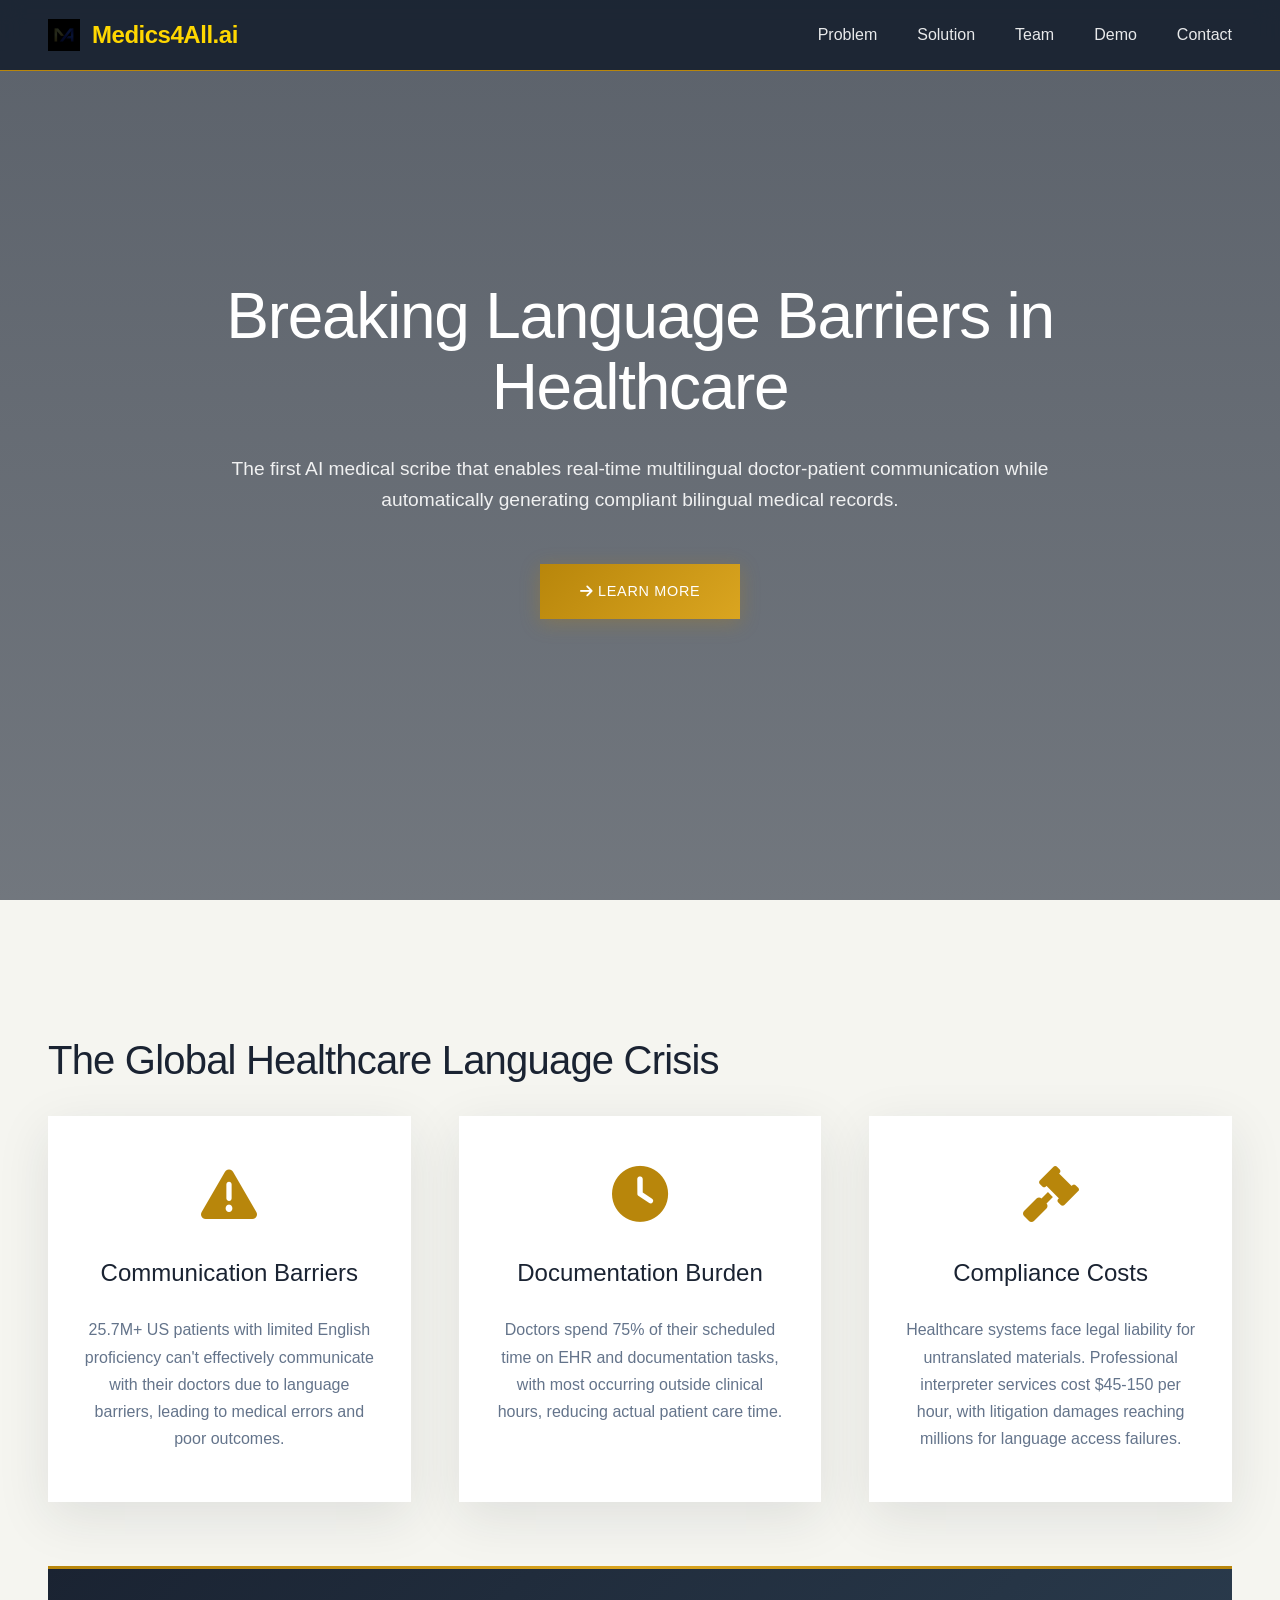
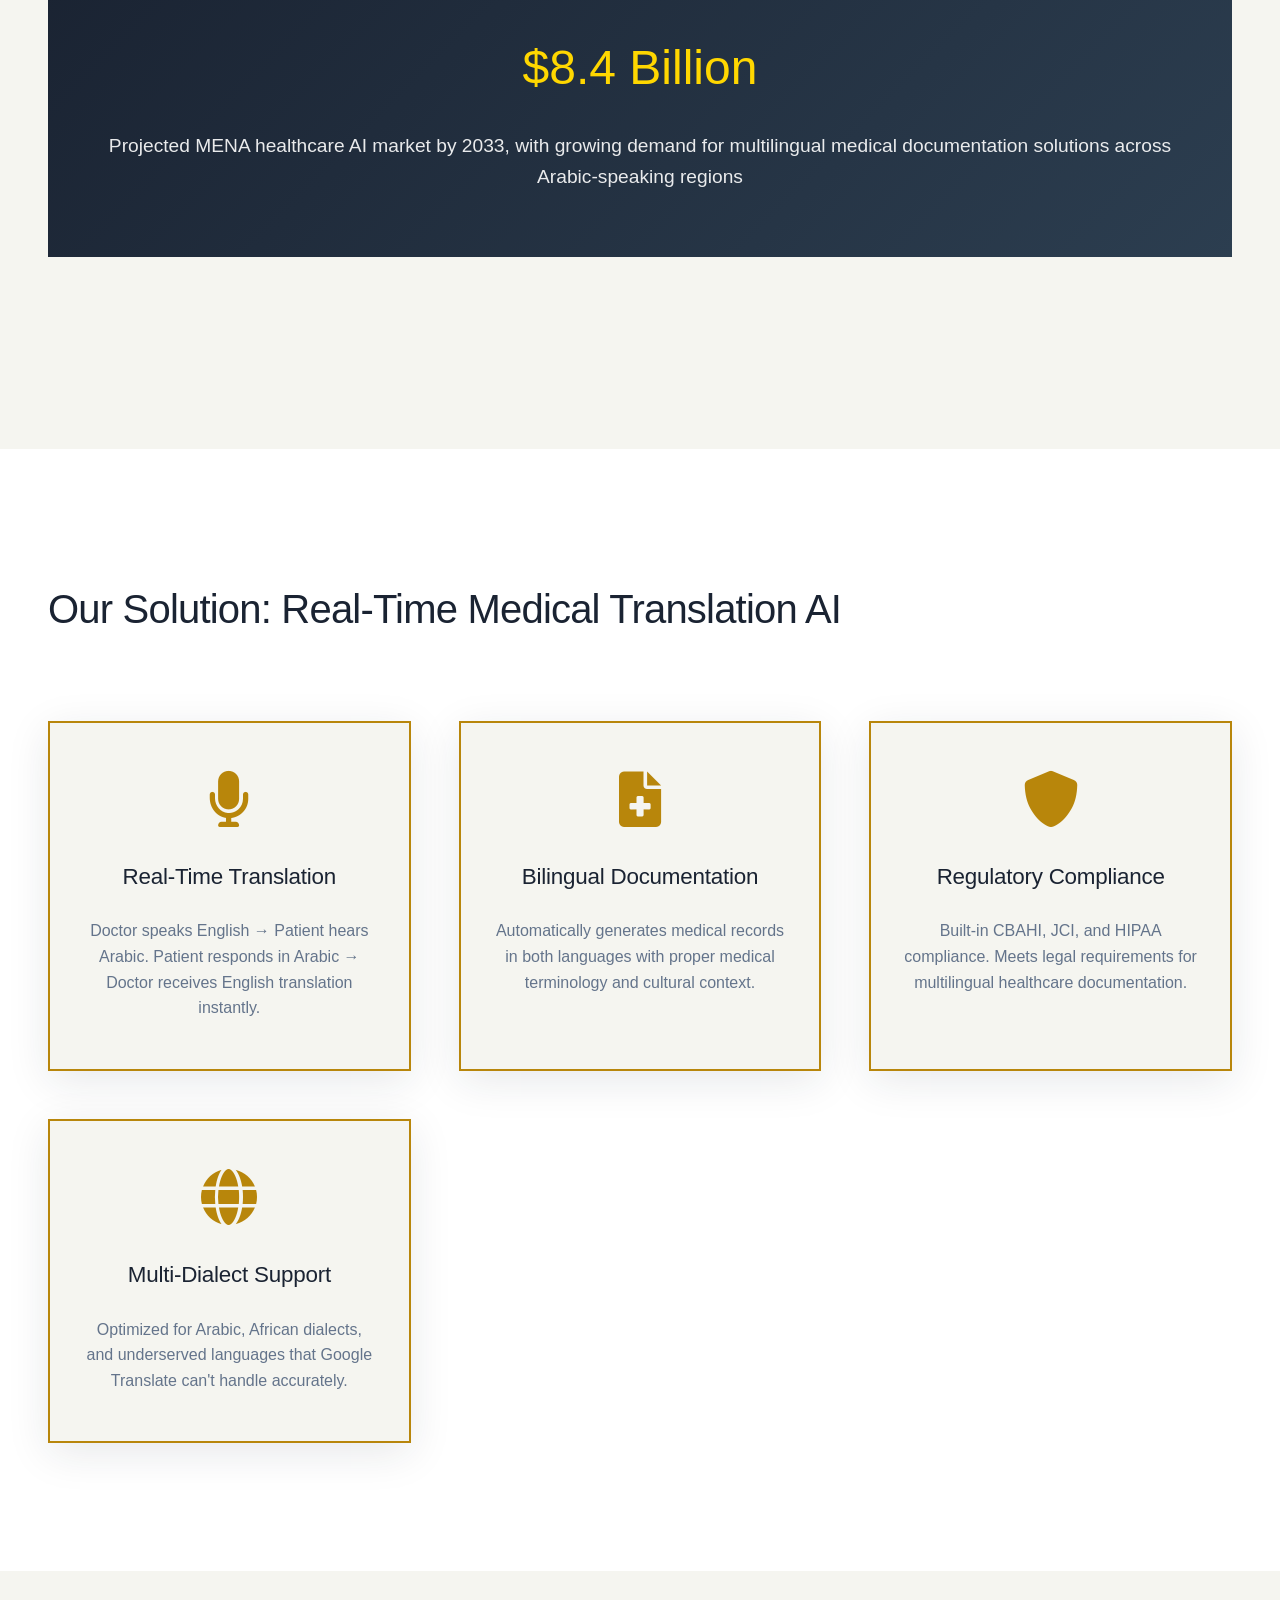
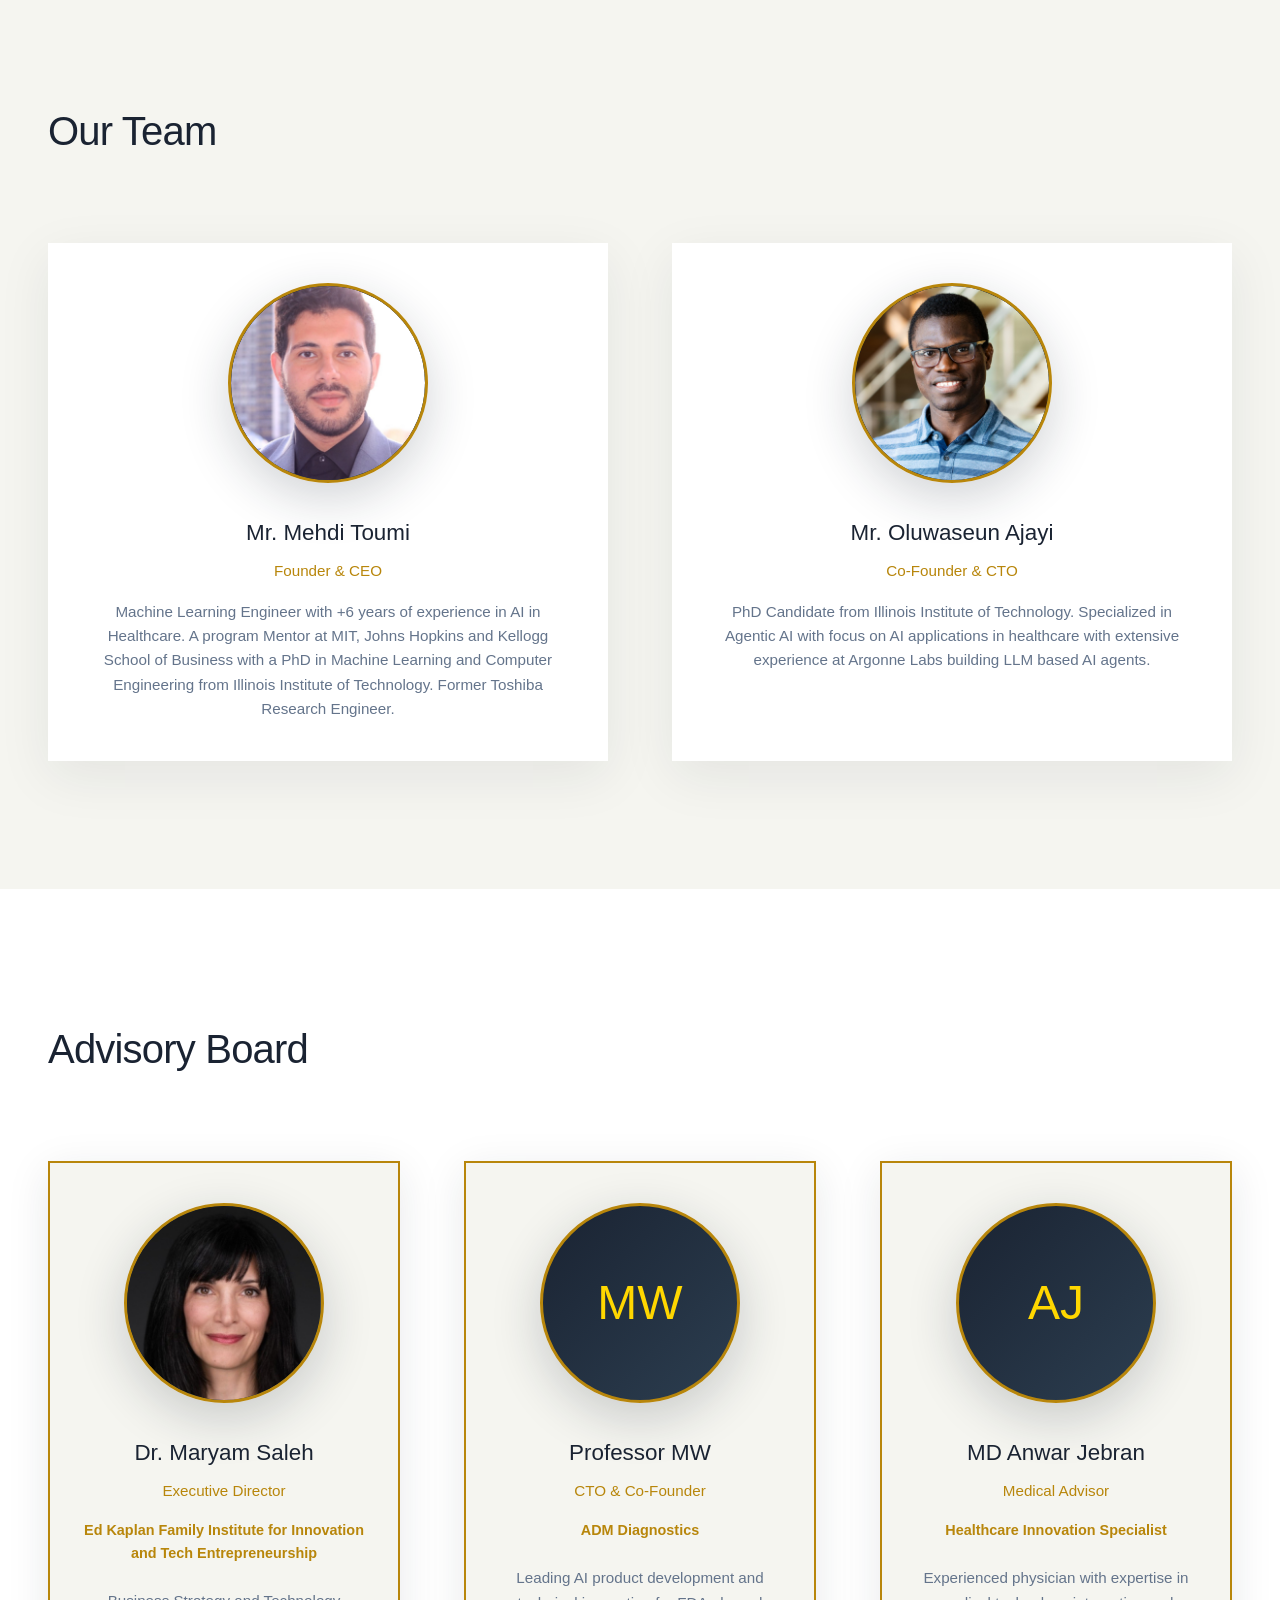
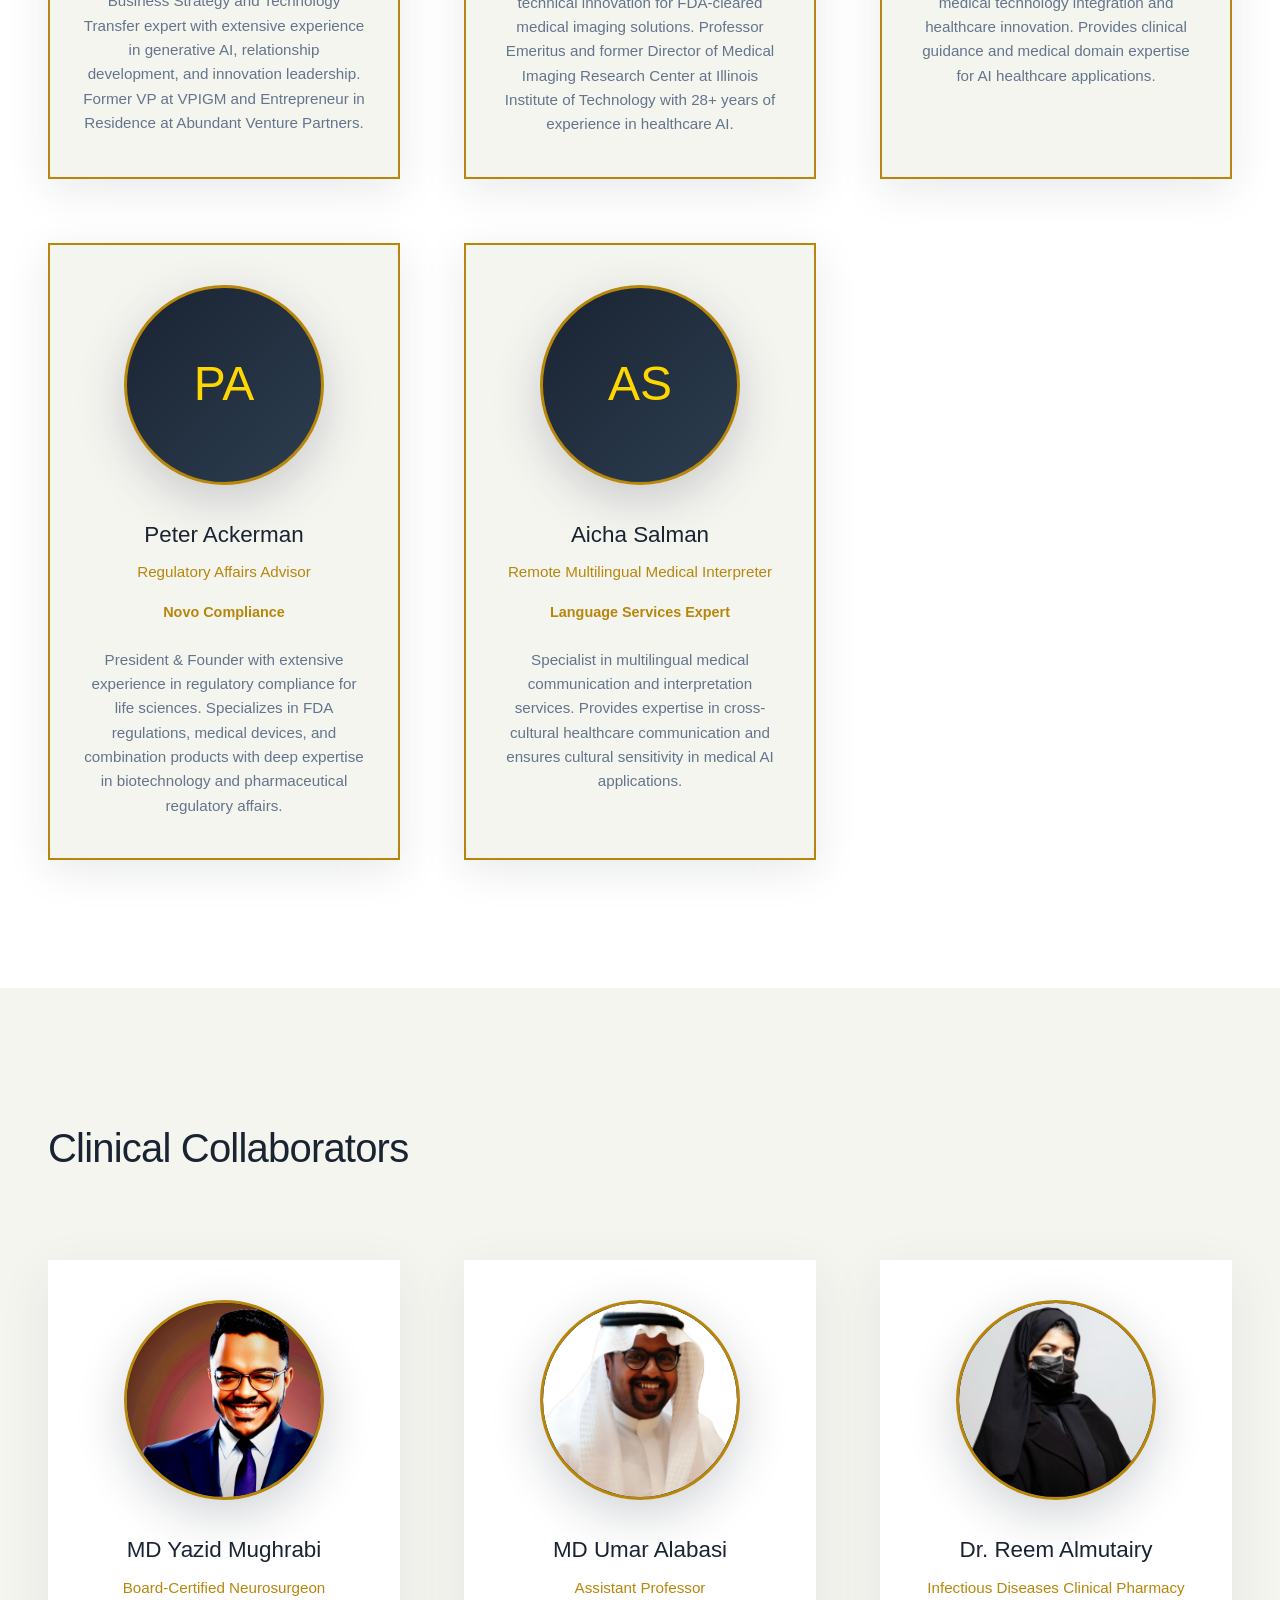
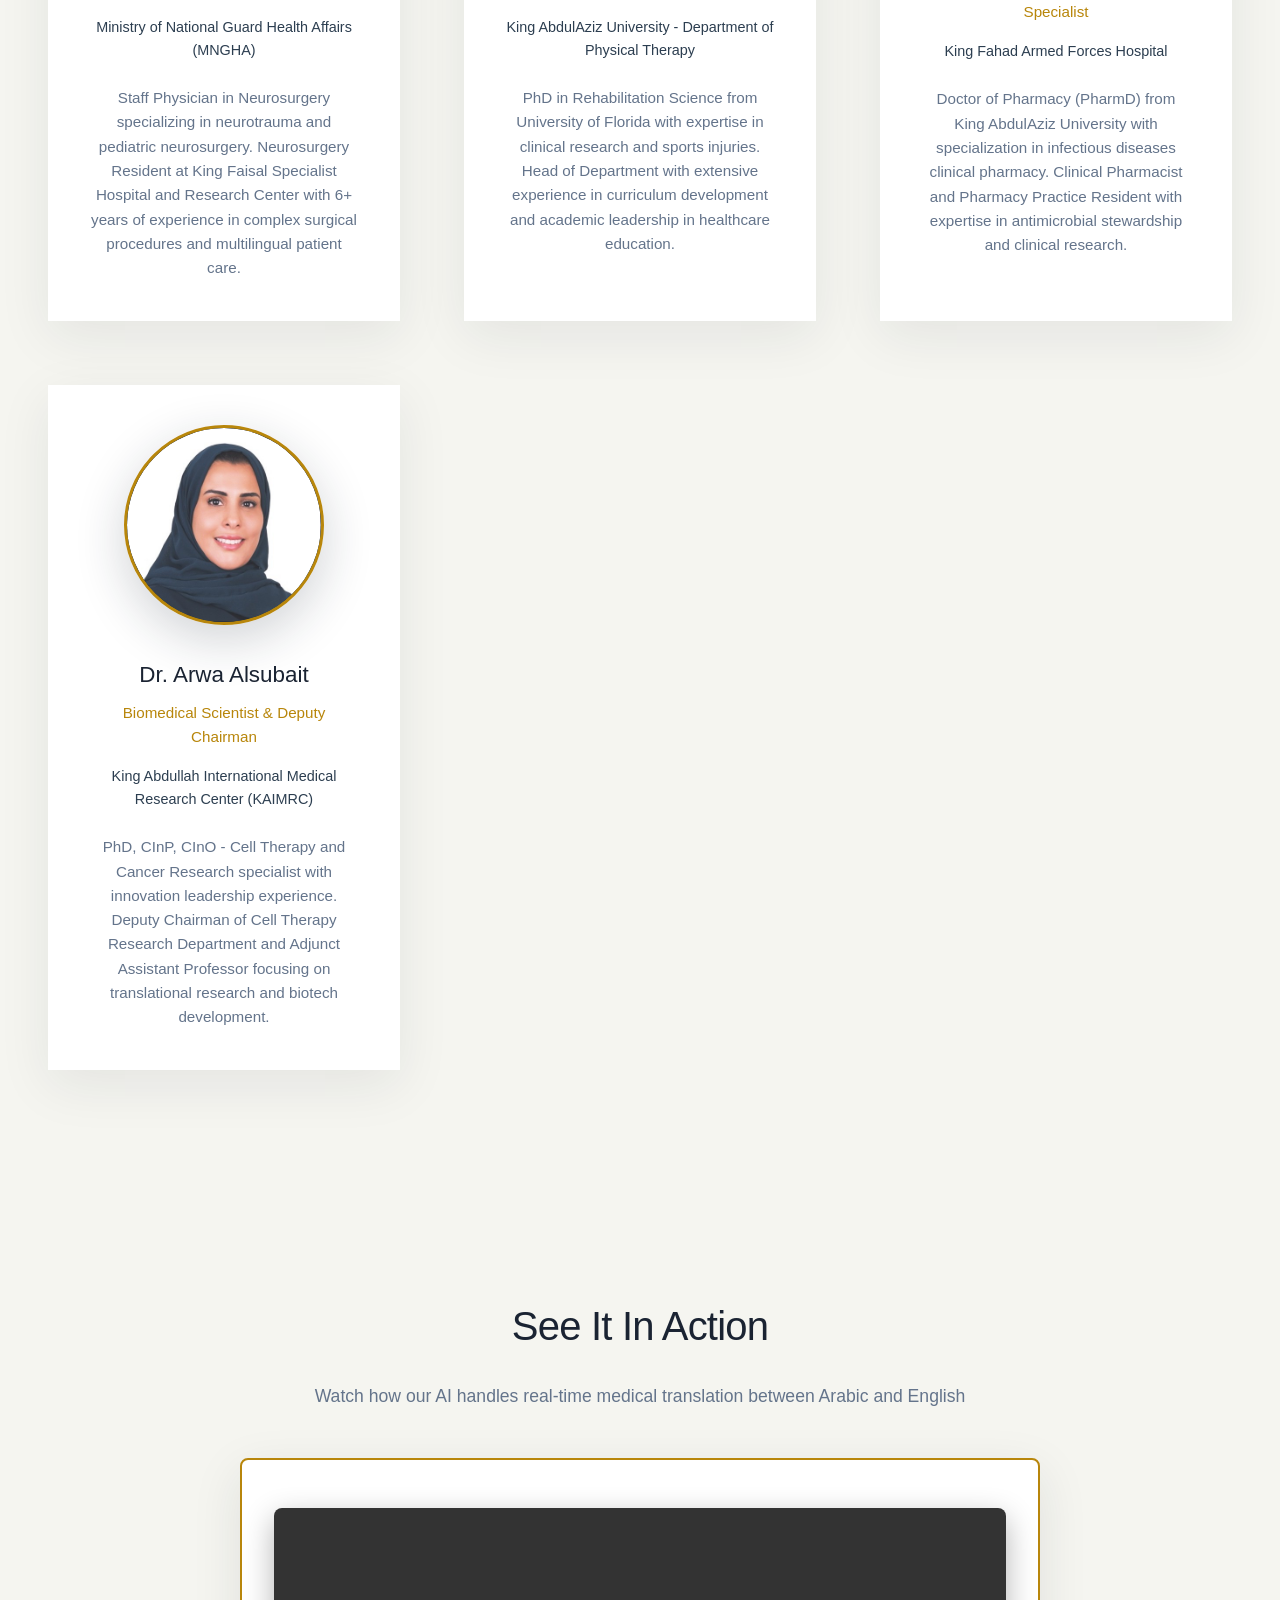
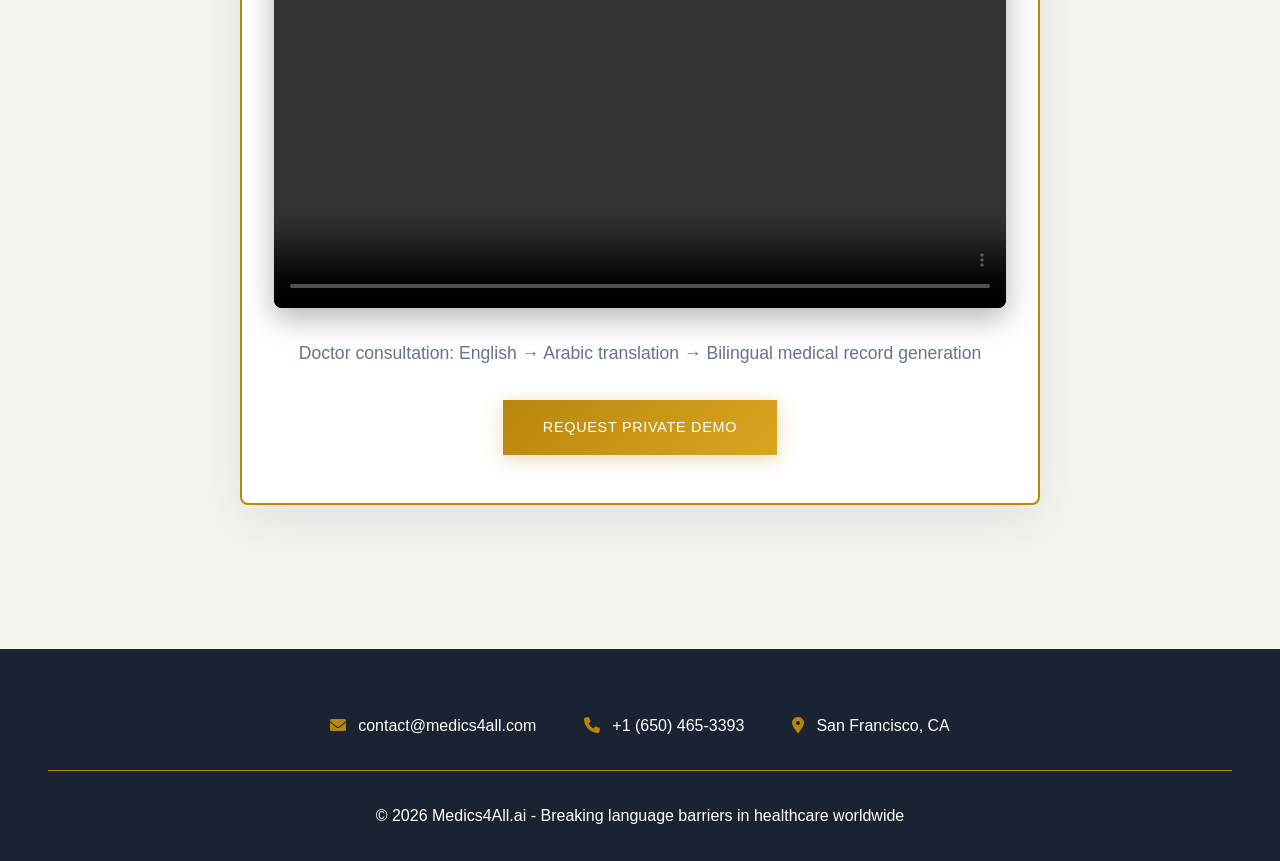
==== commit 2e4c2d58: "Final website updates: team bios, contact info, logo fix, and UI improvements - Updated Mehdi and Aj" ====
--- a/index.html
+++ b/index.html
@@ -64,6 +64,8 @@
         .logo img {
             height: 32px;
             width: auto;
+            background: transparent;
+            mix-blend-mode: multiply;
         }
 
         .nav-menu {
@@ -425,50 +427,6 @@
             font-weight: 600;
             font-size: 0.9rem;
             margin-bottom: 1.5rem;
-        }
-
-        /* Traction Section */
-        .traction-section {
-            padding: 8rem 3rem;
-            background: var(--warm-gray);
-        }
-
-        .traction-grid {
-            display: grid;
-            grid-template-columns: repeat(auto-fit, minmax(250px, 1fr));
-            gap: 3rem;
-            margin-top: 5rem;
-        }
-
-        .traction-card {
-            background: white;
-            padding: 3rem 2rem;
-            text-align: center;
-            box-shadow: 0 15px 50px rgba(26, 35, 50, 0.1);
-            transition: transform 0.3s ease;
-            border: 2px solid transparent;
-        }
-
-        .traction-card:hover {
-            transform: translateY(-5px);
-            border-color: var(--dark-gold);
-        }
-
-        .traction-number {
-            font-size: 3rem;
-            font-weight: 300;
-            color: var(--dark-gold);
-            display: block;
-            margin-bottom: 1rem;
-            letter-spacing: -0.02em;
-        }
-
-        .traction-metric {
-            color: var(--primary-navy);
-            font-weight: 500;
-            font-size: 1rem;
-            text-transform: uppercase;
-            letter-spacing: 0.05em;
         }
 
         /* Demo Section - Less prominent styling */
@@ -732,7 +690,7 @@
                     </div>
                     <h3 class="team-name">Mr. Mehdi Toumi</h3>
                     <div class="team-role">Founder & CEO</div>
-                    <div class="team-bio">Machine Learning Engineer with expertise in Computer Vision, Signal Processing, and Data Science. Former MIT AIML Program Mentor and ex-Toshiba ML Research Engineer. PhD in Machine Learning and Computer Engineering from Illinois Institute of Technology with extensive experience in multimodal AI and healthcare applications.</div>
+                    <div class="team-bio">Machine Learning Engineer with +6 years of experience in AI in Healthcare. A program Mentor at MIT, Johns Hopkins and Kellogg School of Business with a PhD in Machine Learning and Computer Engineering from Illinois Institute of Technology. Former Toshiba Research Engineer.</div>
                 </div>
                 <div class="team-card">
                     <div class="team-avatar">
@@ -740,7 +698,7 @@
                     </div>
                     <h3 class="team-name">Mr. Oluwaseun Ajayi</h3>
                     <div class="team-role">Co-Founder & CTO</div>
-                    <div class="team-bio">PhD Candidate and Graduate Research Assistant at Illinois Institute of Technology. Specialized in Electrical Engineering with focus on AI applications in healthcare. Research Assistant with 5+ years experience in machine learning and system integration projects.</div>
+                    <div class="team-bio">PhD Candidate from Illinois Institute of Technology. Specialized in Agentic AI with focus on AI applications in healthcare with extensive experience at Argonne Labs building LLM based AI agents.</div>
                 </div>
             </div>
         </div>
@@ -837,31 +795,6 @@
         </div>
     </section>
 
-    <!-- Traction Section -->
-    <section id="traction" class="traction-section">
-        <div class="container">
-            <h2 class="section-title">Early Traction</h2>
-            <div class="traction-grid">
-                <div class="traction-card">
-                    <span class="traction-number">5</span>
-                    <div class="traction-metric">Hospital Pilots Committed</div>
-                </div>
-                <div class="traction-card">
-                    <span class="traction-number">95%</span>
-                    <div class="traction-metric">Translation Accuracy</div>
-                </div>
-                <div class="traction-card">
-                    <span class="traction-number">12</span>
-                    <div class="traction-metric">Saudi Doctor Advisors</div>
-                </div>
-                <div class="traction-card">
-                    <span class="traction-number">$8.4B</span>
-                    <div class="traction-metric">MENA AI Healthcare Market by 2033</div>
-                </div>
-            </div>
-        </div>
-    </section>
-
     <!-- Demo Section -->
     <section id="demo" class="demo-section">
         <div class="container">
@@ -886,11 +819,11 @@
             <div class="contact-info">
                 <div class="contact-item">
                     <i class="fas fa-envelope"></i>
-                    <span>contact@medics4all.ai</span>
+                    <span>contact@medics4all.com</span>
                 </div>
                 <div class="contact-item">
                     <i class="fas fa-phone"></i>
-                    <span>+1 (555) 123-4567</span>
+                    <span>+1 (650) 465-3393</span>
                 </div>
                 <div class="contact-item">
                     <i class="fas fa-map-marker-alt"></i>
@@ -898,7 +831,7 @@
                 </div>
             </div>
             <div style="margin-top: 2rem; padding-top: 2rem; border-top: 1px solid var(--dark-gold);">
-                <p>&copy; 2024 Medics4All.ai - Breaking language barriers in healthcare worldwide</p>
+                <p>&copy; 2026 Medics4All.ai - Breaking language barriers in healthcare worldwide</p>
             </div>
         </div>
     </footer>
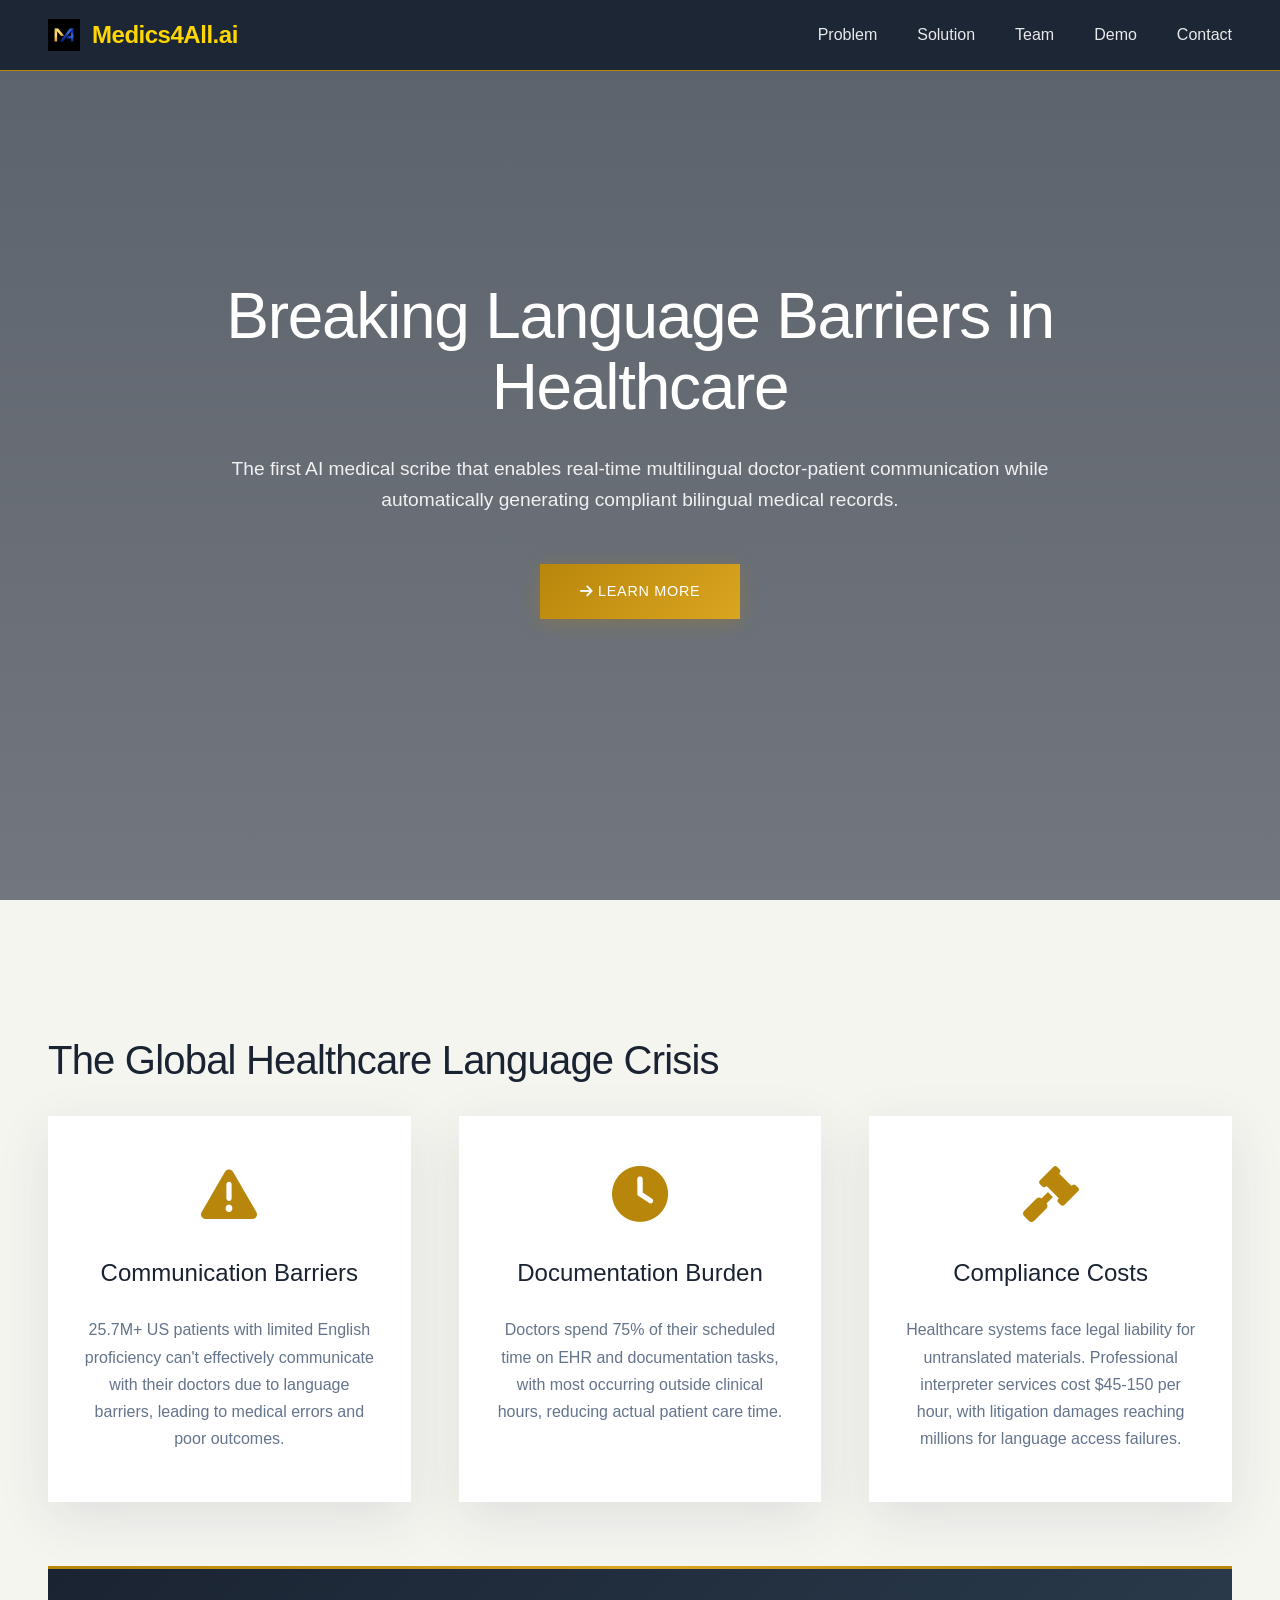
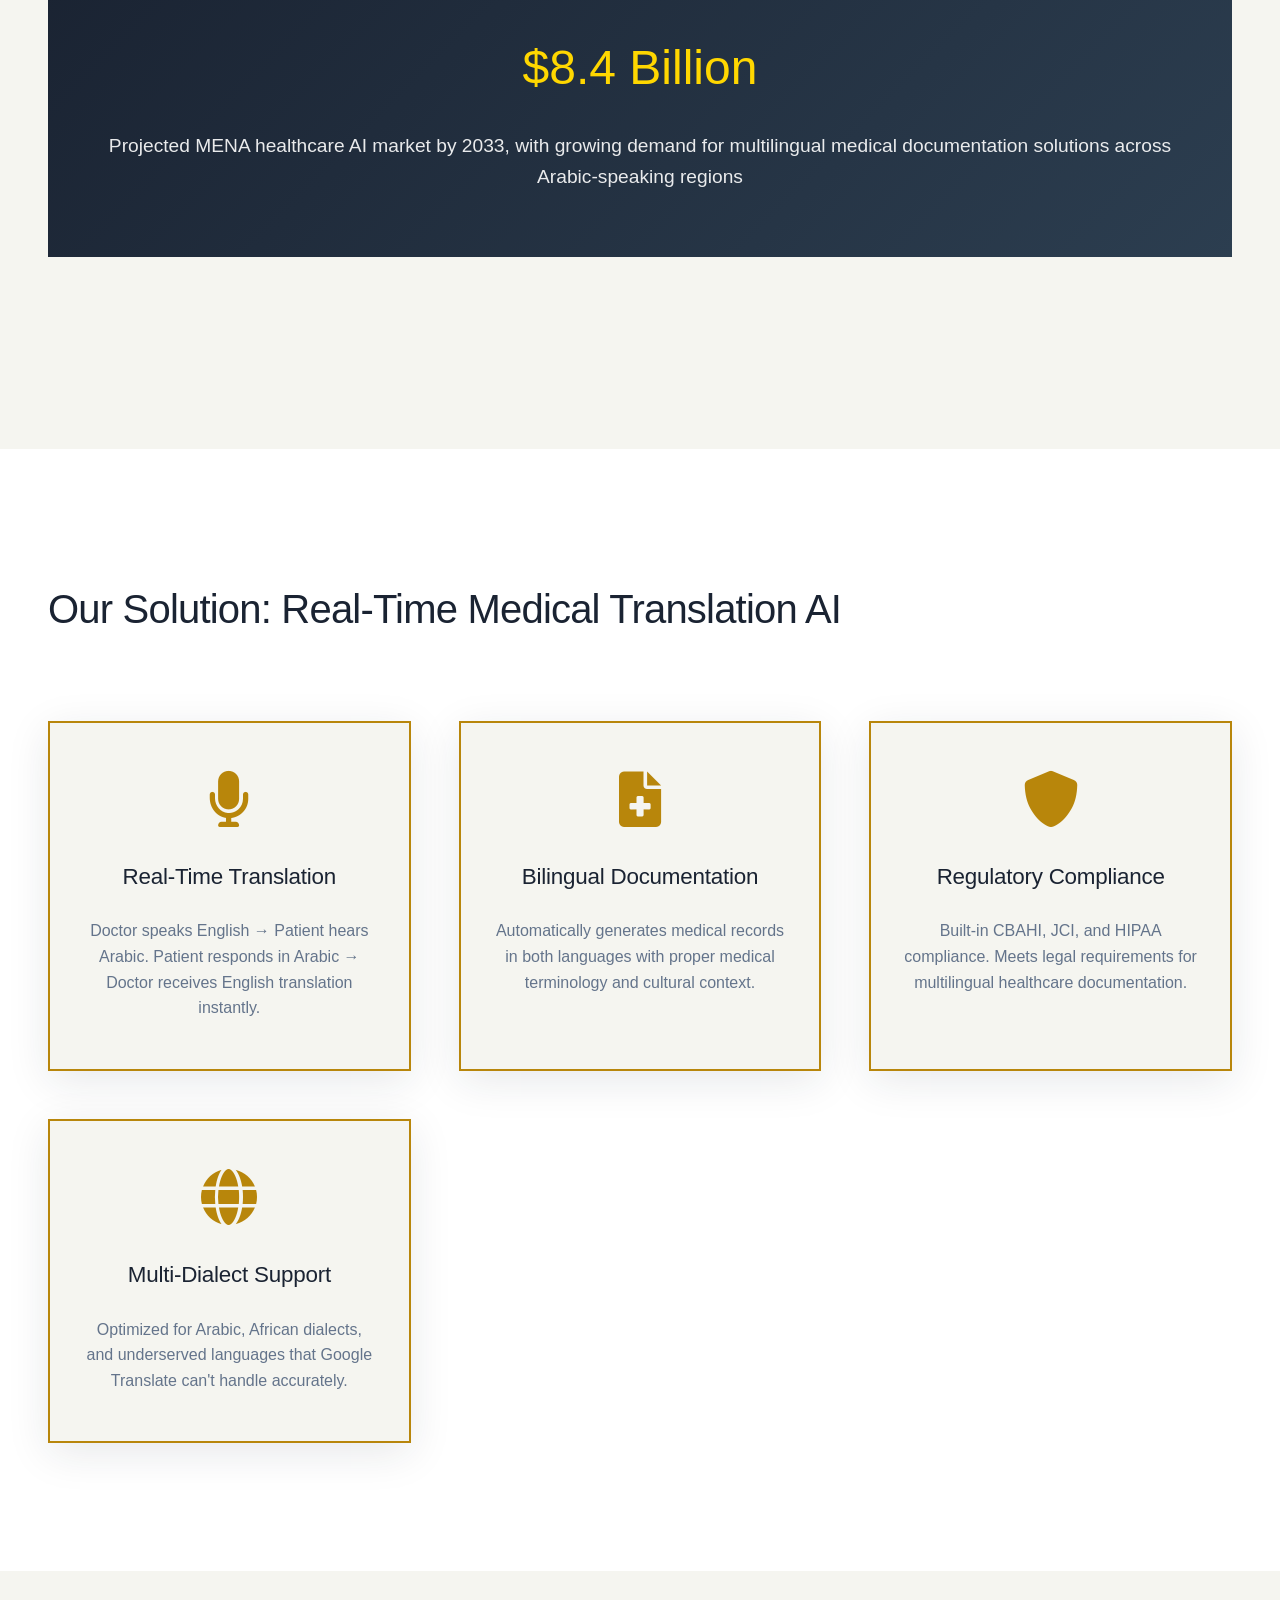
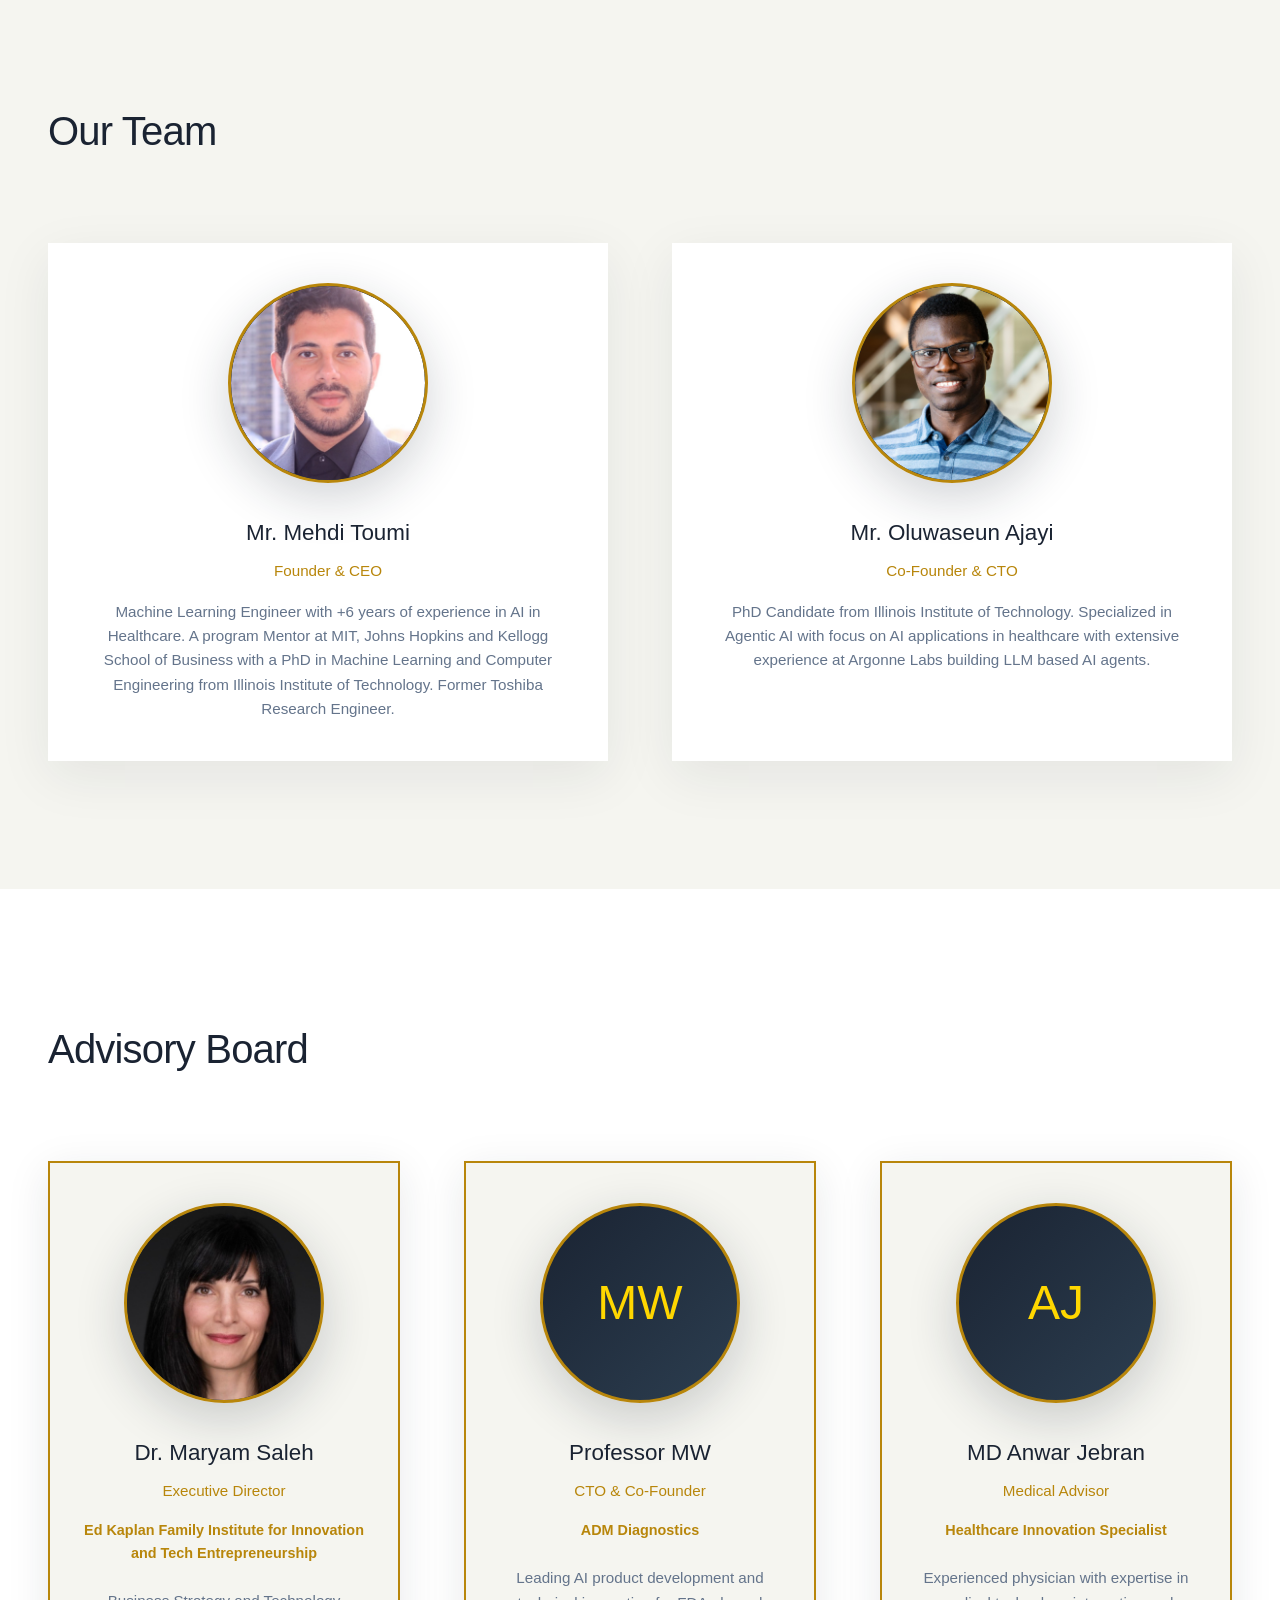
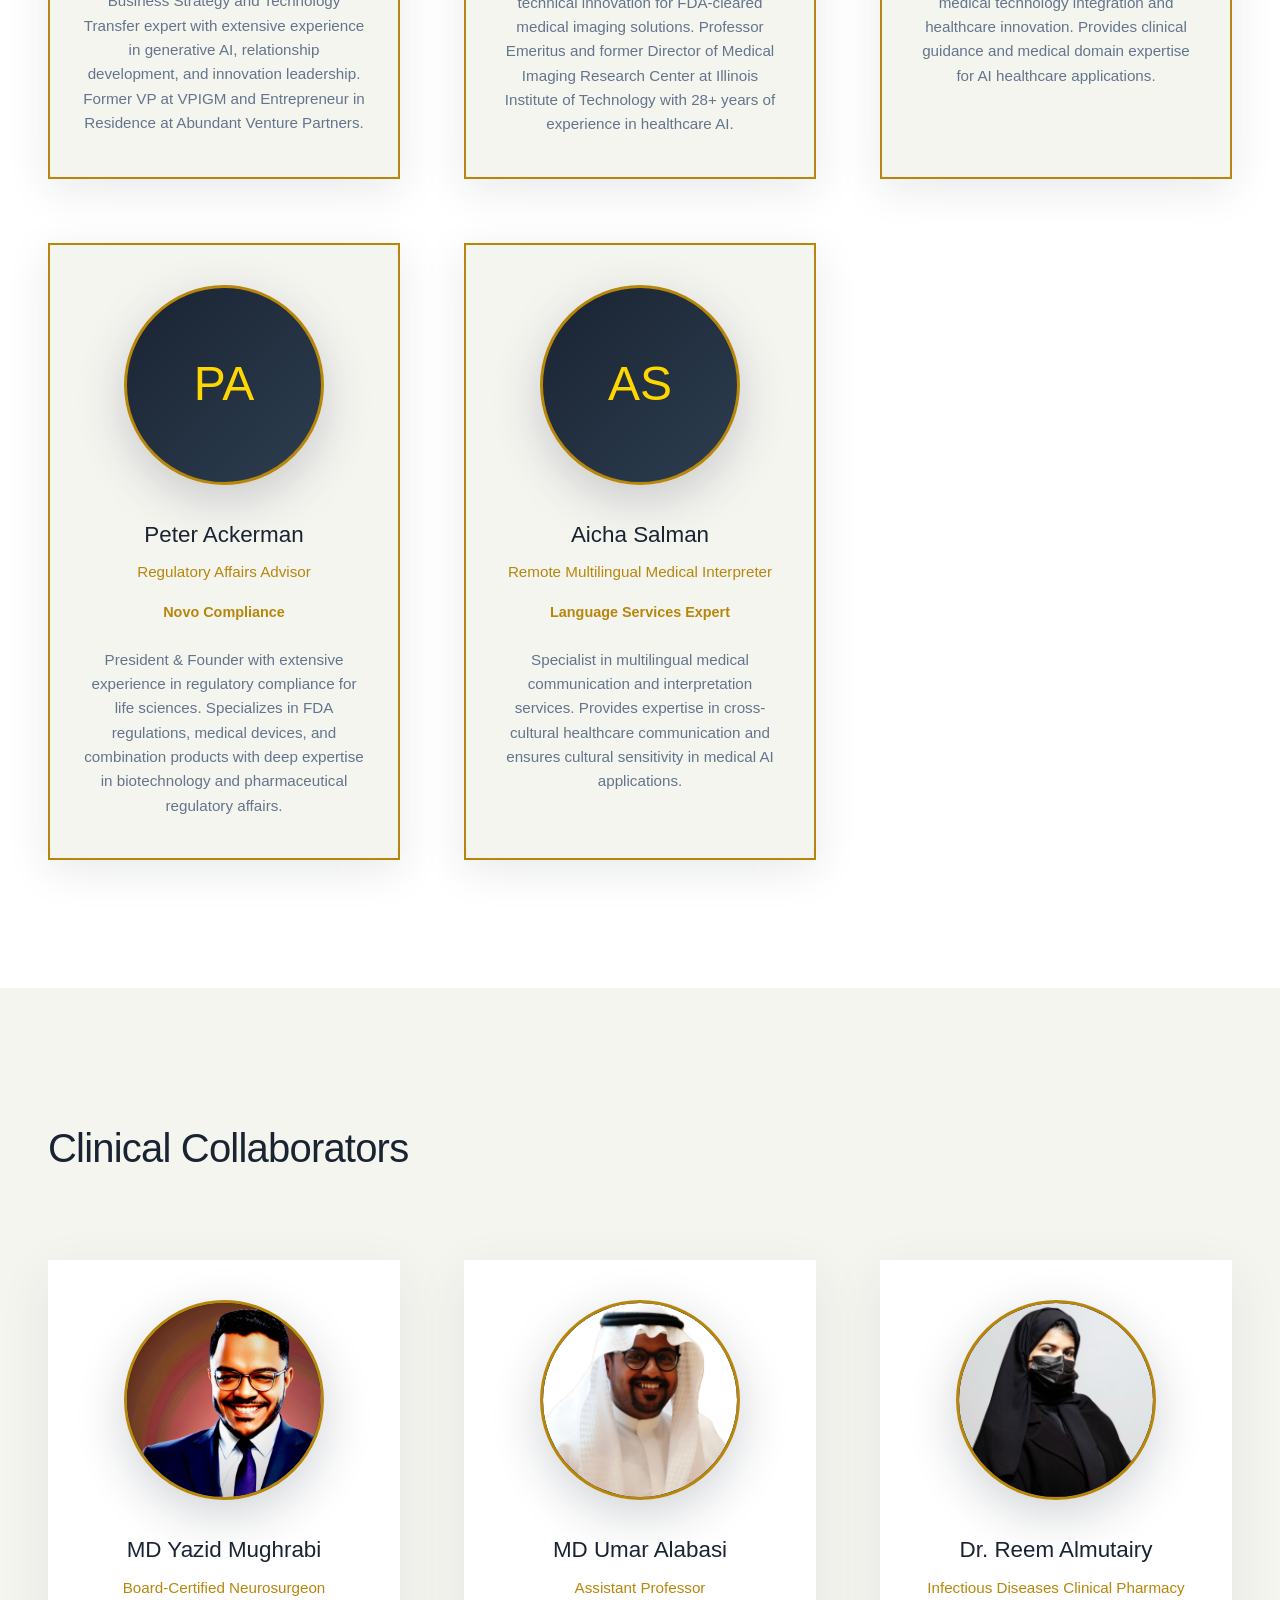
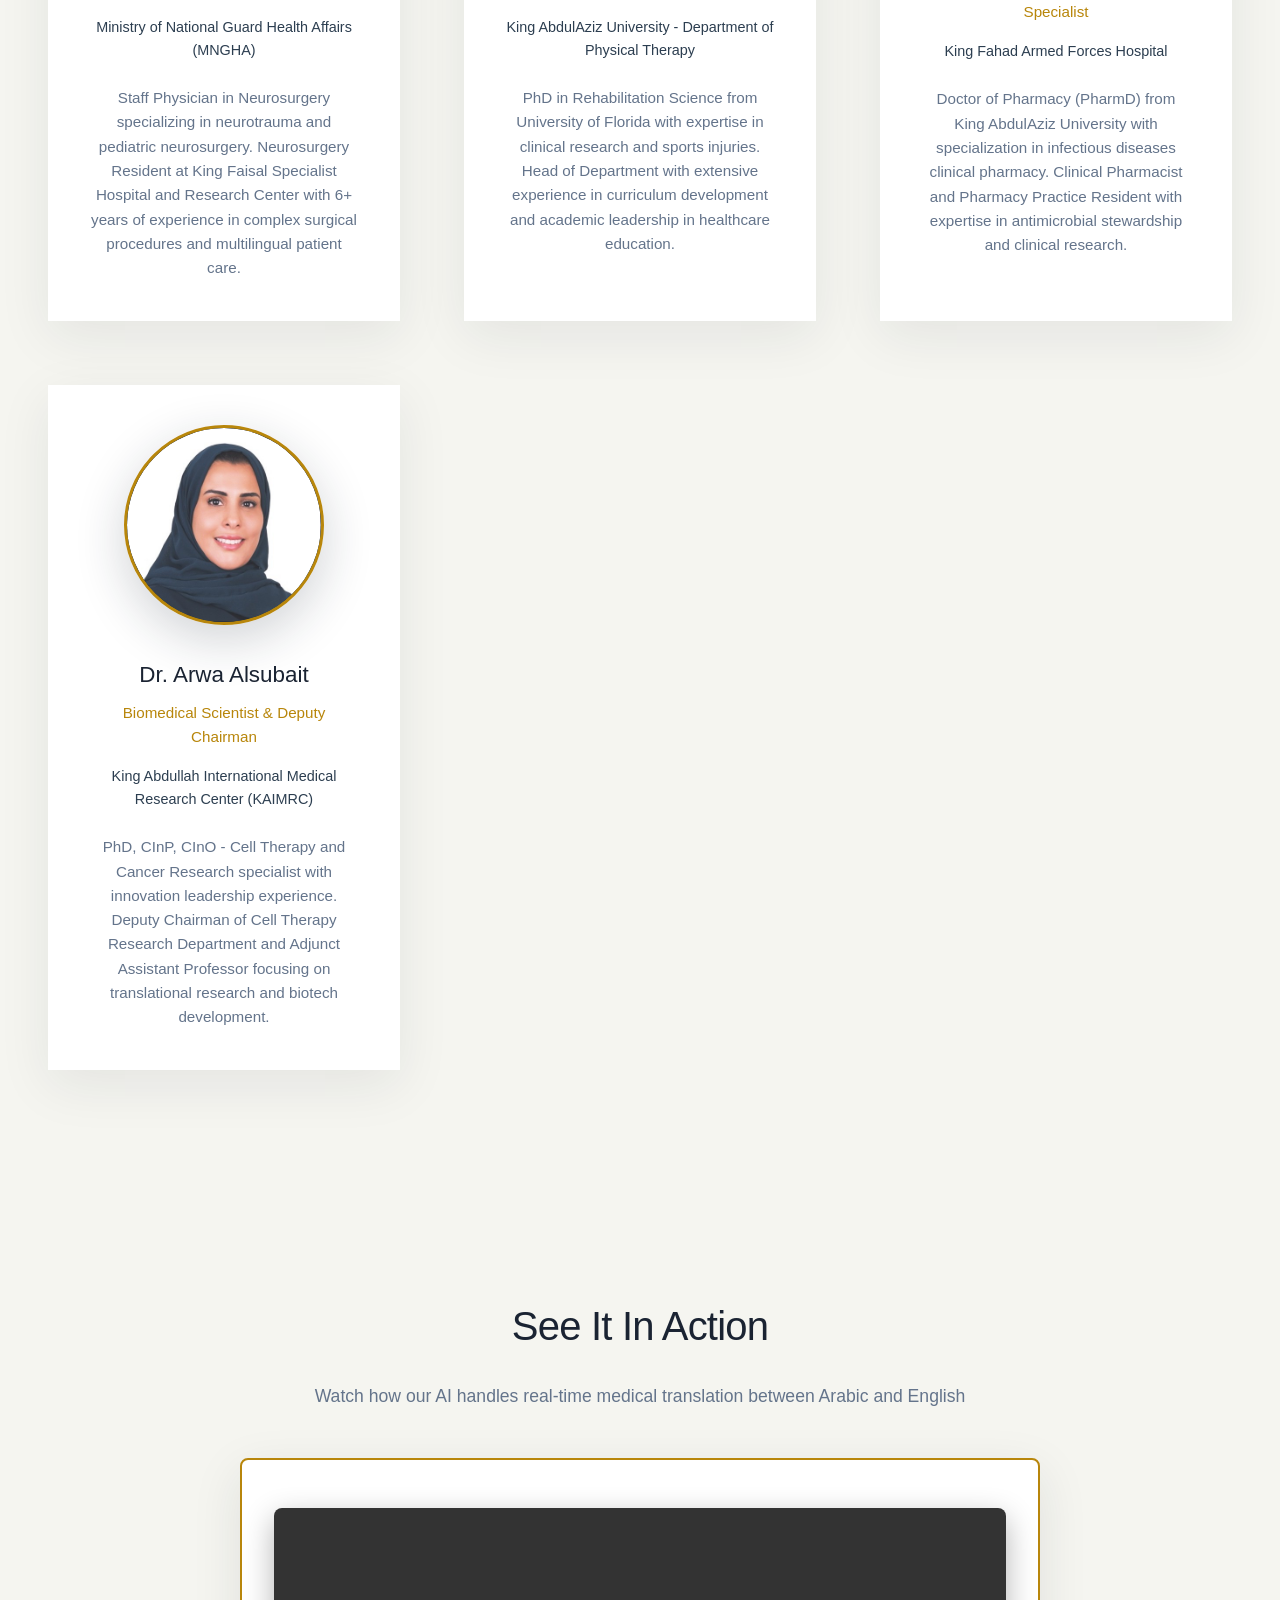
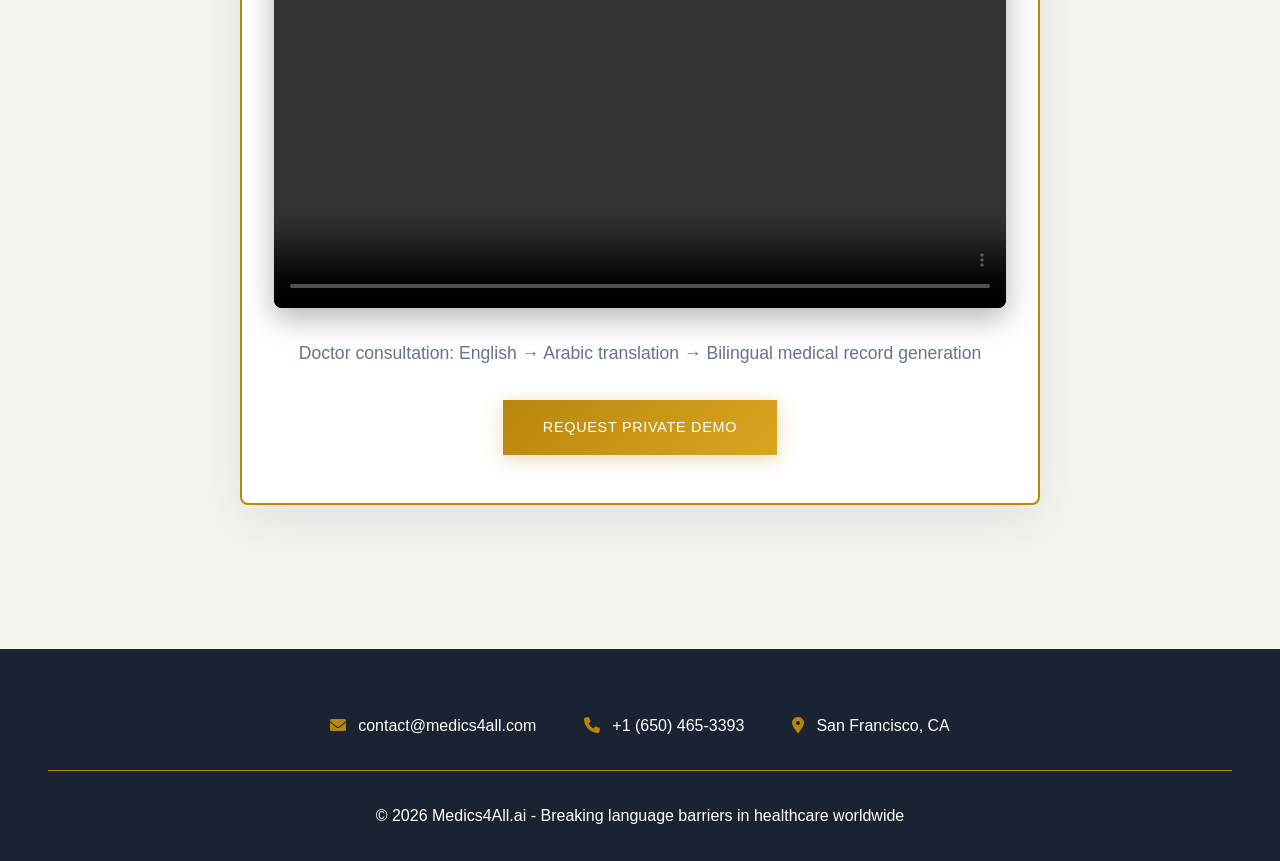
==== commit 17418472: "Fix logo: revert to original bright colors - Removed CSS changes that darkened the logo Co-authored-" ====
--- a/index.html
+++ b/index.html
@@ -64,8 +64,6 @@
         .logo img {
             height: 32px;
             width: auto;
-            background: transparent;
-            mix-blend-mode: multiply;
         }
 
         .nav-menu {
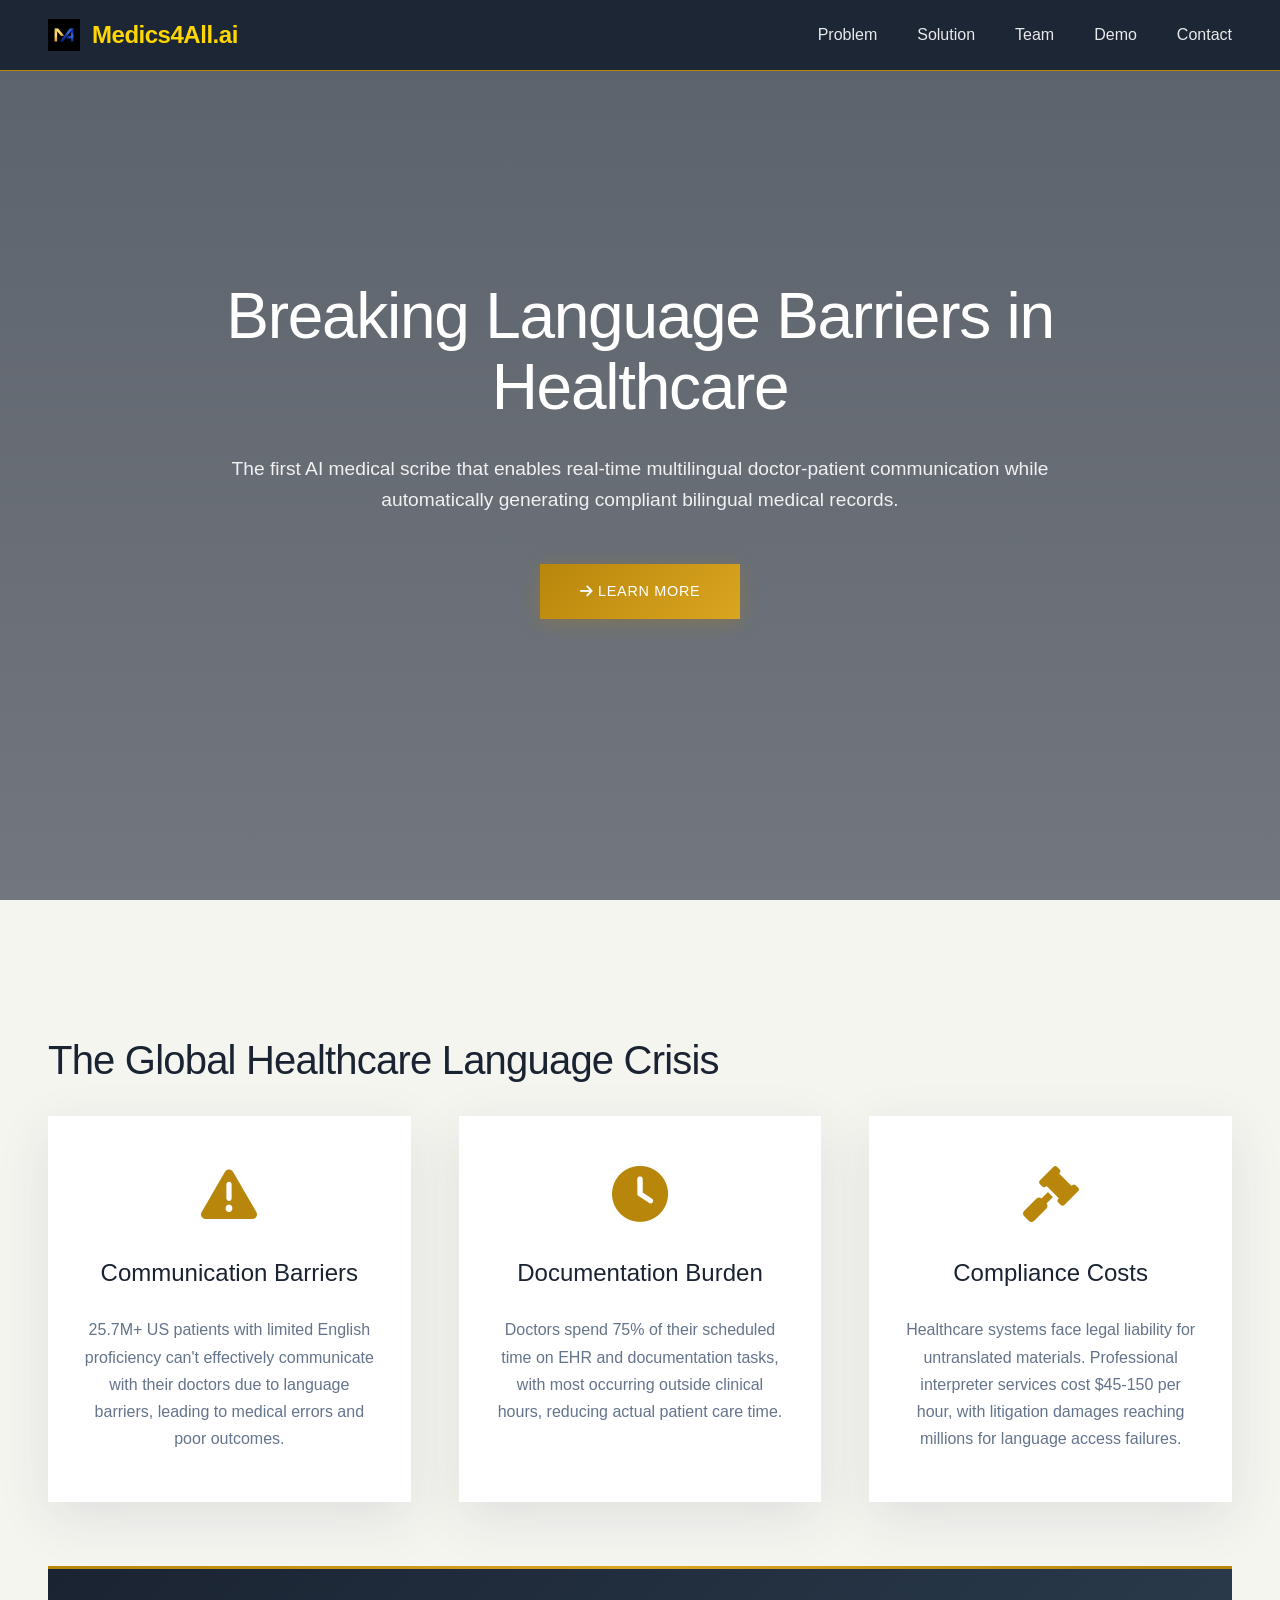
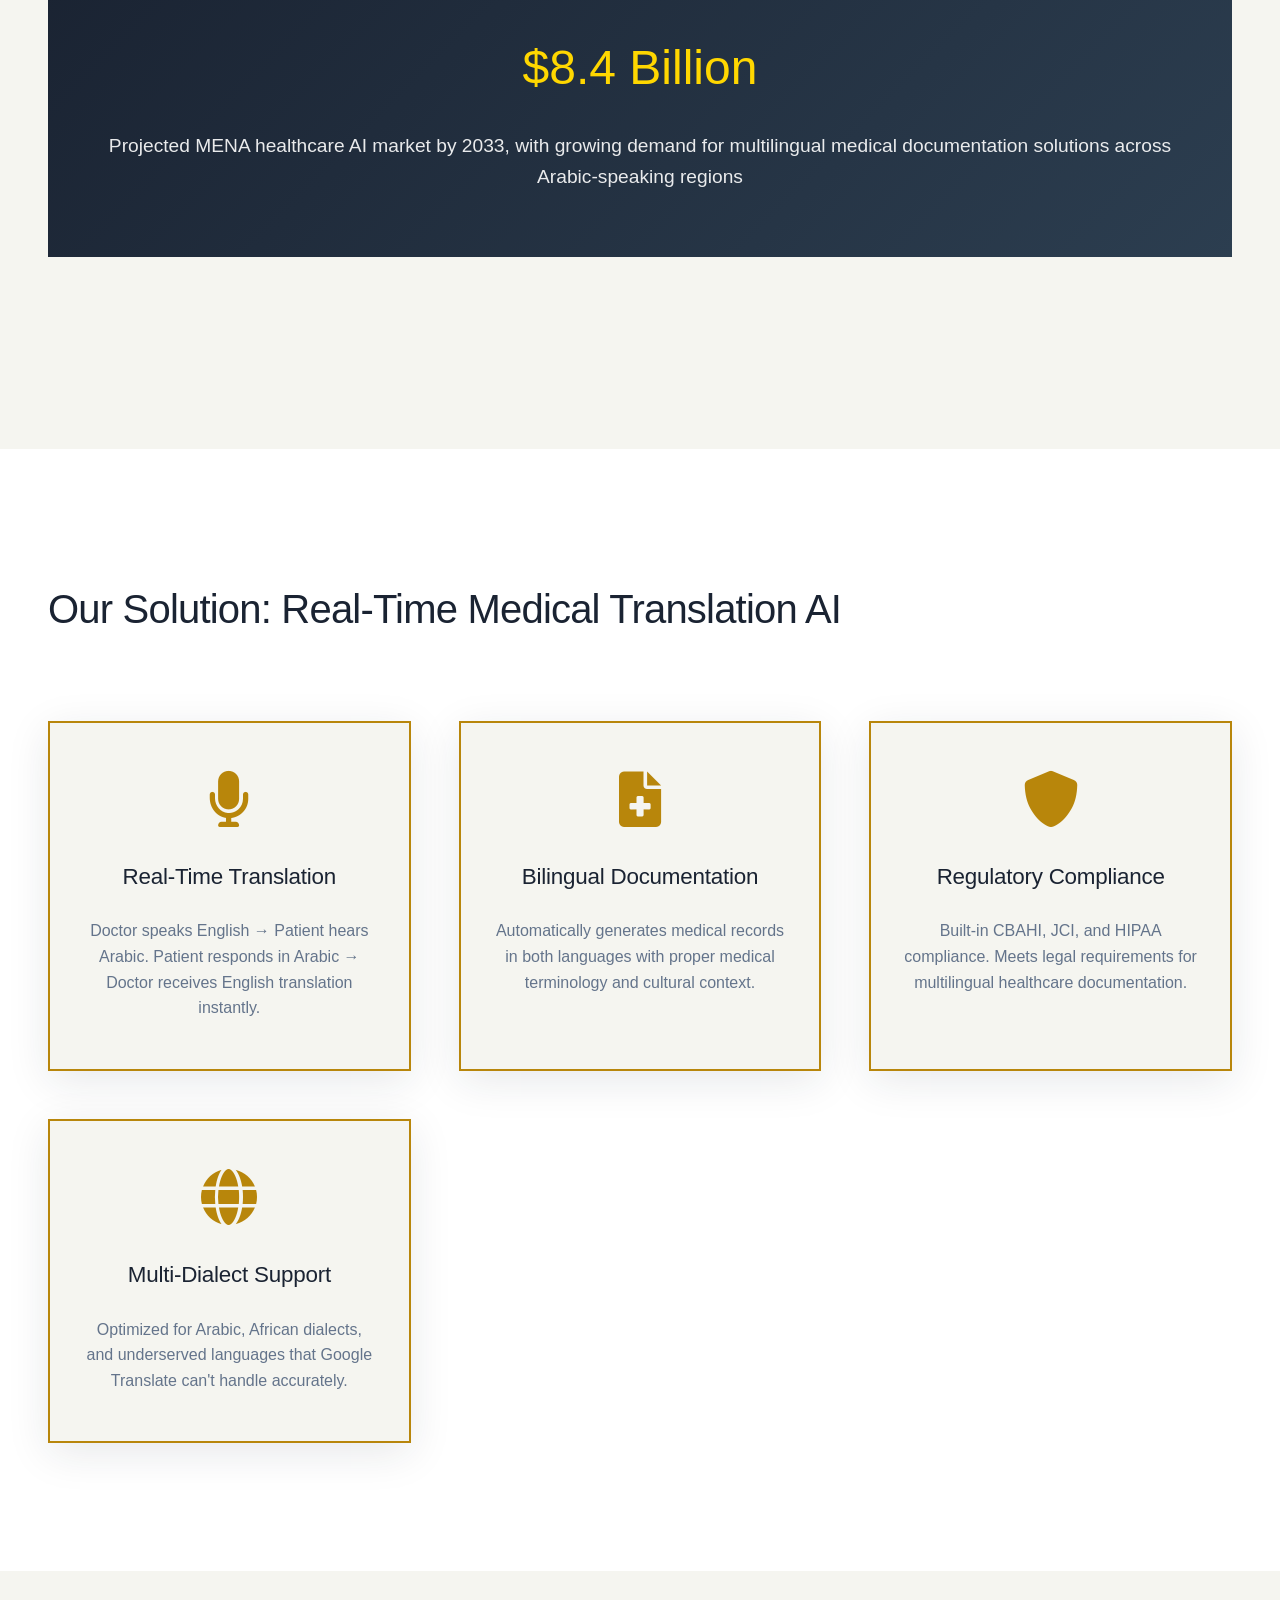
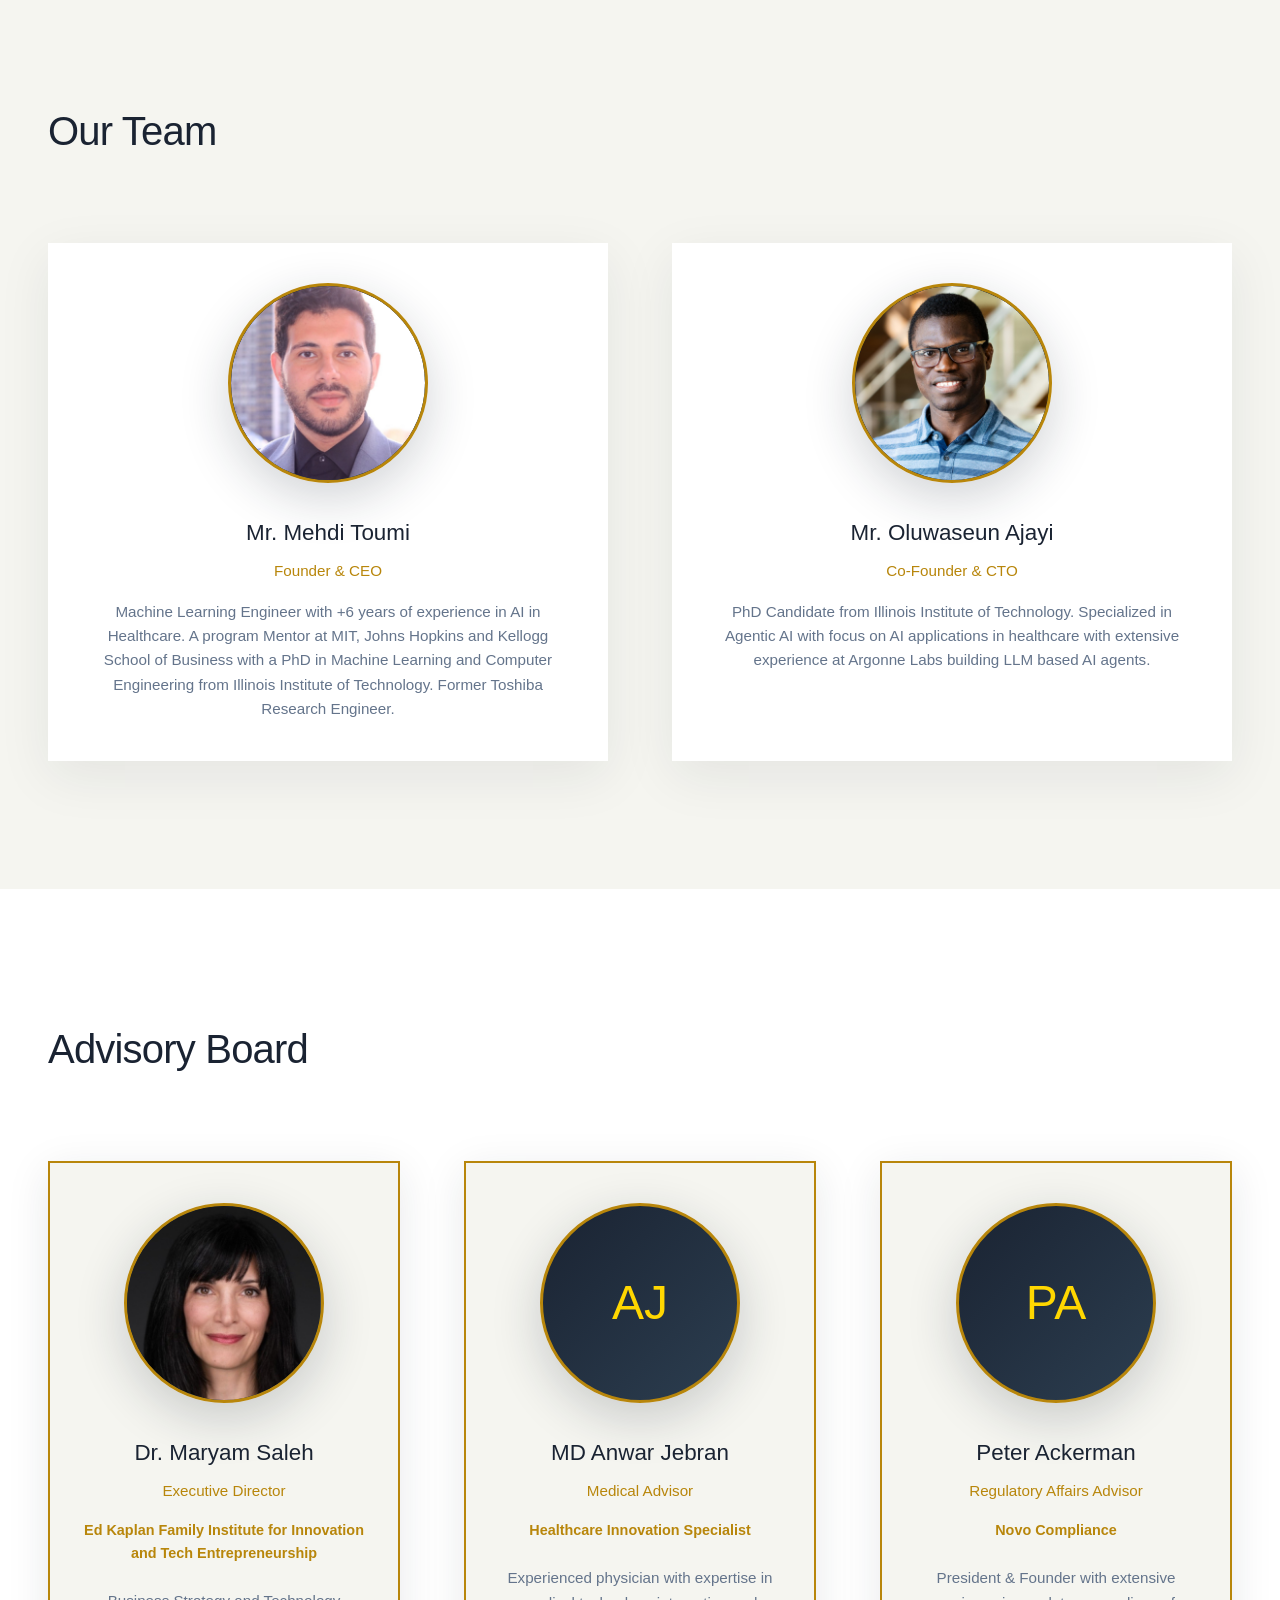
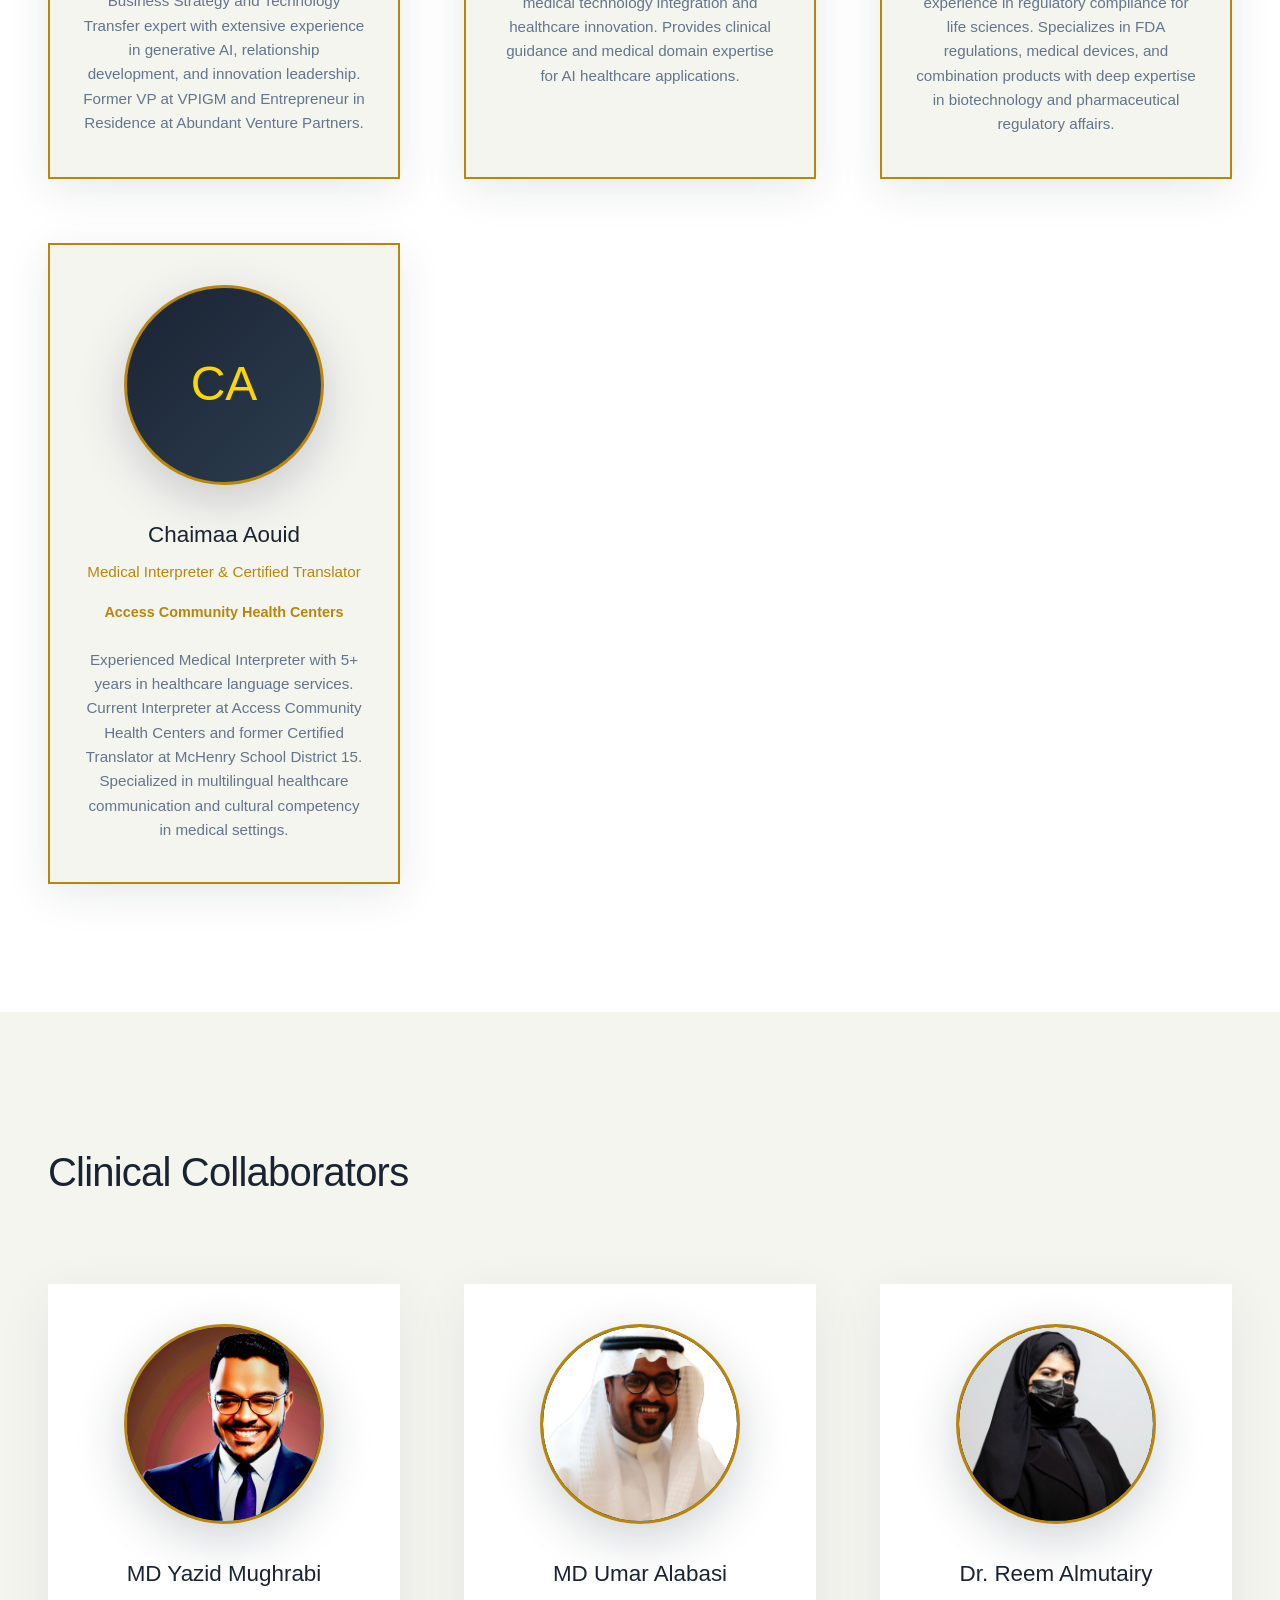
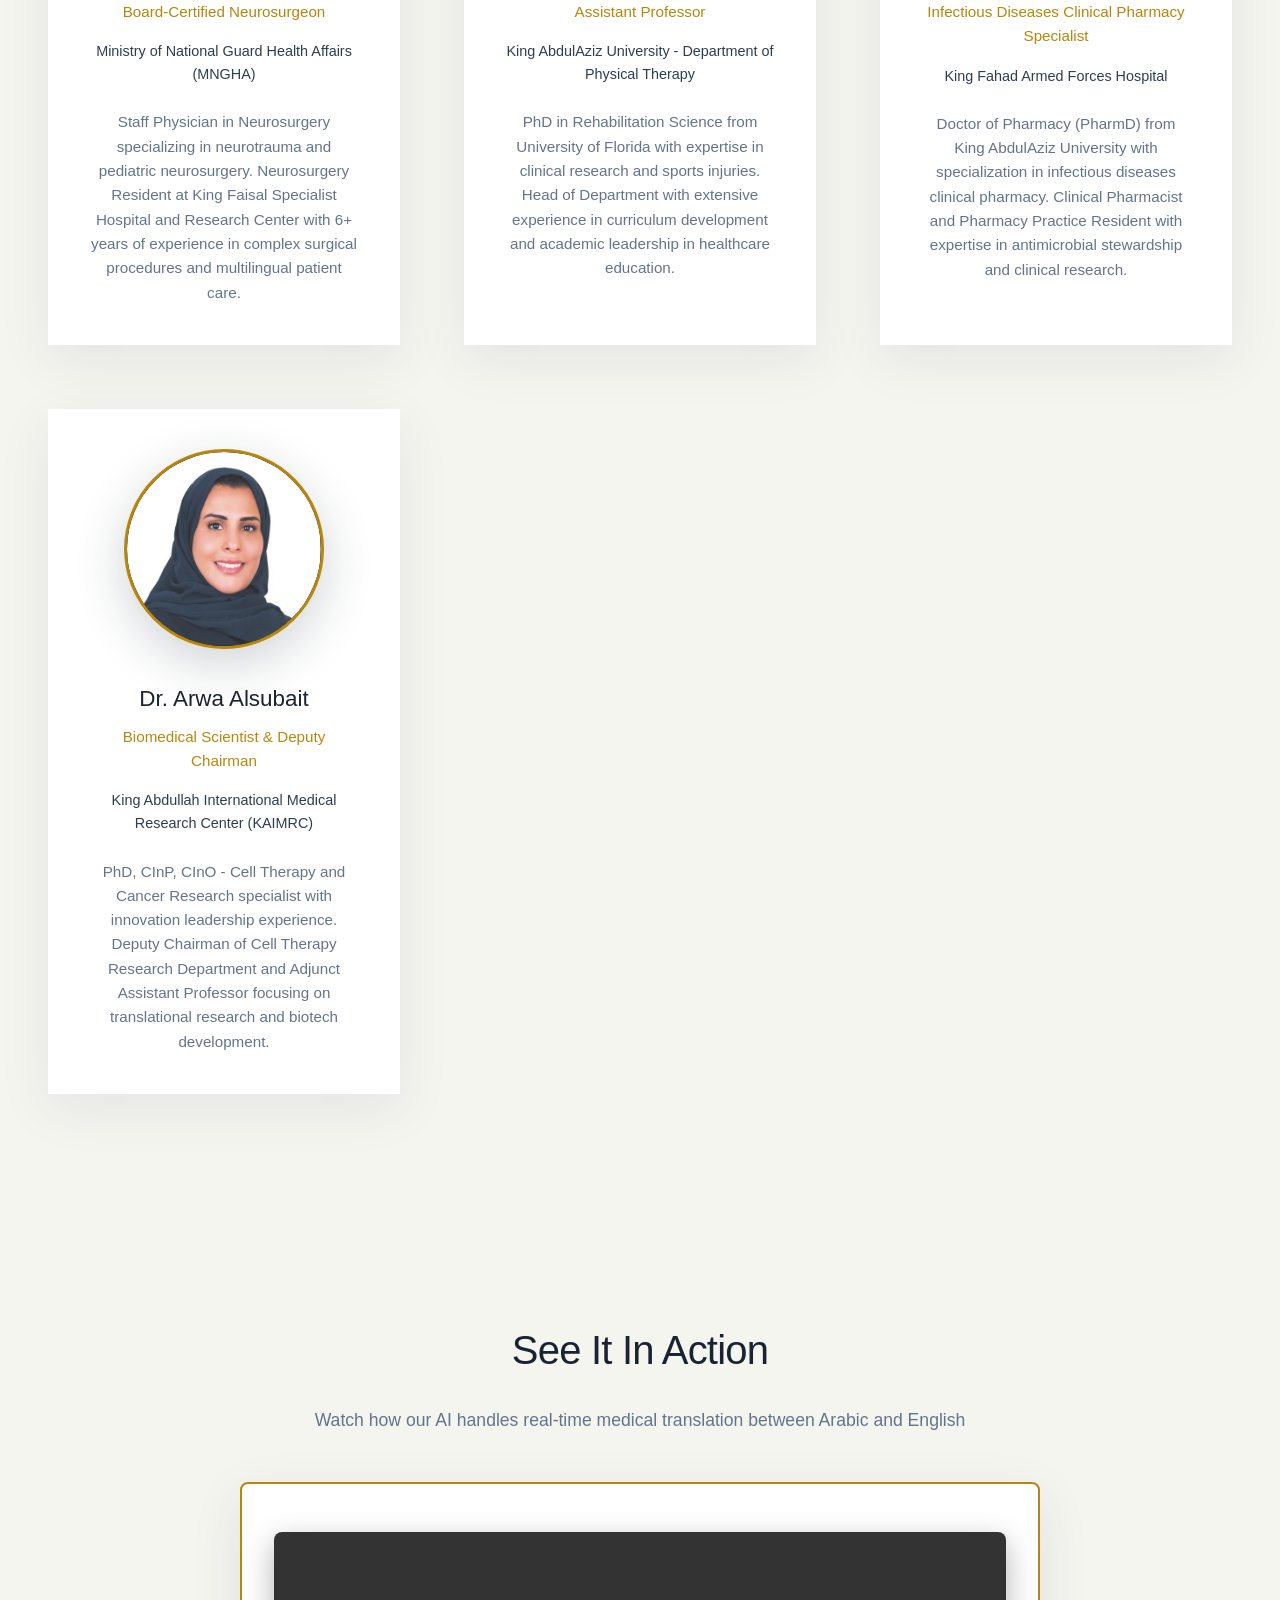
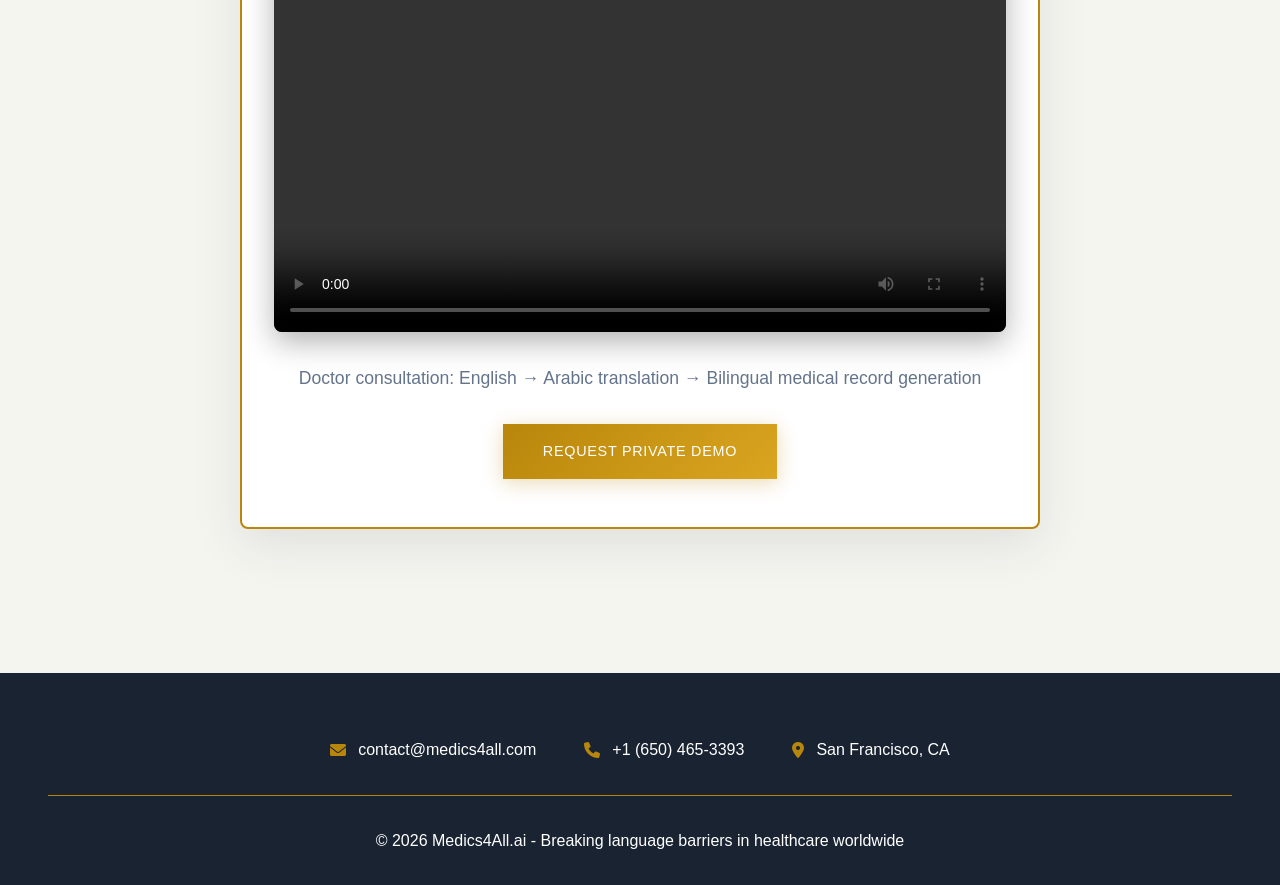
==== commit 4b537586: "Update advisory board: Add Chaimaa Aould, remove Professor MW Co-authored-by: Cursor <cursoragent@cu" ====
--- a/index.html
+++ b/index.html
@@ -717,13 +717,6 @@
                     <div class="team-bio">Business Strategy and Technology Transfer expert with extensive experience in generative AI, relationship development, and innovation leadership. Former VP at VPIGM and Entrepreneur in Residence at Abundant Venture Partners.</div>
                 </div>
                 <div class="advisor-card">
-                    <div class="team-avatar placeholder">MW</div>
-                    <h3 class="team-name">Professor MW</h3>
-                    <div class="team-role">CTO & Co-Founder</div>
-                    <div class="team-hospital">ADM Diagnostics</div>
-                    <div class="team-bio">Leading AI product development and technical innovation for FDA-cleared medical imaging solutions. Professor Emeritus and former Director of Medical Imaging Research Center at Illinois Institute of Technology with 28+ years of experience in healthcare AI.</div>
-                </div>
-                <div class="advisor-card">
                     <div class="team-avatar placeholder">AJ</div>
                     <h3 class="team-name">MD Anwar Jebran</h3>
                     <div class="team-role">Medical Advisor</div>
@@ -738,11 +731,11 @@
                     <div class="team-bio">President & Founder with extensive experience in regulatory compliance for life sciences. Specializes in FDA regulations, medical devices, and combination products with deep expertise in biotechnology and pharmaceutical regulatory affairs.</div>
                 </div>
                 <div class="advisor-card">
-                    <div class="team-avatar placeholder">AS</div>
-                    <h3 class="team-name">Aicha Salman</h3>
-                    <div class="team-role">Remote Multilingual Medical Interpreter</div>
-                    <div class="team-hospital">Language Services Expert</div>
-                    <div class="team-bio">Specialist in multilingual medical communication and interpretation services. Provides expertise in cross-cultural healthcare communication and ensures cultural sensitivity in medical AI applications.</div>
+                    <div class="team-avatar placeholder">CA</div>
+                    <h3 class="team-name">Chaimaa Aouid</h3>
+                    <div class="team-role">Medical Interpreter & Certified Translator</div>
+                    <div class="team-hospital">Access Community Health Centers</div>
+                    <div class="team-bio">Experienced Medical Interpreter with 5+ years in healthcare language services. Current Interpreter at Access Community Health Centers and former Certified Translator at McHenry School District 15. Specialized in multilingual healthcare communication and cultural competency in medical settings.</div>
                 </div>
             </div>
         </div>
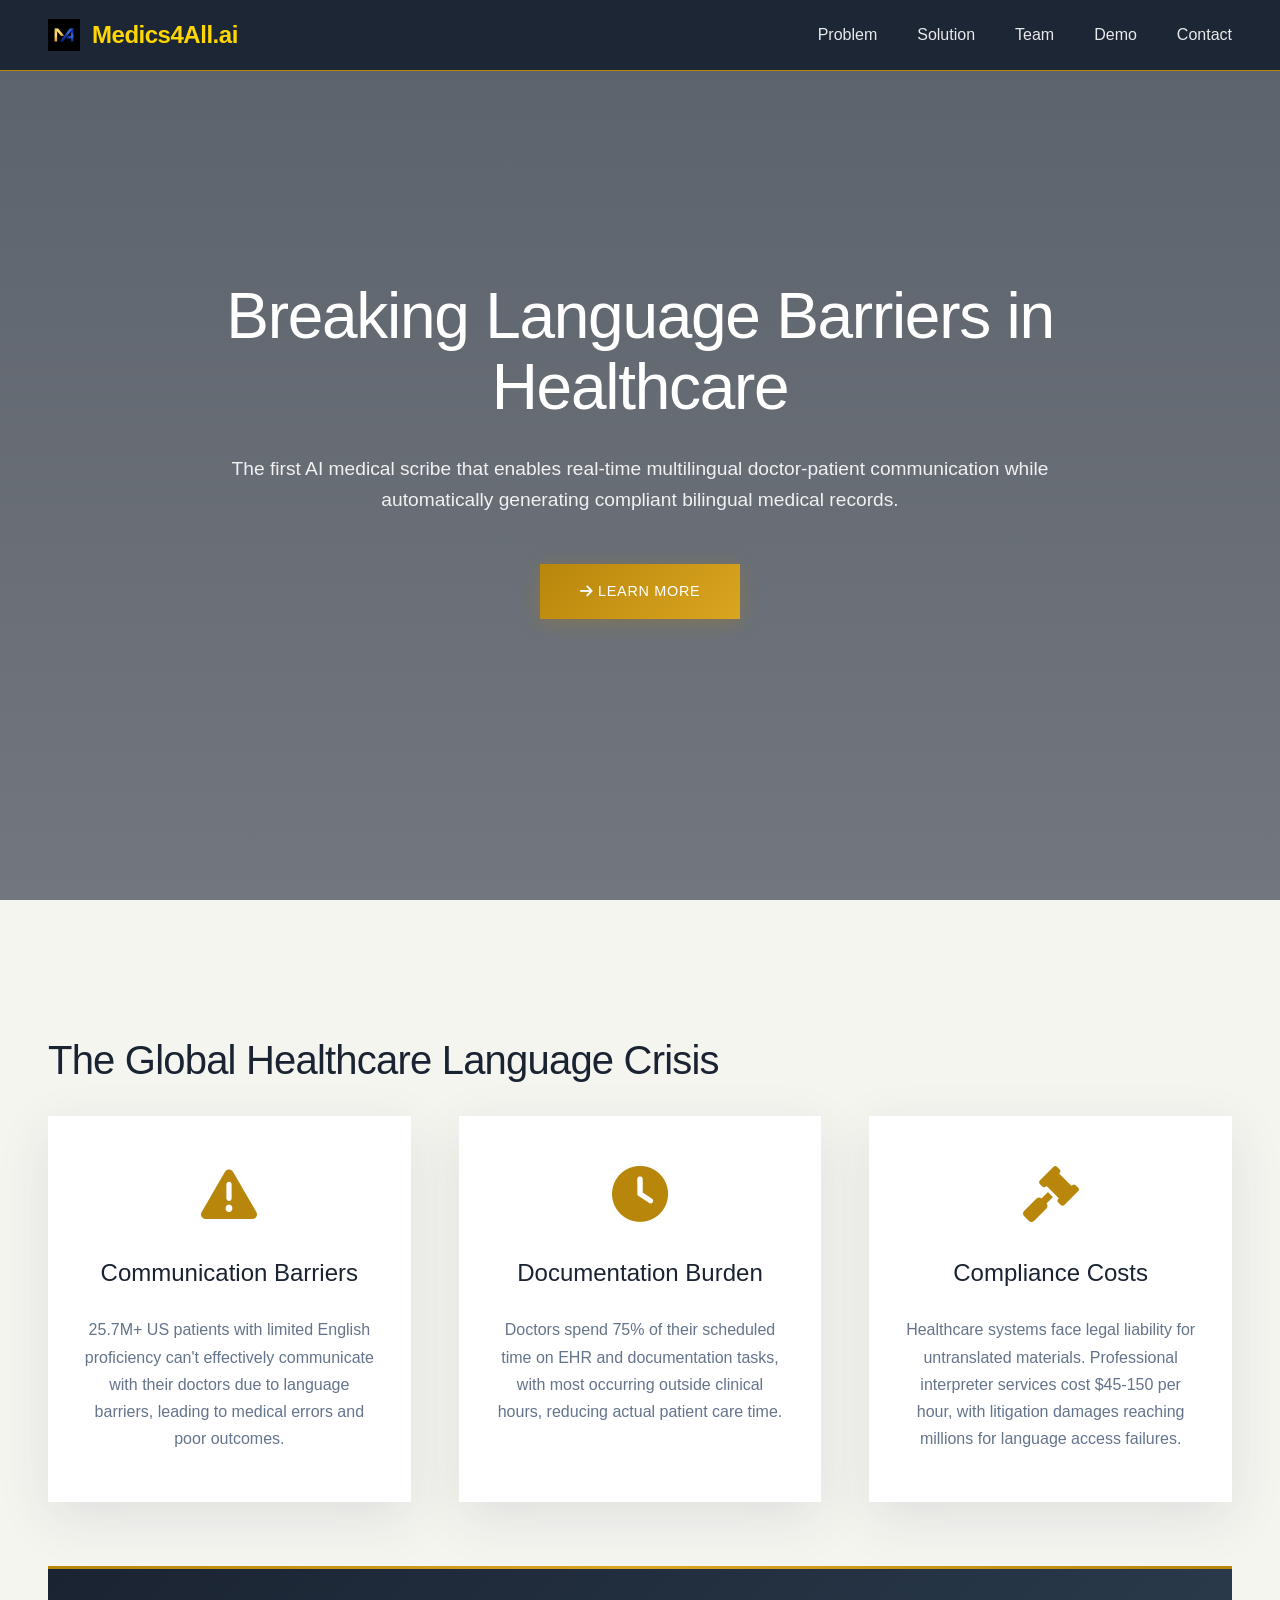
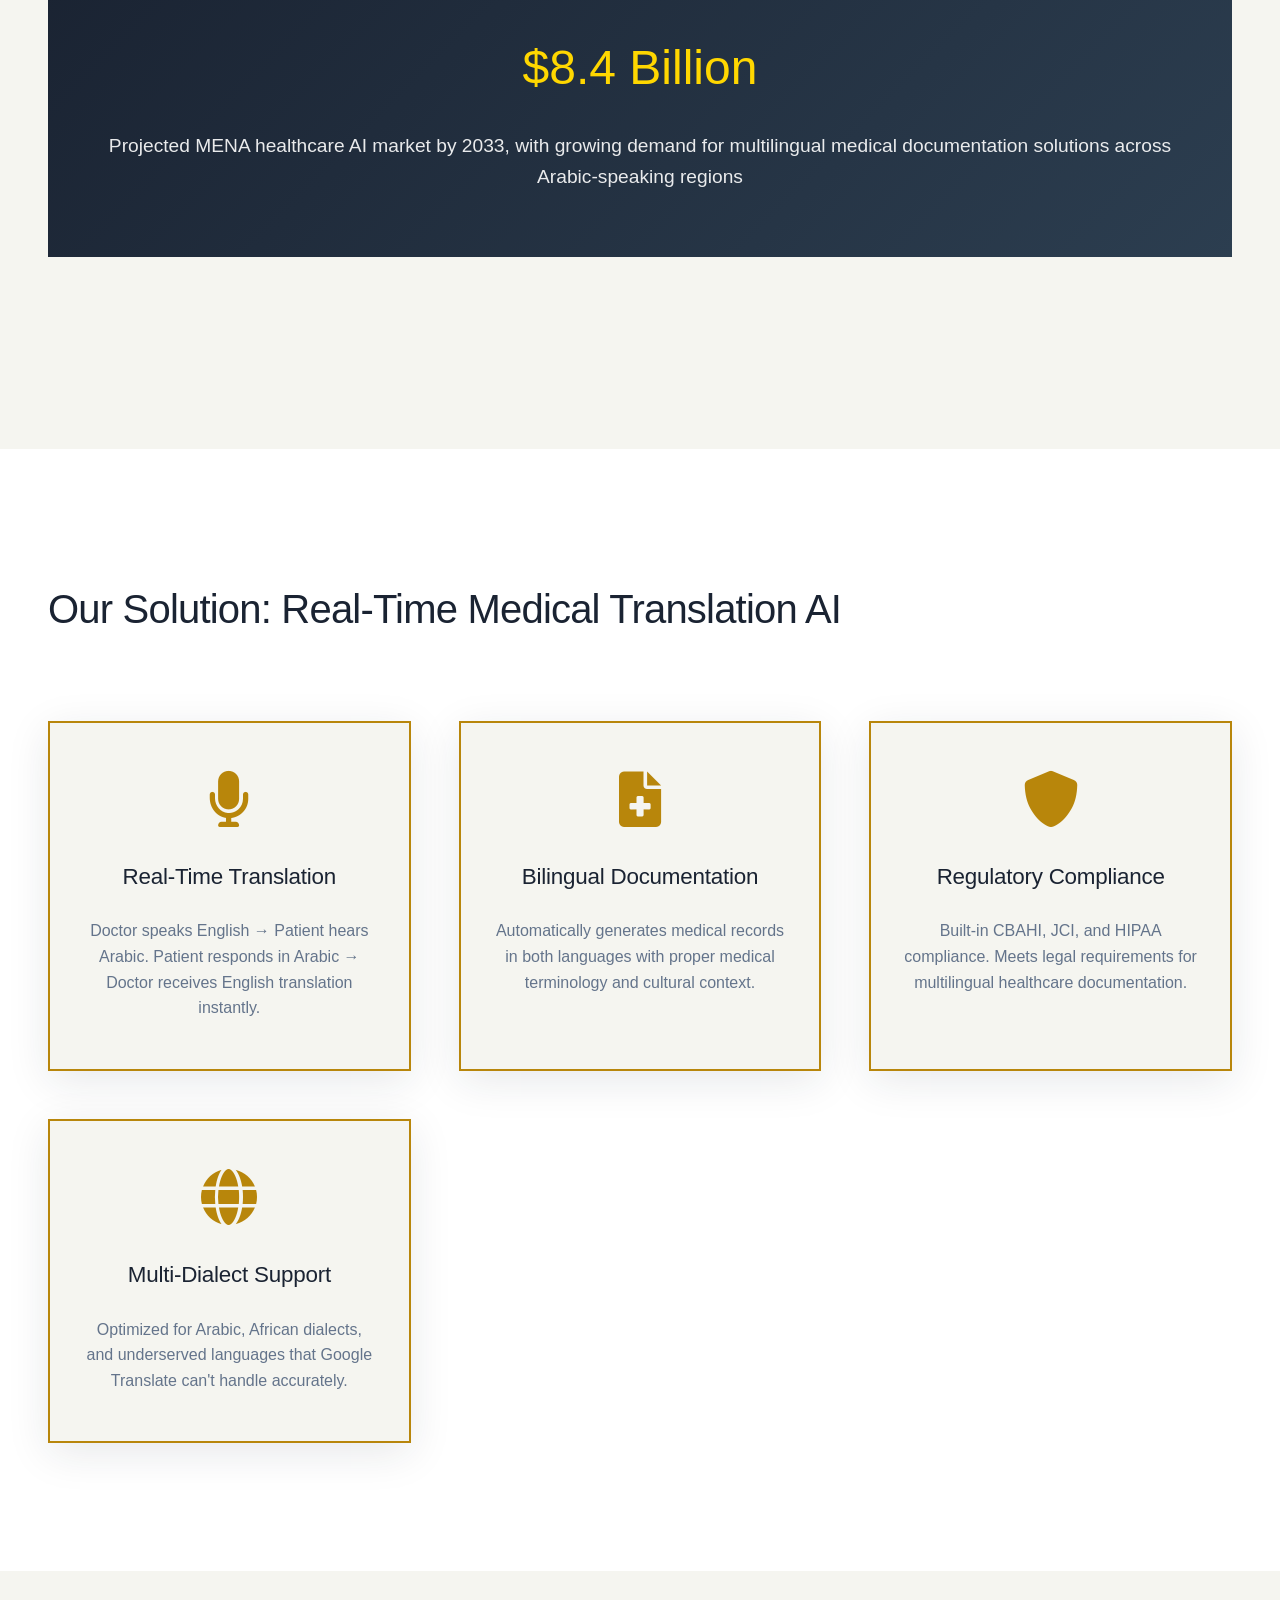
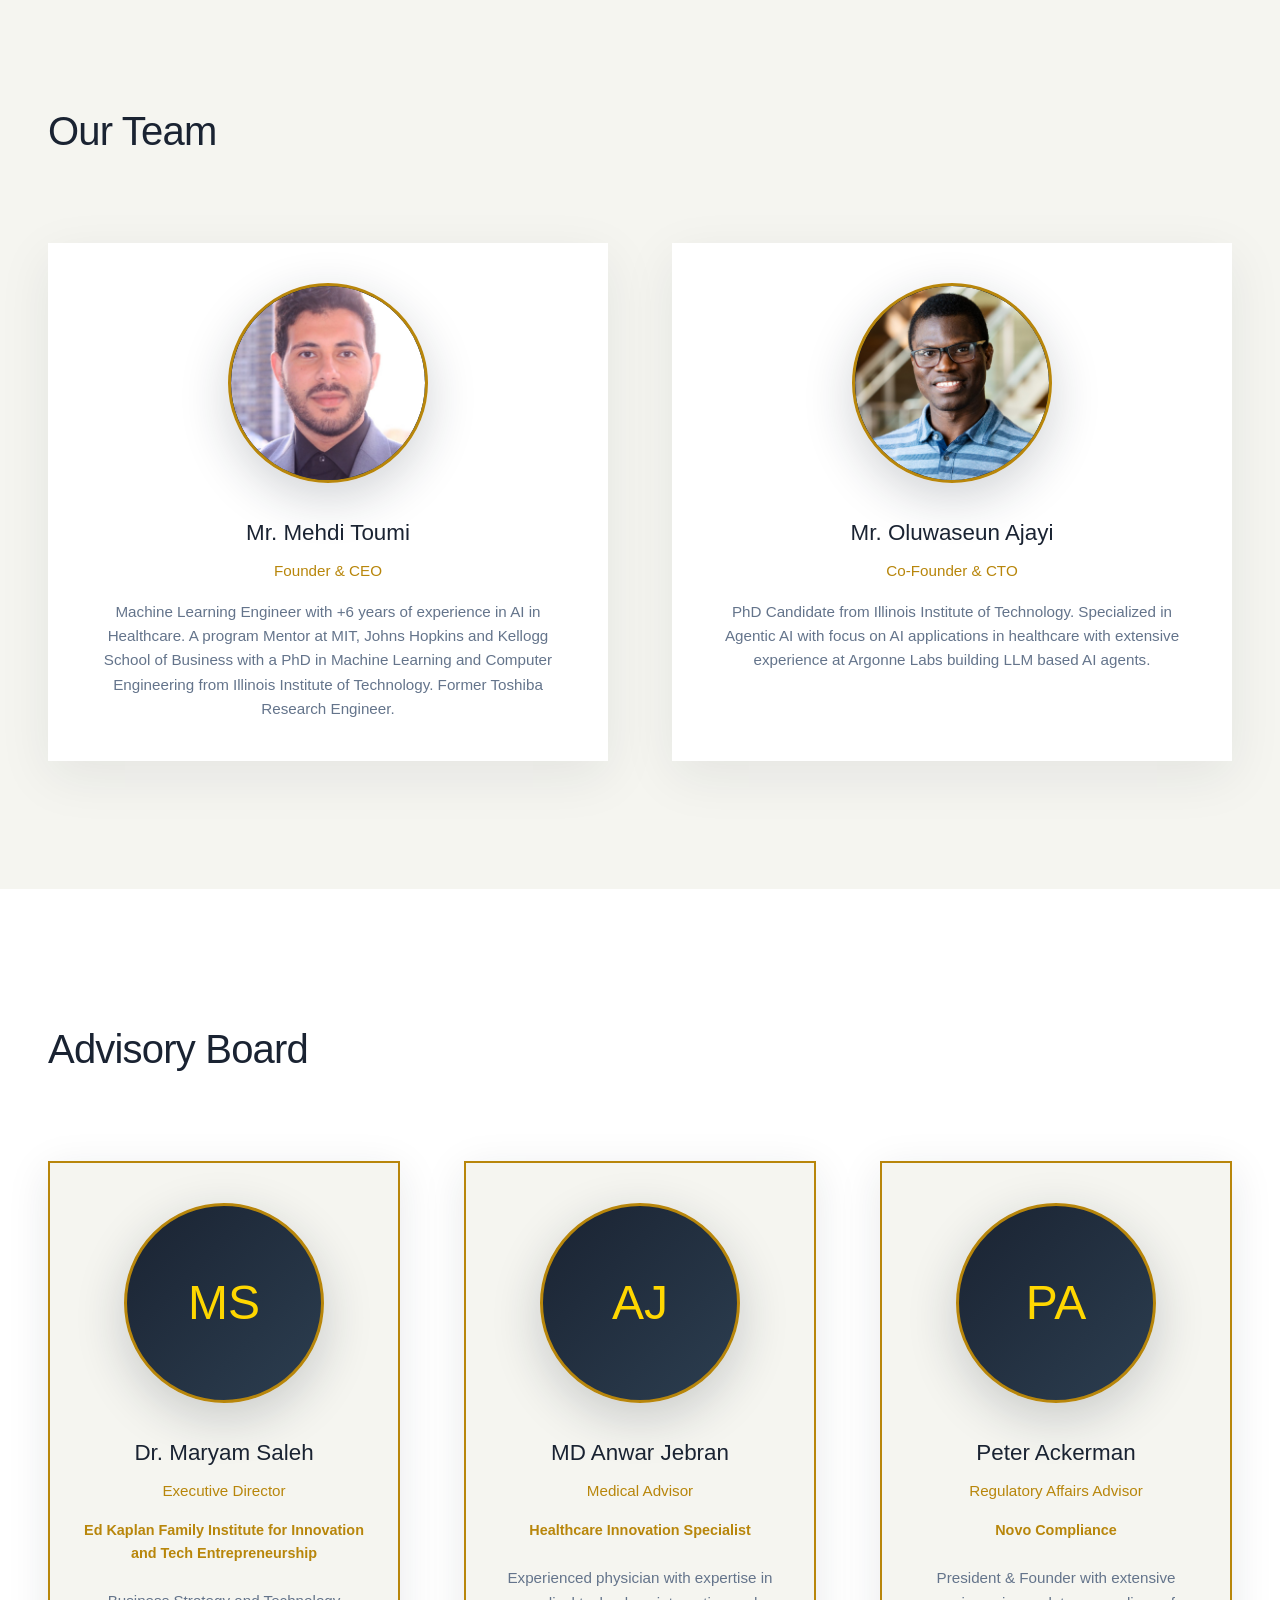
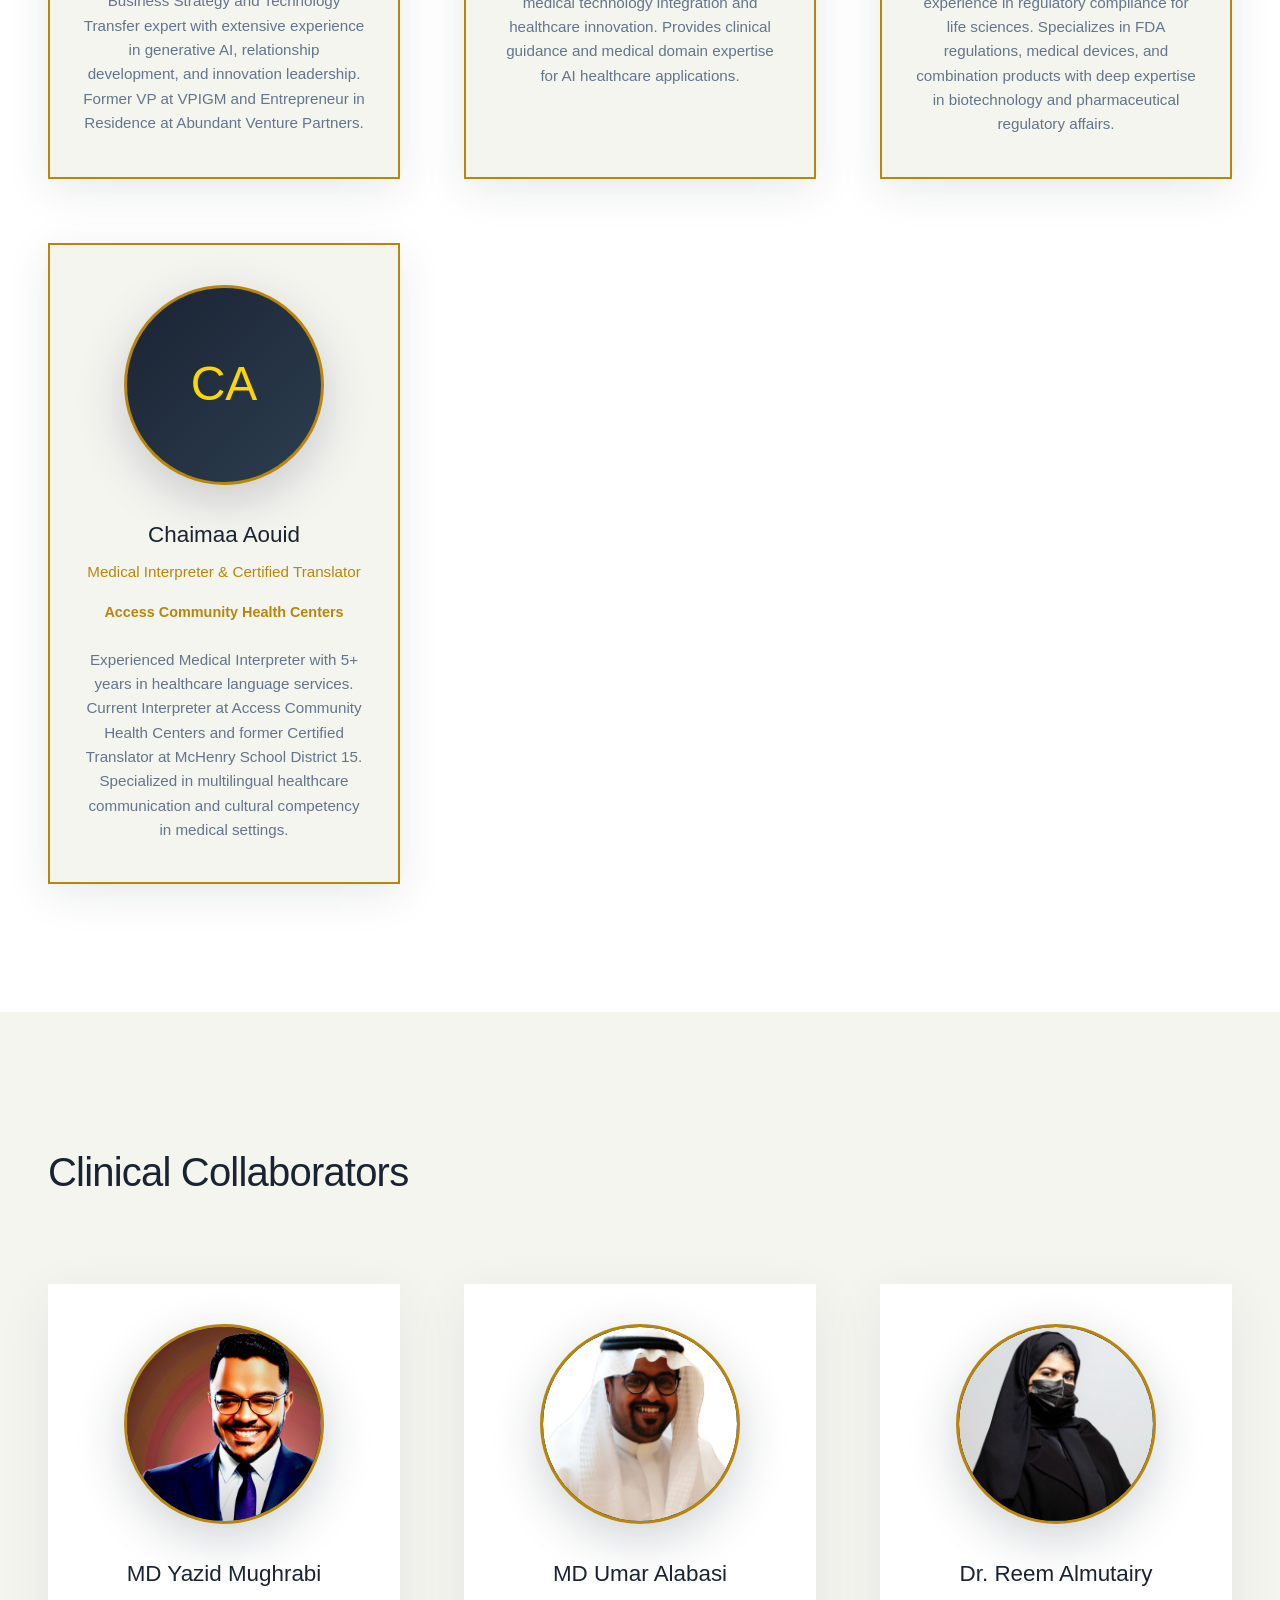
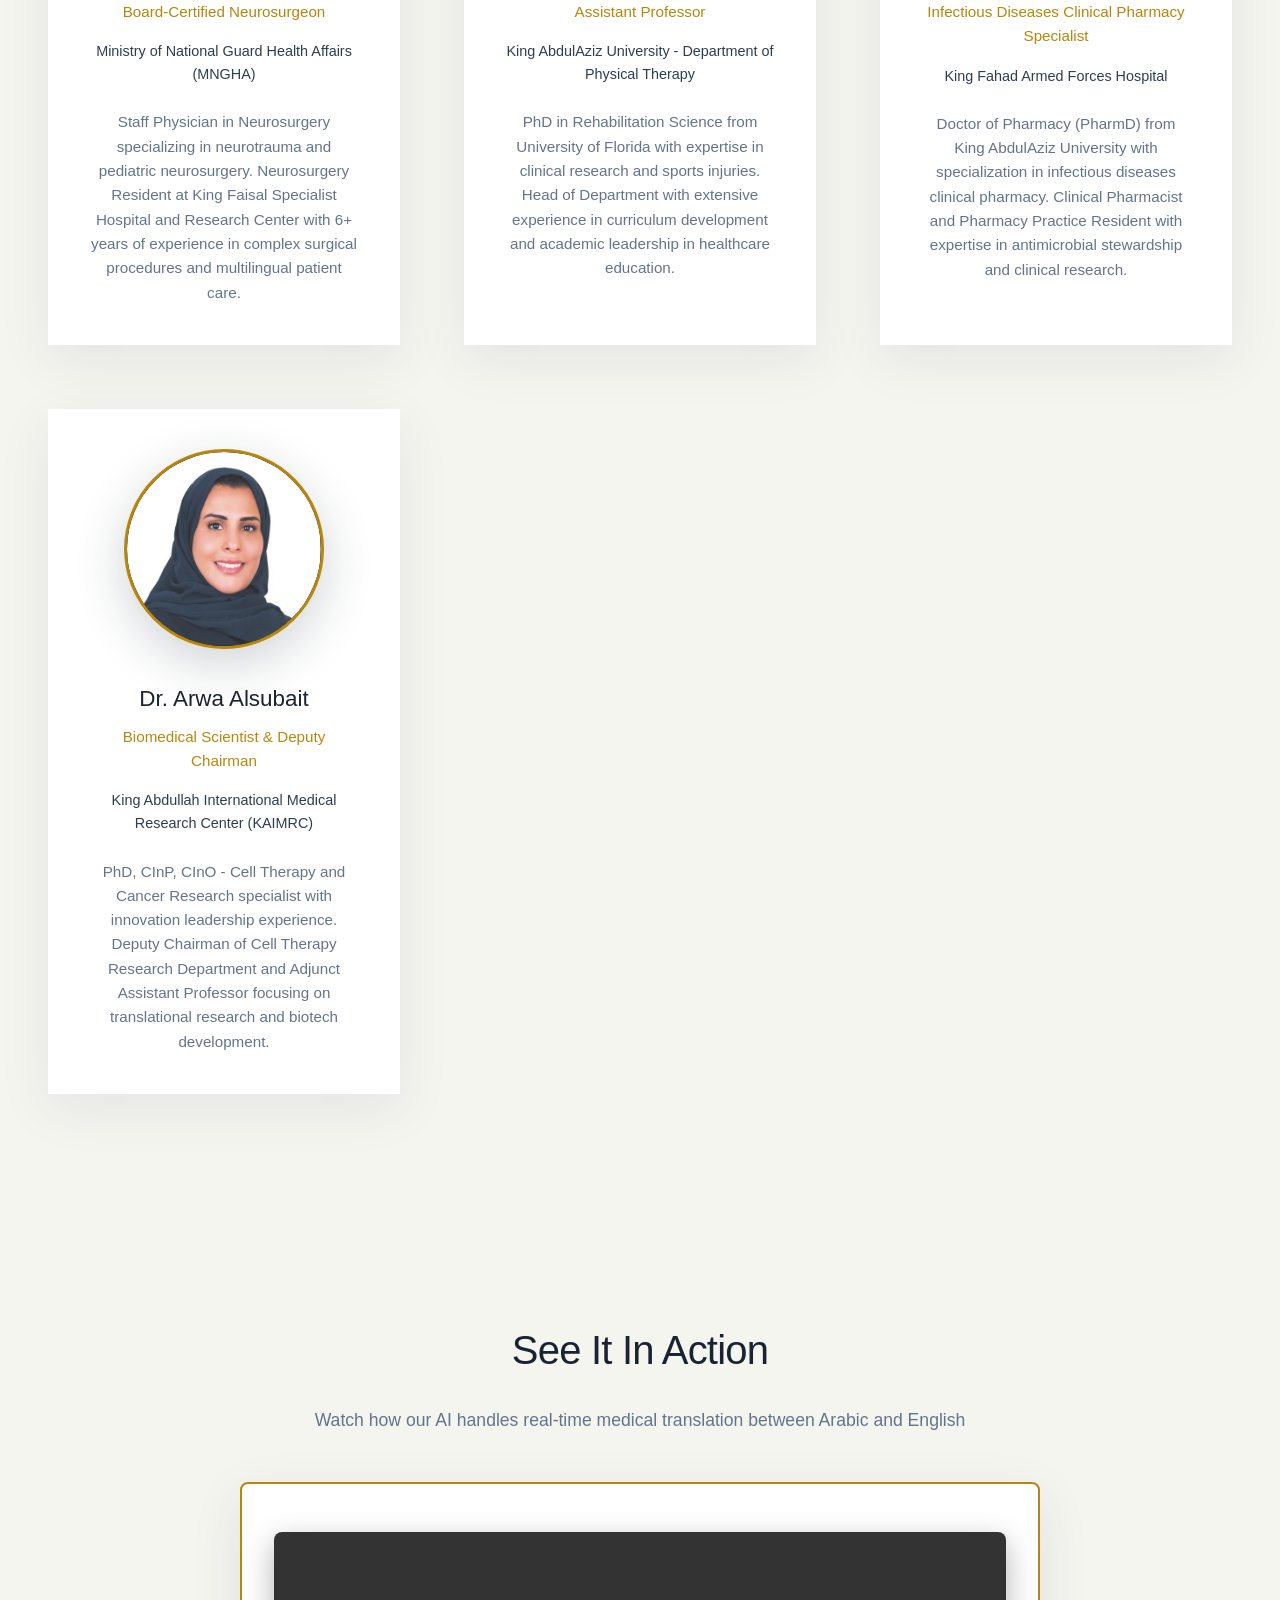
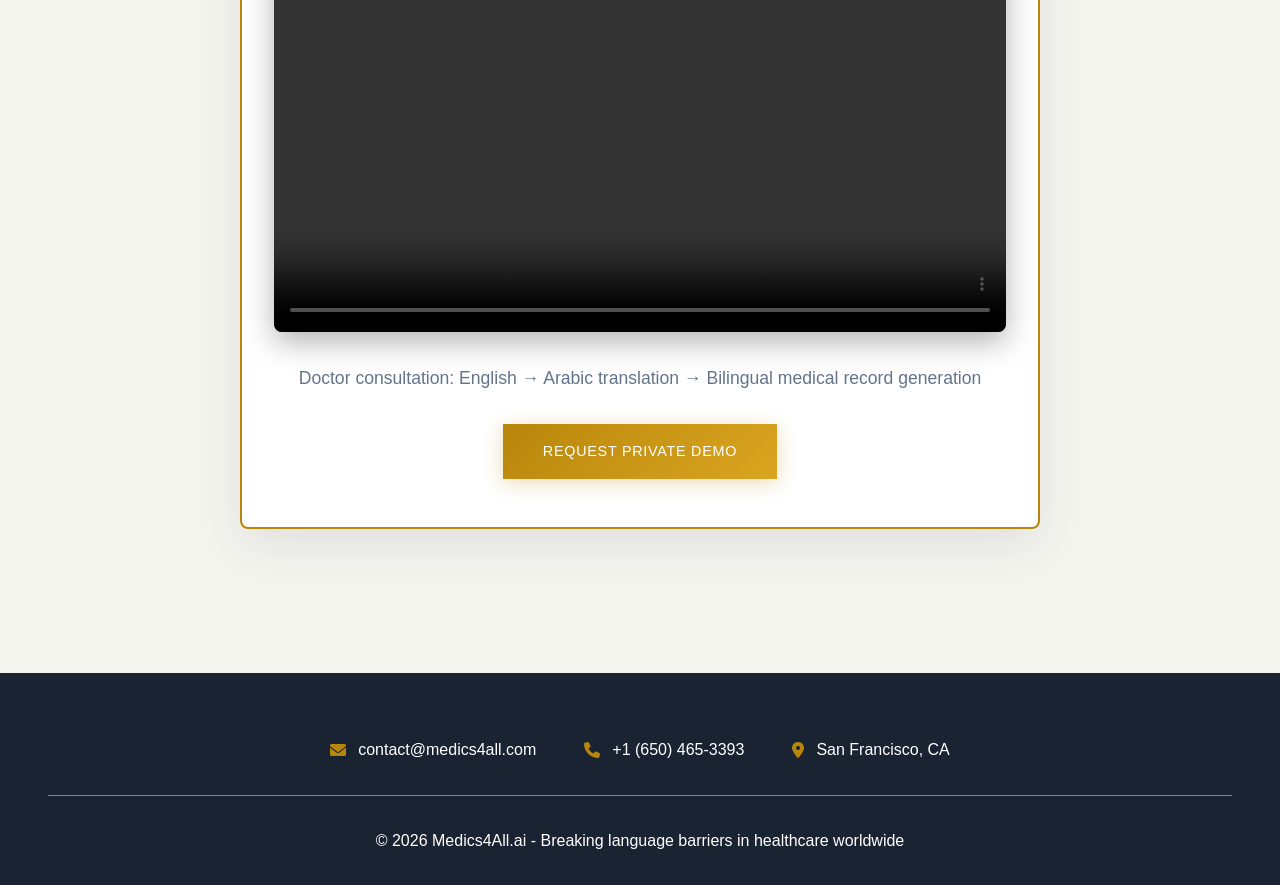
==== commit 7c6db4af: "Remove Dr. Maryam Saleh's photo - replaced with placeholder avatar" ====
--- a/index.html
+++ b/index.html
@@ -708,9 +708,7 @@
             <h2 class="section-title">Advisory Board</h2>
             <div class="team-grid">
                 <div class="advisor-card">
-                    <div class="team-avatar">
-                        <img src="DrSaleh.jpg" alt="Dr. Maryam Saleh">
-                    </div>
+                    <div class="team-avatar placeholder">MS</div>
                     <h3 class="team-name">Dr. Maryam Saleh</h3>
                     <div class="team-role">Executive Director</div>
                     <div class="team-hospital">Ed Kaplan Family Institute for Innovation and Tech Entrepreneurship</div>
